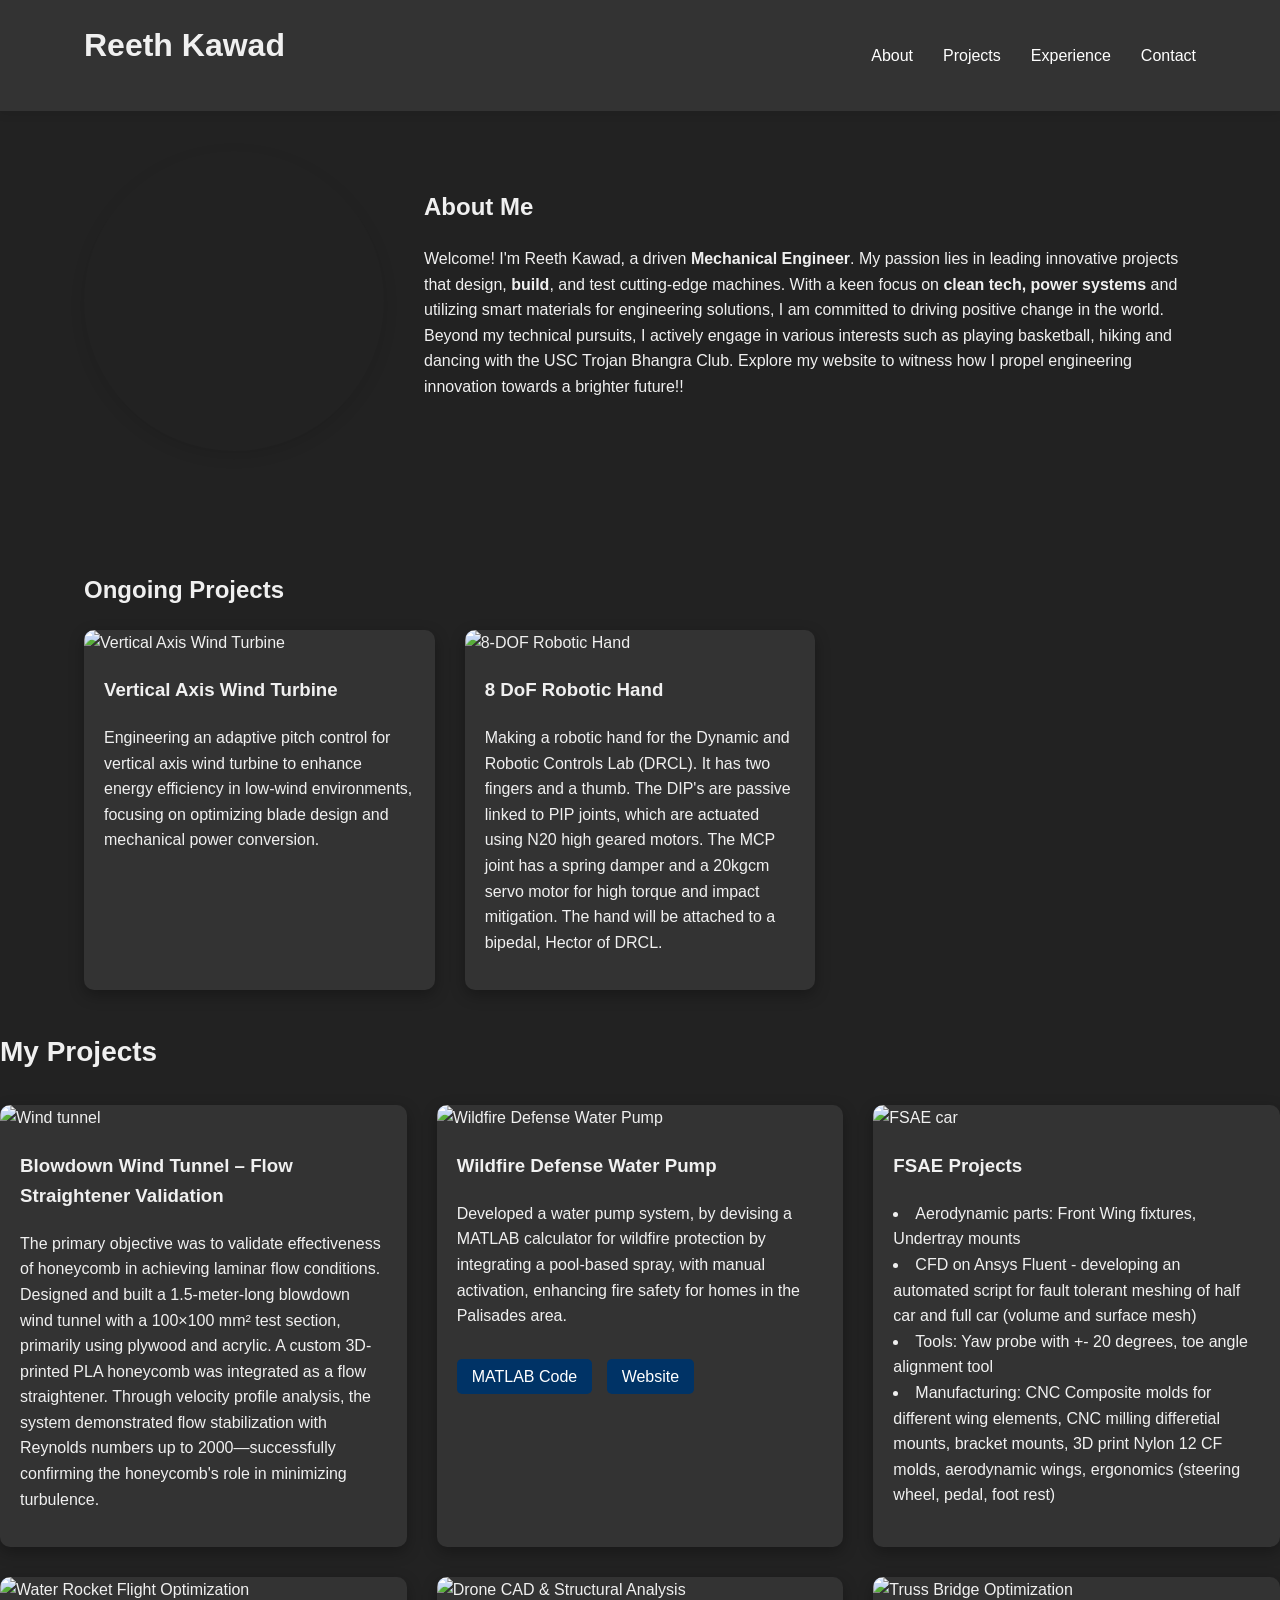
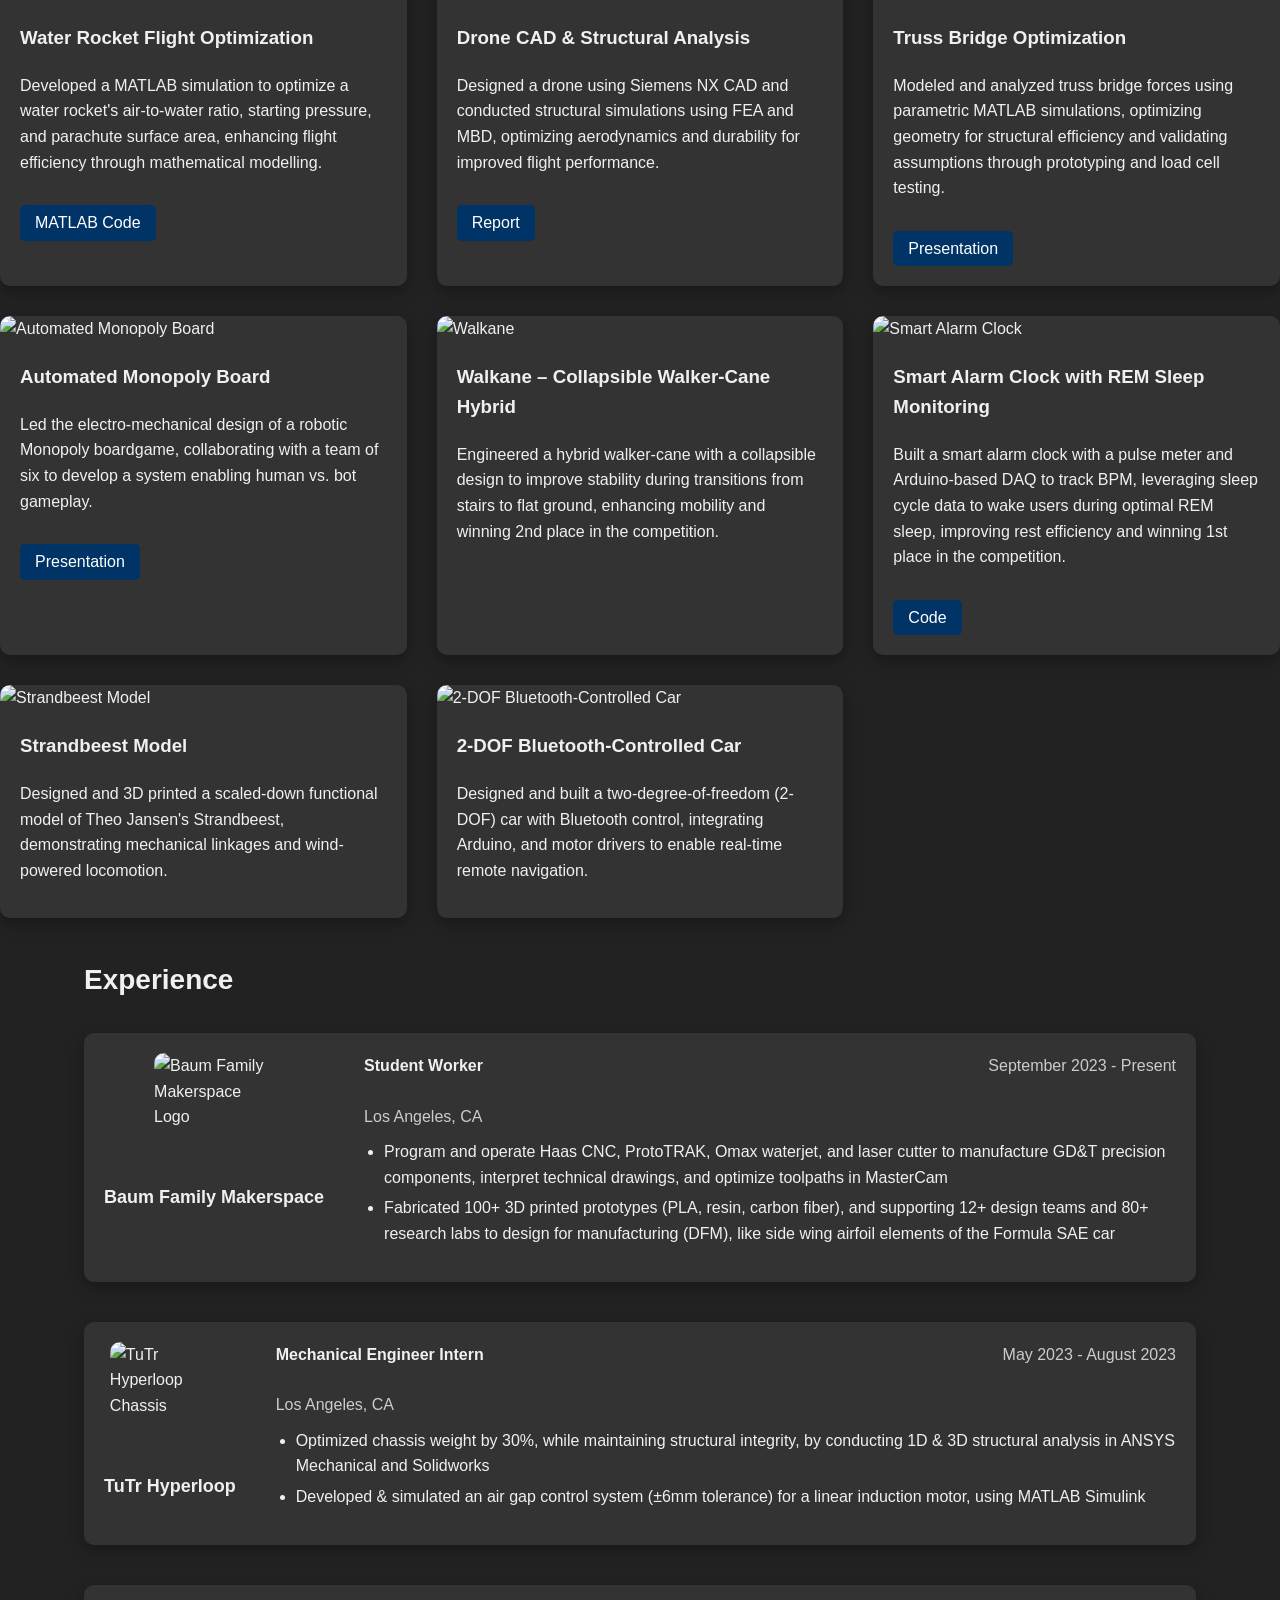
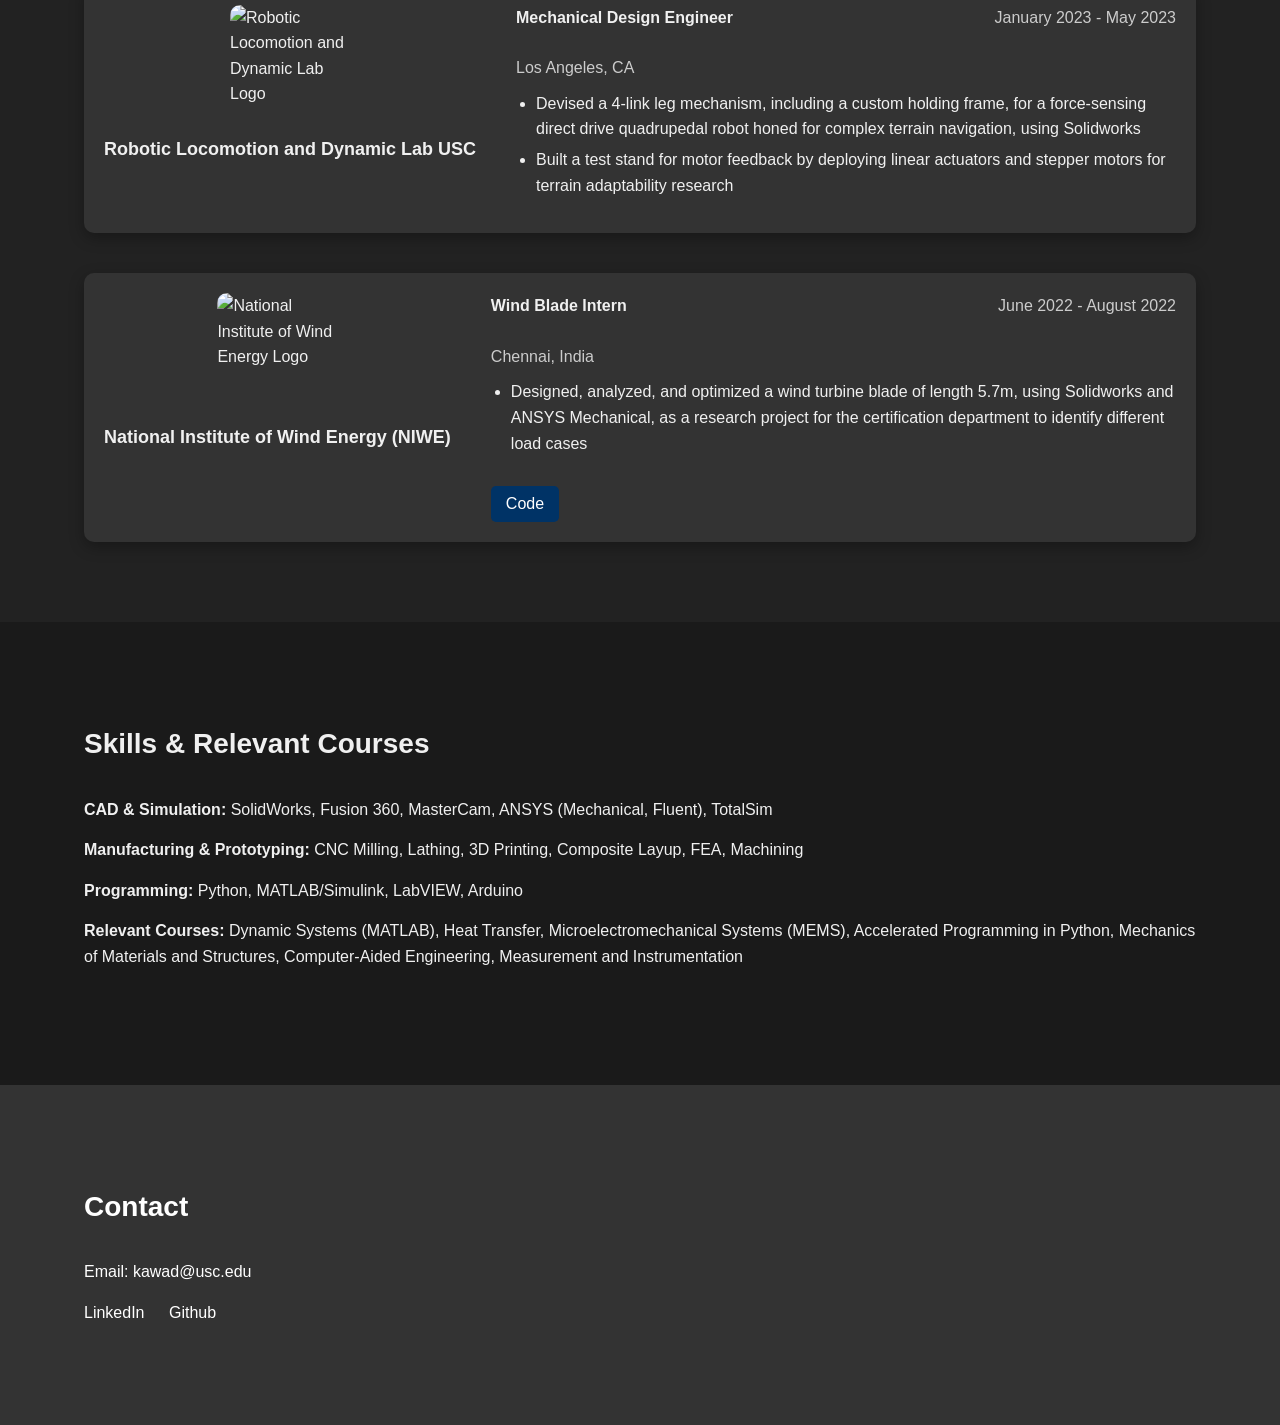
==== index.html @ 2e735e5b "robotic hand and vawt" ====
<!DOCTYPE html>
<html lang="en">
<head>
    <meta charset="UTF-8">
    <title>Reeth Kawad - Portfolio</title>
    <!-- Google tag (gtag.js) -->
    <script async src="https://www.googletagmanager.com/gtag/js?id=G-Y7QNGKQWTZ"></script>
    <script>
      window.dataLayer = window.dataLayer || [];
      function gtag(){dataLayer.push(arguments);}
      gtag('js', new Date());
      gtag('config', 'G-X9RZ4C3N2N');
    </script>
    <meta name="viewport" content="width=device-width, initial-scale=1.0">
    <style>
        /* Base styles */
        * {
            margin: 0;
            padding: 0;
            box-sizing: border-box;
            font-family: 'Segoe UI', Tahoma, Geneva, Verdana, sans-serif;
        }
        
        /* Dark mode styling by default */
        body {
            line-height: 1.6;
            color: #f0f0f0;
            background-color: #222;
        }
        
        .container {
            width: 90%;
            max-width: 1200px;
            margin: 0 auto;
            padding: 40px 20px;
        }
        
        h1, h2, h3 {
            margin-bottom: 20px;
        }
        
        p {
            margin-bottom: 15px;
        }
        
        a {
            color: #003366; /* Changed to navy blue */
            text-decoration: none;
            transition: color 0.3s;
        }
        
        a:hover {
            color: #004d99; /* Darker navy blue for hover */
        }
        
        /* Header styles */
        header {
            background-color: #333;
            box-shadow: 0 2px 10px rgba(0, 0, 0, 0.1);
            position: sticky;
            top: 0;
            z-index: 100;
        }
        
        .header-container {
            display: flex;
            justify-content: space-between;
            align-items: center;
            padding: 20px;
        }
        
        nav ul {
            display: flex;
            list-style-type: none;
        }
        
        nav ul li {
            margin-left: 30px;
        }
        
        nav ul li a {
            font-weight: 500;
            padding: 5px 0;
            position: relative;
            color: #ffffff;
        }
        
        nav ul li a::after {
            content: '';
            position: absolute;
            bottom: 0;
            left: 0;
            width: 0;
            height: 2px;
            background-color: #003366; /* Changed to navy blue */
            transition: width 0.3s;
        }
        
        nav ul li a:hover::after {
            width: 100%;
        }
        
        /* About section */
        .about-section {
            display: flex;
            align-items: center;
            gap: 40px;
        }
        
        .profile-image {
            width: 300px;
            height: 300px;
            object-fit: cover;
            border-radius: 50%;
            box-shadow: 0 5px 15px rgba(0, 0, 0, 0.1);
        }
        
        .about-text {
            flex: 1.5;
        }
        
        /* Projects section */
        .project-grid {
            display: grid;
            grid-template-columns: repeat(auto-fill, minmax(300px, 1fr));
            gap: 30px;
        }
        
        .project-entry {
            background-color: #333;
            border-radius: 10px;
            overflow: hidden;
            box-shadow: 0 5px 15px rgba(0, 0, 0, 0.3);
            transition: transform 0.3s, box-shadow 0.3s;
        }
        
        .project-entry:hover {
            transform: translateY(-5px);
            box-shadow: 0 10px 25px rgba(0, 0, 0, 0.15);
        }
        
        .project-image {
            width: 100%;
            height: 200px;
            object-fit: cover;
        }
        
        .project-details {
            padding: 20px;
        }
        
        .project-link {
            display: inline-block;
            margin-top: 15px;
            margin-right: 10px;
            padding: 5px 15px;
            background-color: #003366; /* Changed to navy blue */
            color: #fff;
            border-radius: 5px;
            transition: background-color 0.3s;
        }
        
        .project-link:hover {
            background-color: #004d99; /* Darker navy blue for hover */
            color: #fff;
        }
        
        /* Experience section */
        .experience-item {
            display: flex;
            margin-bottom: 40px;
            background-color: #333;
            border-radius: 10px;
            padding: 20px;
            box-shadow: 0 5px 15px rgba(0, 0, 0, 0.3);
        }
        
        .experience-logo-title {
            display: flex;
            flex-direction: column;
            align-items: center;
            margin-right: 20px;
        }
        
        .company-logo {
            width: 120px; /* Increased from 80px */
            height: 120px; /* Increased from 80px */
            object-fit: cover;
            border-radius: 10px;
        }
        
        .company-title {
            margin-top: 10px;
            text-align: center;
        }
        
        .company-name {
            font-size: 18px;
            margin-bottom: 5px;
        }
        
        .experience-details {
            flex: 1;
        }
        
        .position-details {
            display: flex;
            justify-content: space-between;
            margin-bottom: 10px;
        }
        
        .position-title {
            font-weight: 600;
        }
        
        .position-dates {
            color: #ccc;
        }
        
        .experience-location {
            color: #ccc;
            margin-bottom: 10px;
        }

        /* Added for bullet points in experience */
        .experience-details ul {
            padding-left: 20px;
            margin-bottom: 15px;
        }
        
        .experience-details li {
            margin-bottom: 5px;
        }
        
        /* Skills section */
        #skills {
            background-color: #1a1a1a;
            padding: 60px 0;
        }
        
        /* Contact section */
        #contact {
            background-color: #333;
            color: #fff;
            padding: 60px 0;
        }
        
        .contact-link {
            display: inline-block;
            margin-right: 20px;
            color: #ffffff; /* Changed to navy blue */
        }
        
        .contact-link:hover {
            color: #004d99; /* Darker navy blue for hover */
        }
        
        /* Typing effect */
        .typing-effect {
            border-right: 3px solid #003366; /* Changed to navy blue */
            white-space: nowrap;
            overflow: hidden;
            animation: typing 3.5s steps(30, end), blink-caret 0.75s step-end infinite;
        }
        
        @keyframes typing {
            from { width: 0 }
            to { width: 100% }
        }
        
        @keyframes blink-caret {
            from, to { border-color: transparent }
            50% { border-color: #003366 } /* Changed to navy blue */
        }
        
        /* Section heading styles */
        .section-heading {
            font-size: 28px;
            margin-bottom: 30px;
        }
        
        .sub-heading {
            font-size: 24px;
            margin-top: 40px;
            margin-bottom: 20px;
        }
        
        /* Responsive styles */
        @media (max-width: 768px) {
            .header-container {
                flex-direction: column;
                text-align: center;
            }
            
            nav ul {
                margin-top: 20px;
            }
            
            .about-section {
                flex-direction: column;
                text-align: center;
            }
            
            .experience-item {
                flex-direction: column;
            }
            
            .experience-logo-title {
                margin-bottom: 20px;
                margin-right: 0;
            }
        }
    </style>
</head>
<body>
    <header>
        <div class="container header-container">
            <h1><span class="typing-effect">Reeth Kawad</span></h1>
            <nav>
                <ul>
                    <li><a href="#about">About</a></li>
                    <li><a href="#projects">Projects</a></li>
                    <li><a href="#experience">Experience</a></li>
                    <li><a href="#contact">Contact</a></li>
                </ul>
            </nav>
        </div>
    </header>

    <section id="about">
        <div class="container about-section">
            <!-- Replace with your actual profile image path -->
            <img src="assets/profile_picture.png" alt="Reeth" class="profile-image">
            <div class="about-text">
                <h2>About Me</h2>
                <p>Welcome! I'm Reeth Kawad, a driven <strong>Mechanical Engineer</strong>. My passion lies in leading innovative projects that design, <strong>build</strong>, and test
                cutting-edge machines. With a keen focus on <strong>clean tech, power systems</strong> and utilizing smart materials for
                engineering solutions, I am committed to driving positive change in the world. Beyond my technical pursuits,
                I actively engage in various interests such as playing basketball, hiking and dancing with 
                the USC Trojan Bhangra Club. Explore my website to witness how I propel engineering innovation 
                towards a brighter future!!</p>
            </div>
        </div>
    </section>

    <section id="projects">
        <div class="container">
                <h2 class="sub-heading">Ongoing Projects</h2>
                <div class="project-grid">
                    <div class="project-entry">
                        <!-- Replace with your actual project image path -->
                        <img src="assets/vawt.jpg" alt="Vertical Axis Wind Turbine" class="project-image">
                        <div class="project-details">
                            <h3>Vertical Axis Wind Turbine</h3>
                            <p>Engineering an adaptive pitch control for vertical axis wind turbine to enhance energy efficiency in low-wind environments, focusing on optimizing blade design and mechanical power conversion.</p>
                        </div>
                    </div>
                    <div class="project-entry">
                        <!-- Replace with your actual project image path -->
                        <img src="assets/dexhand.png" alt="8-DOF Robotic Hand" class="project-image">
                        <div class="project-details">
                            <h3>8 DoF Robotic Hand </h3>
                            <p> Making a robotic hand for the Dynamic and Robotic Controls Lab (DRCL). It has two fingers and a thumb. The DIP's are passive linked to PIP joints, which are actuated using N20 high geared motors. The MCP joint has a spring damper and a 20kgcm servo motor for high torque and impact mitigation. The hand will be attached to a bipedal, Hector of DRCL. </p>
                        </div>
                    </div>
                </div>
            </div>
            <h2 class="section-heading">My Projects</h2>
            <div class="project-grid">
                <div class="project-entry">
                    <!-- Replace with your actual project image path -->
                    <img src="assets/windtunnel.jpg" alt="Wind tunnel" class="project-image"> 
                    <!-- <img src="assets/WaterRocketPhoto.JPG" alt="Water Rocket Flight Optimization" class="project-image">-->
                    <div class="project-details">
                        <h3>Blowdown Wind Tunnel – Flow Straightener Validation</h3>
                        <p>The primary objective was to validate effectiveness of honeycomb in achieving laminar flow conditions. Designed and built a 1.5-meter-long blowdown wind tunnel with a 100×100 mm² test section, primarily using plywood and acrylic. A custom 3D-printed PLA honeycomb was integrated as a flow straightener. Through velocity profile analysis, the system demonstrated flow stabilization with Reynolds numbers up to 2000—successfully confirming the honeycomb's role in minimizing turbulence.</p>
                        <!--<a href="https://github.com/kawadreeth/FireWarden" class="project-link" target="_blank">MATLAB Code</a>-->
                    </div>
                </div>
                <div class="project-entry">
                    <!-- Replace with your actual project image path -->
                    <img src="assets/firewarden.jpg" alt="Wildfire Defense Water Pump" class="project-image"> 
                    <!-- <img src="assets/WaterRocketPhoto.JPG" alt="Water Rocket Flight Optimization" class="project-image">-->
                    <div class="project-details">
                        <h3>Wildfire Defense Water Pump</h3>
                        <p>Developed a water pump system, by devising a MATLAB calculator for wildfire protection by integrating a pool-based spray, with manual activation, enhancing fire safety for homes in the Palisades area.</p>
                        <a href="https://github.com/kawadreeth/FireWarden" class="project-link" target="_blank">MATLAB Code</a>
                        <a href="https://firewarden.ai/" class="project-link" target="_blank">Website</a>
                    </div>
                </div>
                <div class="project-entry">
                    <!-- Replace with your actual project image path -->
                    <img src="assets/fsaecar.jpg" alt="FSAE car" class="project-image">
                    <div class="project-details">
                        <h3>FSAE Projects</h3>
                        <p><li>Aerodynamic parts: Front Wing fixtures, Undertray mounts</li>
                            <li>CFD on Ansys Fluent - developing an automated script for fault tolerant meshing of half car and full car (volume and surface mesh) </li>
                            <li>Tools: Yaw probe with +- 20 degrees, toe angle alignment tool </li>
                            <li>Manufacturing: CNC Composite molds for different wing elements, CNC milling differetial mounts, bracket mounts, 3D print Nylon 12 CF molds, aerodynamic wings, ergonomics (steering wheel, pedal, foot rest) </li>
                        <!--<a href="https://github.com/kawadreeth/Water-rocket" class="project-link" target="_blank">MATLAB Code</a>-->
                    </div>
                </div>
                <div class="project-entry">
                    <!-- Replace with your actual project image path -->
                    <img src="assets/WaterRocketPhoto.JPG" alt="Water Rocket Flight Optimization" class="project-image">
                    <div class="project-details">
                        <h3>Water Rocket Flight Optimization</h3>
                        <p>Developed a MATLAB simulation to optimize a water rocket's air-to-water ratio, starting pressure, and parachute surface area, enhancing flight efficiency through mathematical modelling.</p>
                        <a href="https://github.com/kawadreeth/Water-rocket" class="project-link" target="_blank">MATLAB Code</a>
                    </div>
                </div>
                <div class="project-entry">
                    <!-- Replace with your actual project image path -->
                    <img src="assets/drone.png" alt="Drone CAD & Structural Analysis" class="project-image">
                    <div class="project-details">
                        <h3>Drone CAD & Structural Analysis</h3>
                        <p>Designed a drone using Siemens NX CAD and conducted structural simulations using FEA and MBD, optimizing aerodynamics and durability for improved flight performance.</p>
                        <a href="https://drive.google.com/file/d/1575TLy4KyPg1gU15R2b3k51xjANRKEK5/view?usp=sharing" class="project-link" target="_blank">Report</a>

                    </div>
                </div>
                <div class="project-entry">
                    <!-- Replace with your actual project image path -->
                    <img src="assets/bridge.png" alt="Truss Bridge Optimization" class="project-image">
                    <div class="project-details">
                        <h3>Truss Bridge Optimization</h3>
                        <p>Modeled and analyzed truss bridge forces using parametric MATLAB simulations, optimizing geometry for structural efficiency and validating assumptions through prototyping and load cell testing.</p>
                        <a href="https://docs.google.com/presentation/d/1VA9FRjOtLrg-IBJXrp6H5tkmueV63h8G1FIaLfHCmkg/edit?usp=sharing" class="project-link" target="_blank">Presentation</a>

                    </div>
                </div>
                <div class="project-entry">
                    <!-- Replace with your actual project image path -->
                    <img src="assets/monopoly.JPG" alt="Automated Monopoly Board" class="project-image">
                    <div class="project-details">
                        <h3>Automated Monopoly Board</h3>
                        <p>Led the electro-mechanical design of a robotic Monopoly boardgame, collaborating with a team of six to develop a system enabling human vs. bot gameplay.</p>
                        <a href="https://docs.google.com/presentation/d/1Zo48lH4bJnZnYgCcLSDdN7ztpLo-VSnM-4SqTbtNbzY/edit?usp=sharing" class="project-link" target="_blank">Presentation</a>

                    </div>
                </div>
                <div class="project-entry">
                    <!-- Replace with your actual project image path -->
                    <img src="assets/walkane_real.png" alt="Walkane" class="project-image">
                    <div class="project-details">
                        <h3>Walkane – Collapsible Walker-Cane Hybrid</h3>
                        <p>Engineered a hybrid walker-cane with a collapsible design to improve stability during transitions from stairs to flat ground, enhancing mobility and winning 2nd place in the competition.</p>
                    </div>
                </div>
                <div class="project-entry">
                    <!-- Replace with your actual project image path -->
                    <img src="assets/alarm.png" alt="Smart Alarm Clock" class="project-image">
                    <div class="project-details">
                        <h3>Smart Alarm Clock with REM Sleep Monitoring</h3>
                        <p>Built a smart alarm clock with a pulse meter and Arduino-based DAQ to track BPM, leveraging sleep cycle data to wake users during optimal REM sleep, improving rest efficiency and winning 1st place in the competition.</p>
                        <a href="https://github.com/anuhashah/USCHackIoT2023" class="project-link" target="_blank">Code</a>

                    </div>
                </div>
                <div class="project-entry">
                    <!-- Replace with your actual project image path -->
                    <img src="assets/strandbeest.png" alt="Strandbeest Model" class="project-image">
                    <div class="project-details">
                        <h3>Strandbeest Model</h3>
                        <p>Designed and 3D printed a scaled-down functional model of Theo Jansen's Strandbeest, demonstrating mechanical linkages and wind-powered locomotion.</p>
                    </div>
                </div>
                <div class="project-entry">
                    <!-- Replace with your actual project image path -->
                    <img src="assets/kothcar.jpg" alt="2-DOF Bluetooth-Controlled Car" class="project-image">
                    <div class="project-details">
                        <h3>2-DOF Bluetooth-Controlled Car</h3>
                        <p>Designed and built a two-degree-of-freedom (2-DOF) car with Bluetooth control, integrating Arduino, and motor drivers to enable real-time remote navigation.</p>
                    </div>
                </div>
            </div>
            
            
    </section>

    <section id="experience">
        <div class="container">
            <h2 class="section-heading">Experience</h2>
            
            <div class="experience-item">
                <div class="experience-logo-title">
                    <!-- Replace with your actual company logo path -->
                    <img src="assets/machining.jpg" alt="Baum Family Makerspace Logo" class="company-logo">
                    <div class="company-title">
                        <h3 class="company-name">Baum Family Makerspace</h3>
                    </div>
                </div>
                <div class="experience-details" style="margin-left: 20px;">
                    <div class="position-details">
                        <p class="position-title">Student Worker</p>
                        <p class="position-dates">September 2023 - Present</p>
                    </div>
                    <p class="experience-location">Los Angeles, CA</p>
                    <ul>
                        <li>Program and operate Haas CNC, ProtoTRAK, Omax waterjet, and laser cutter to manufacture GD&T precision components, interpret technical drawings, and optimize toolpaths in MasterCam</li>
                        <li>Fabricated 100+ 3D printed prototypes (PLA, resin, carbon fiber), and supporting 12+ design teams and 80+ research labs to design for manufacturing (DFM), like side wing airfoil elements of the Formula SAE car</li>
                    </ul>
                </div>
            </div>

            <div class="experience-item">
                <div class="experience-logo-title">
                    <!-- Replace with your actual company logo path -->
                    <img src="assets/tutrchassis.jpg" alt="TuTr Hyperloop Chassis" class="company-logo">
                    <div class="company-title">
                        <h3 class="company-name">TuTr Hyperloop</h3>
                    </div>
                </div>
                <div class="experience-details" style="margin-left: 20px;">
                    <div class="position-details">
                        <p class="position-title">Mechanical Engineer Intern</p>
                        <p class="position-dates">May 2023 - August 2023</p>
                    </div>
                    <p class="experience-location">Los Angeles, CA</p>
                    <ul>
                        <li>Optimized chassis weight by 30%, while maintaining structural integrity, by conducting 1D & 3D structural analysis in ANSYS Mechanical and Solidworks</li>
                        <li>Developed & simulated an air gap control system (±6mm tolerance) for a linear induction motor, using MATLAB Simulink</li>
                    </ul>
                </div>
            </div>

            <div class="experience-item">
                <div class="experience-logo-title">
                    <!-- Replace with your actual company logo path -->
                    <img src="assets/robotframe.jpg" alt="Robotic Locomotion and Dynamic Lab Logo" class="company-logo">
                    <div class="company-title">
                        <h3 class="company-name">Robotic Locomotion and Dynamic Lab USC</h3>
                    </div>
                </div>
                <div class="experience-details" style="margin-left: 20px;">
                    <div class="position-details">
                        <p class="position-title">Mechanical Design Engineer</p>
                        <p class="position-dates">January 2023 - May 2023</p>
                    </div>
                    <p class="experience-location">Los Angeles, CA</p>
                    <ul>
                        <li>Devised a 4-link leg mechanism, including a custom holding frame, for a force-sensing direct drive quadrupedal robot honed for complex terrain navigation, using Solidworks</li>
                        <li>Built a test stand for motor feedback by deploying linear actuators and stepper motors for terrain adaptability research</li>
                    </ul>
                </div>
            </div>

            <div class="experience-item">
                <div class="experience-logo-title">
                    <!-- Replace with your actual company logo path -->
                    <img src="assets/wind blade.png" alt="National Institute of Wind Energy Logo" class="company-logo">
                    <div class="company-title">
                        <h3 class="company-name">National Institute of Wind Energy (NIWE)</h3>
                    </div>
                </div>
                <div class="experience-details" style="margin-left: 20px;">
                    <div class="position-details">
                        <p class="position-title">Wind Blade Intern</p>
                        <p class="position-dates">June 2022 - August 2022</p>
                    </div>
                    <p class="experience-location">Chennai, India</p>
                    <ul>
                        <li>Designed, analyzed, and optimized a wind turbine blade of length 5.7m, using Solidworks and ANSYS Mechanical, as a research project for the certification department to identify different load cases</li>
                    </ul>
                    <a href="https://github.com/kawadreeth/Wind-turbine-blade/blob/main/Niwe%20Internship%20Report.pdf" class="project-link" target="_blank">Code</a>

                </div>
            </div>
        </div>
    </section>

    <section id="skills">
        <div class="container">
            <h2 class="section-heading">Skills & Relevant Courses</h2>
            <p><strong>CAD & Simulation:</strong> SolidWorks, Fusion 360, MasterCam, ANSYS (Mechanical, Fluent), TotalSim</p>
            <p><strong>Manufacturing & Prototyping:</strong> CNC Milling, Lathing, 3D Printing, Composite Layup, FEA, Machining</p>
            <p><strong>Programming:</strong> Python, MATLAB/Simulink, LabVIEW, Arduino
            <p><strong>Relevant Courses:</strong> Dynamic Systems (MATLAB), Heat Transfer, Microelectromechanical Systems (MEMS), Accelerated Programming in Python, Mechanics of Materials and Structures, Computer-Aided Engineering, Measurement and Instrumentation</p>
        </div>
    </section>

    <section id="contact">
        <div class="container">
            <h2 class="section-heading">Contact</h2>
            <p>Email: <a href="mailto:kawad@usc.edu" class="contact-link" target="_blank">kawad@usc.edu</a></p>
            <a href="https://www.linkedin.com/in/reethkawad/" class="contact-link" target="_blank">LinkedIn</a>
            <a href="https://github.com/kawadreeth" class="contact-link" target="_blank">Github</a>
        </div>
    </section>

    <script>
        // Typing effect animation
        document.addEventListener('DOMContentLoaded', function() {
            const typingElement = document.querySelector('.typing-effect');
            const text = typingElement.textContent;
            typingElement.textContent = '';
            
            function typeWriter(text, i, fnCallback) {
                if (i < text.length) {
                    typingElement.textContent = text.substring(0, i + 1);
                    
                    setTimeout(function() {
                        typeWriter(text, i + 1, fnCallback);
                    }, 100);
                } else if (typeof fnCallback == 'function') {
                    setTimeout(fnCallback, 700);
                }
            }
            
            typeWriter(text, 0, function() {
                typingElement.style.borderRight = 'none';
            });
        });
        
        // Smooth scrolling
        document.querySelectorAll('a[href^="#"]').forEach(anchor => {
            anchor.addEventListener('click', function(e) {
                e.preventDefault();
                
                document.querySelector(this.getAttribute('href')).scrollIntoView({
                    behavior: 'smooth'
                });
            });
        });
    </script>
</body>
</html>
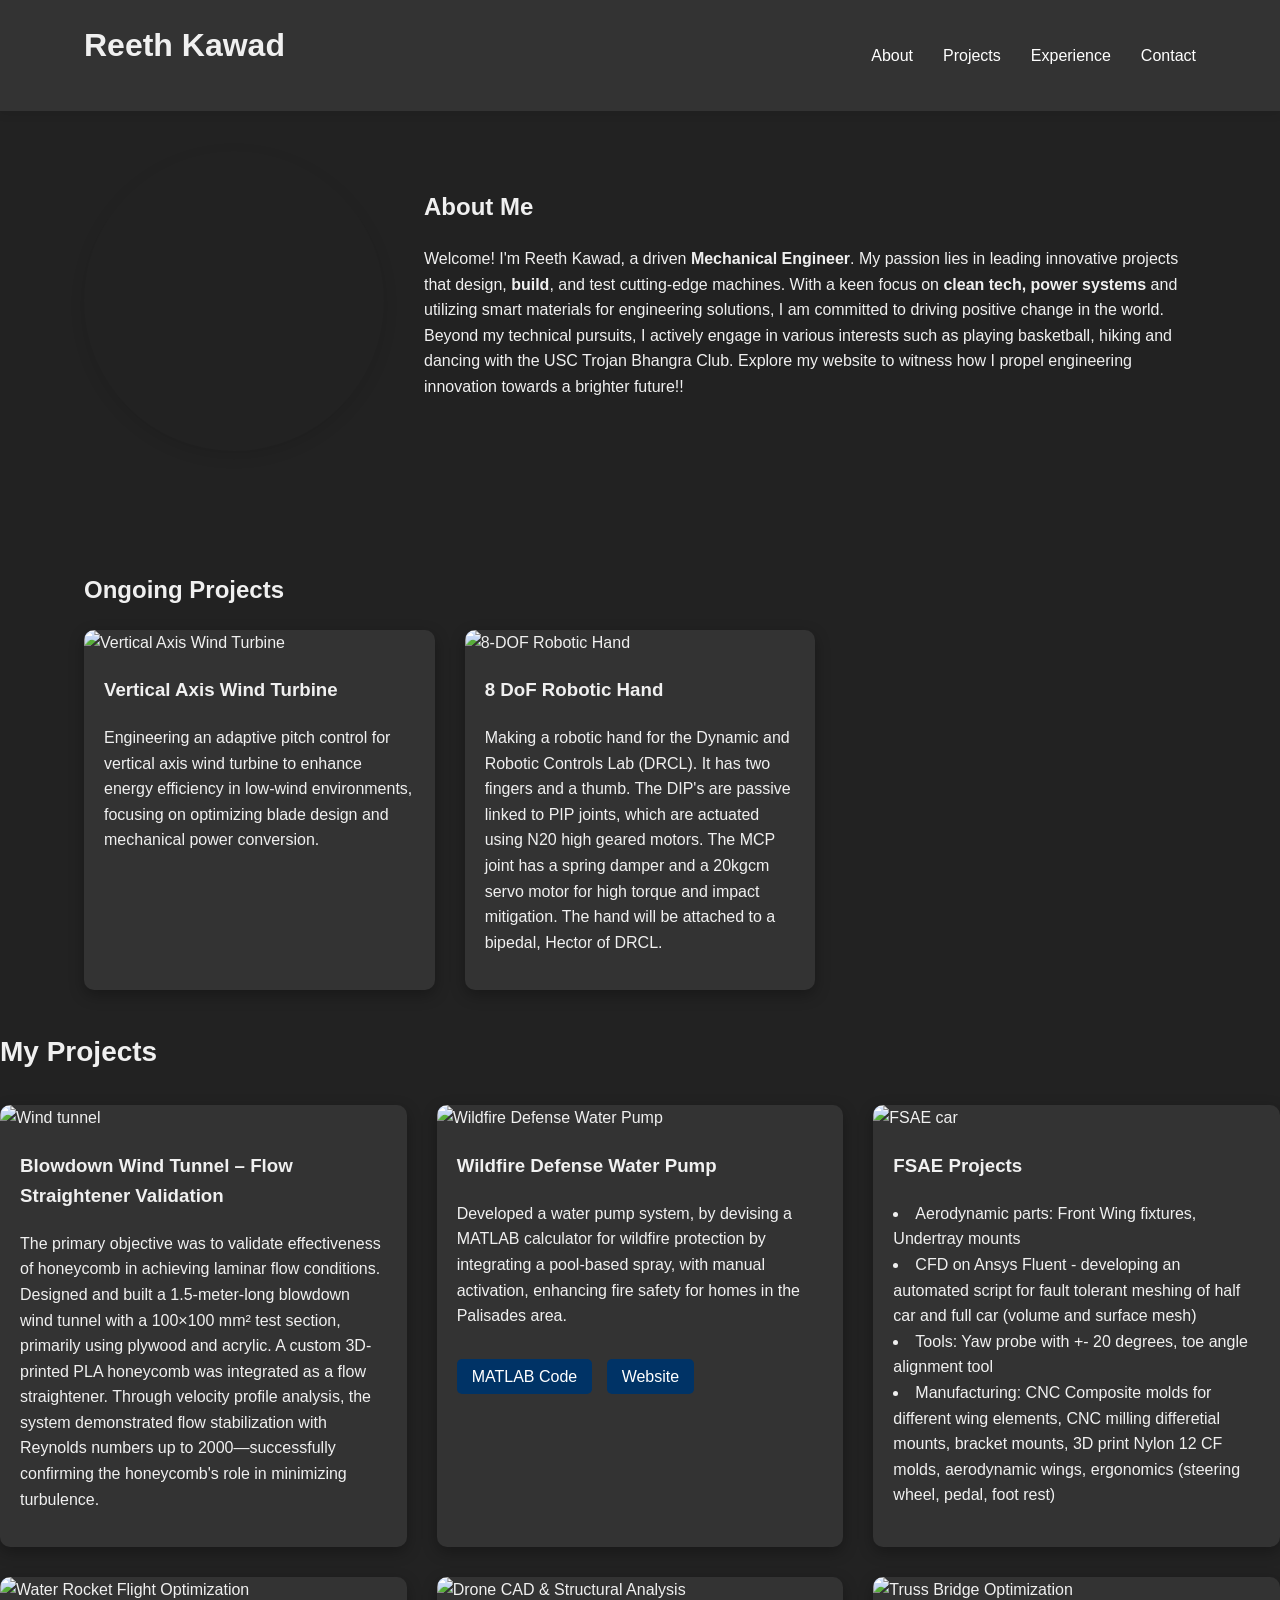
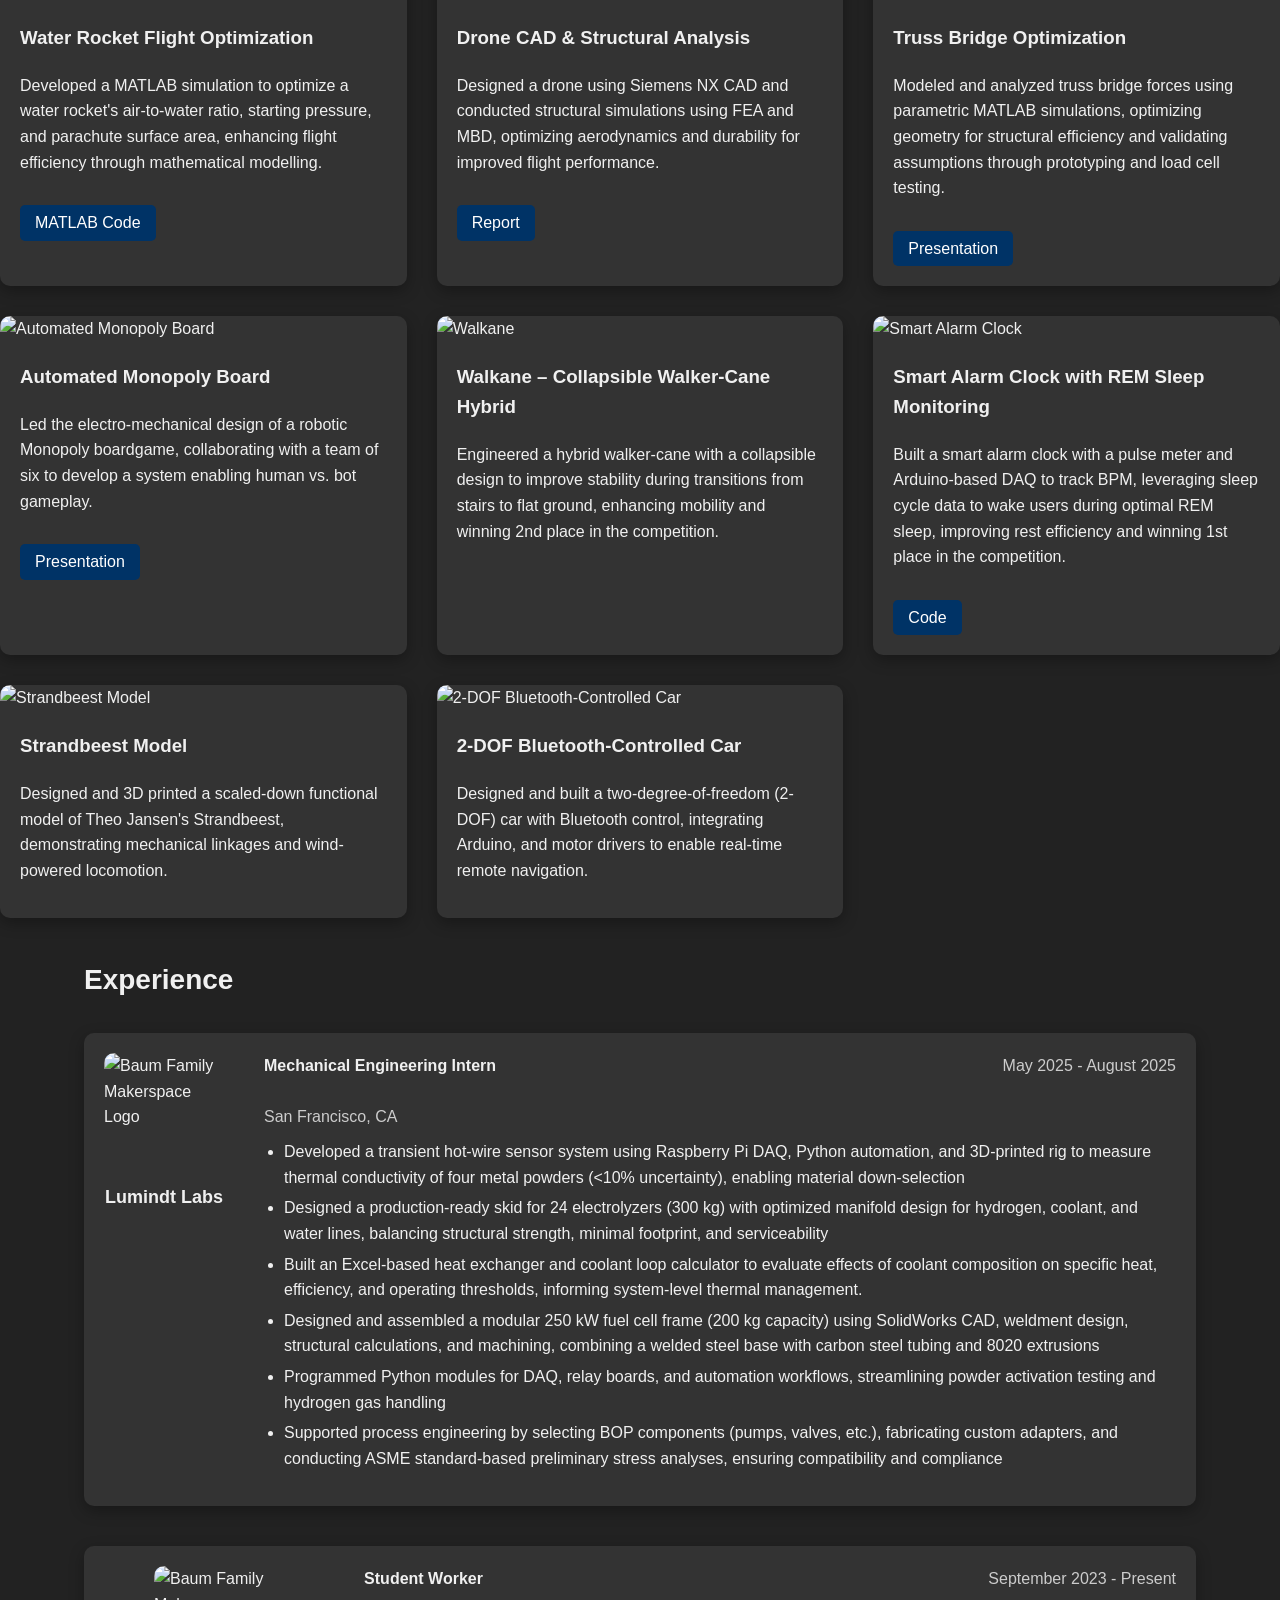
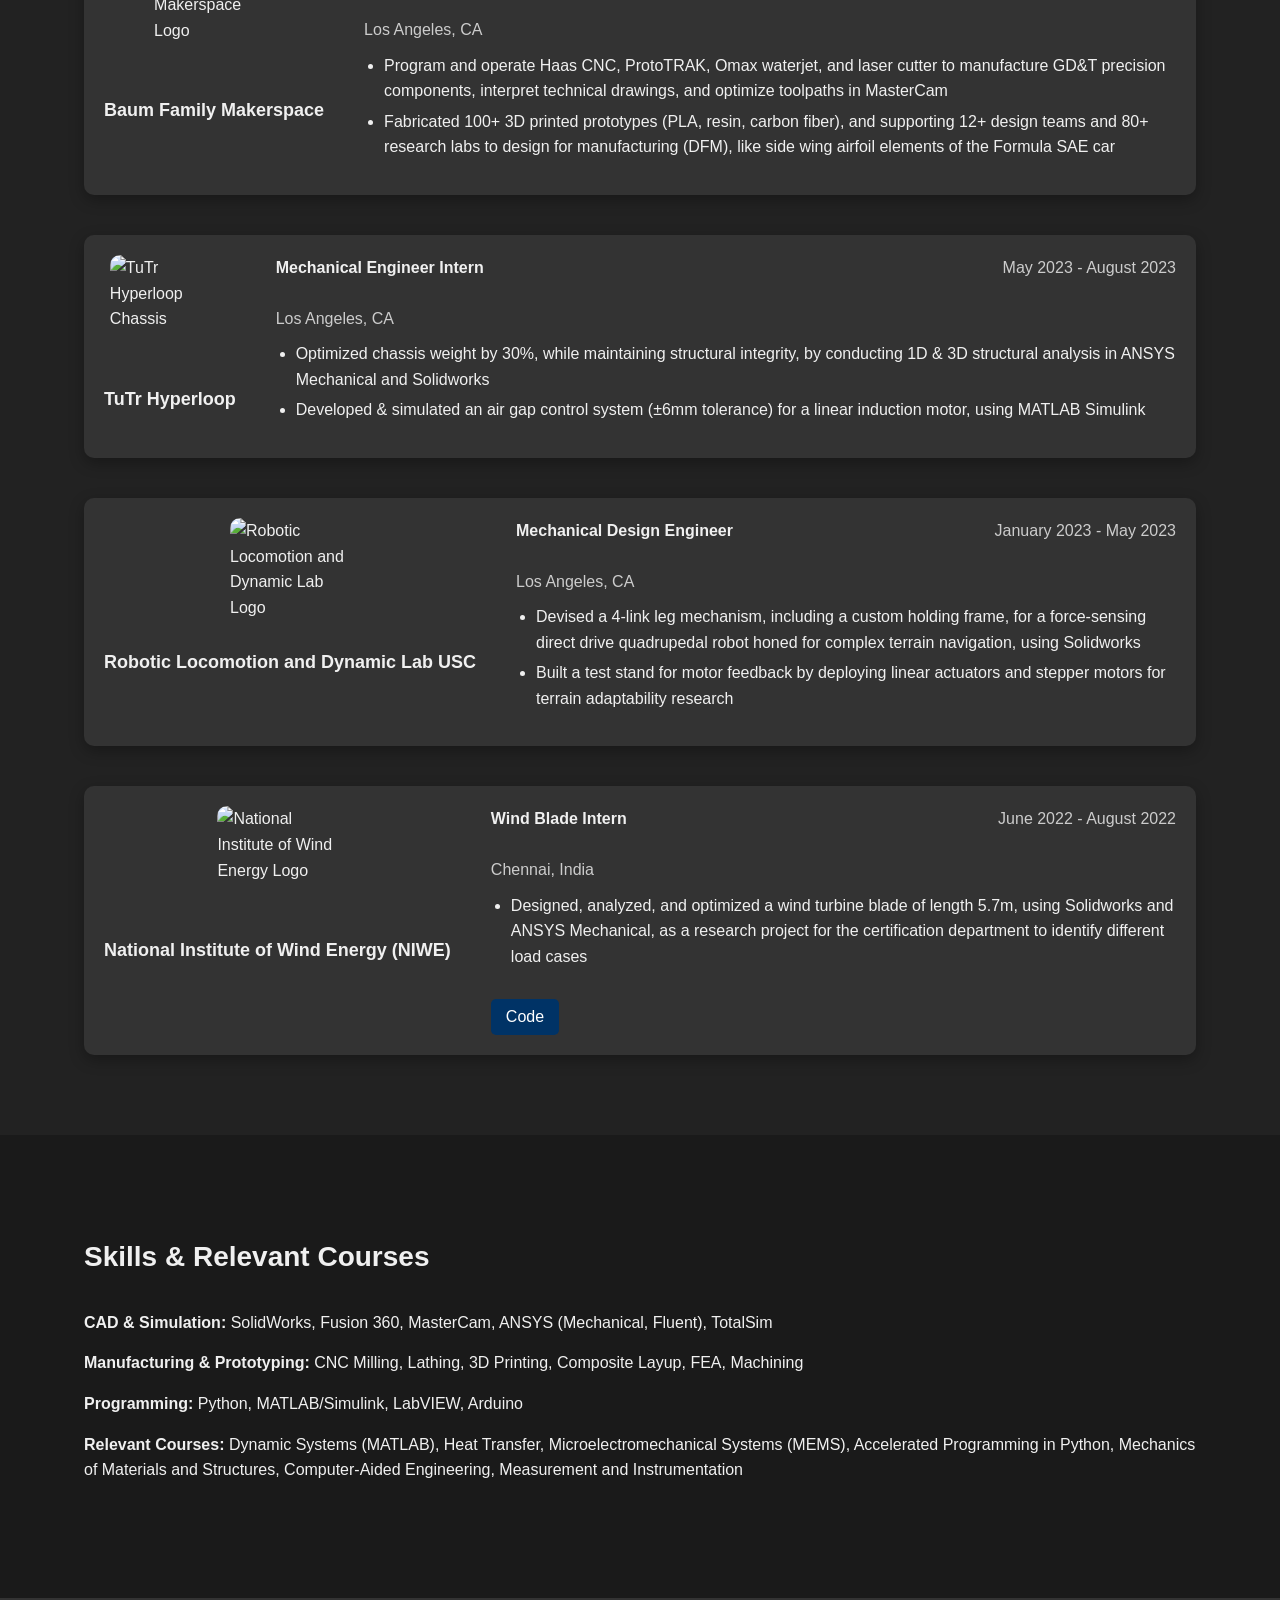
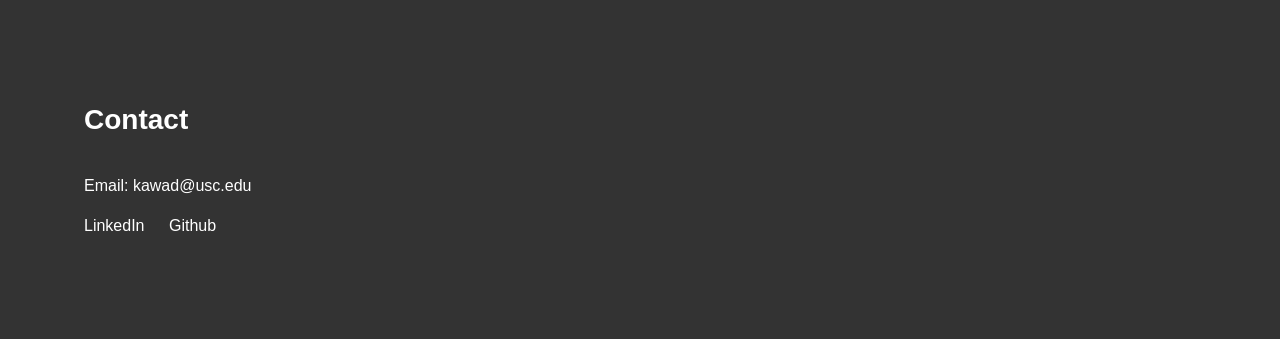
==== commit 5ffdbb3f: "dexhand image" ====
--- a/index.html
+++ b/index.html
@@ -481,7 +481,30 @@
     <section id="experience">
         <div class="container">
             <h2 class="section-heading">Experience</h2>
-            
+            <div class="experience-item">
+                <div class="experience-logo-title">
+                    <!-- Replace with your actual company logo path -->
+                    <img src="assets/lumindt.jpg" alt="Baum Family Makerspace Logo" class="company-logo">
+                    <div class="company-title">
+                        <h3 class="company-name">Lumindt Labs</h3>
+                    </div>
+                </div>
+                <div class="experience-details" style="margin-left: 20px;">
+                    <div class="position-details">
+                        <p class="position-title">Mechanical Engineering Intern</p>
+                        <p class="position-dates">May 2025 - August 2025</p>
+                    </div>
+                    <p class="experience-location">San Francisco, CA</p>
+                    <ul>
+                        <li>Developed a transient hot-wire sensor system using Raspberry Pi DAQ, Python automation, and 3D-printed rig to measure thermal conductivity of four metal powders (<10% uncertainty), enabling material down-selection</li>
+                        <li>Designed a production-ready skid for 24 electrolyzers (300 kg) with optimized manifold design for hydrogen, coolant, and water lines, balancing structural strength, minimal footprint, and serviceability </li>
+                        <li>Built an Excel-based heat exchanger and coolant loop calculator to evaluate effects of coolant composition on specific heat, efficiency, and operating thresholds, informing system-level thermal management.</li>
+                        <li>Designed and assembled a modular 250 kW fuel cell frame (200 kg capacity) using SolidWorks CAD, weldment design, structural calculations, and machining, combining a welded steel base with carbon steel tubing and 8020 extrusions</li>
+                        <li>Programmed Python modules for DAQ, relay boards, and automation workflows, streamlining powder activation testing and hydrogen gas handling</li>
+                        <li>Supported process engineering by selecting BOP components (pumps, valves, etc.), fabricating custom adapters, and conducting ASME standard-based preliminary stress analyses, ensuring compatibility and compliance</li>
+                    </ul>
+                </div>
+            </div>
             <div class="experience-item">
                 <div class="experience-logo-title">
                     <!-- Replace with your actual company logo path -->
@@ -626,3 +649,4 @@
 </body>
 </html>
 
+
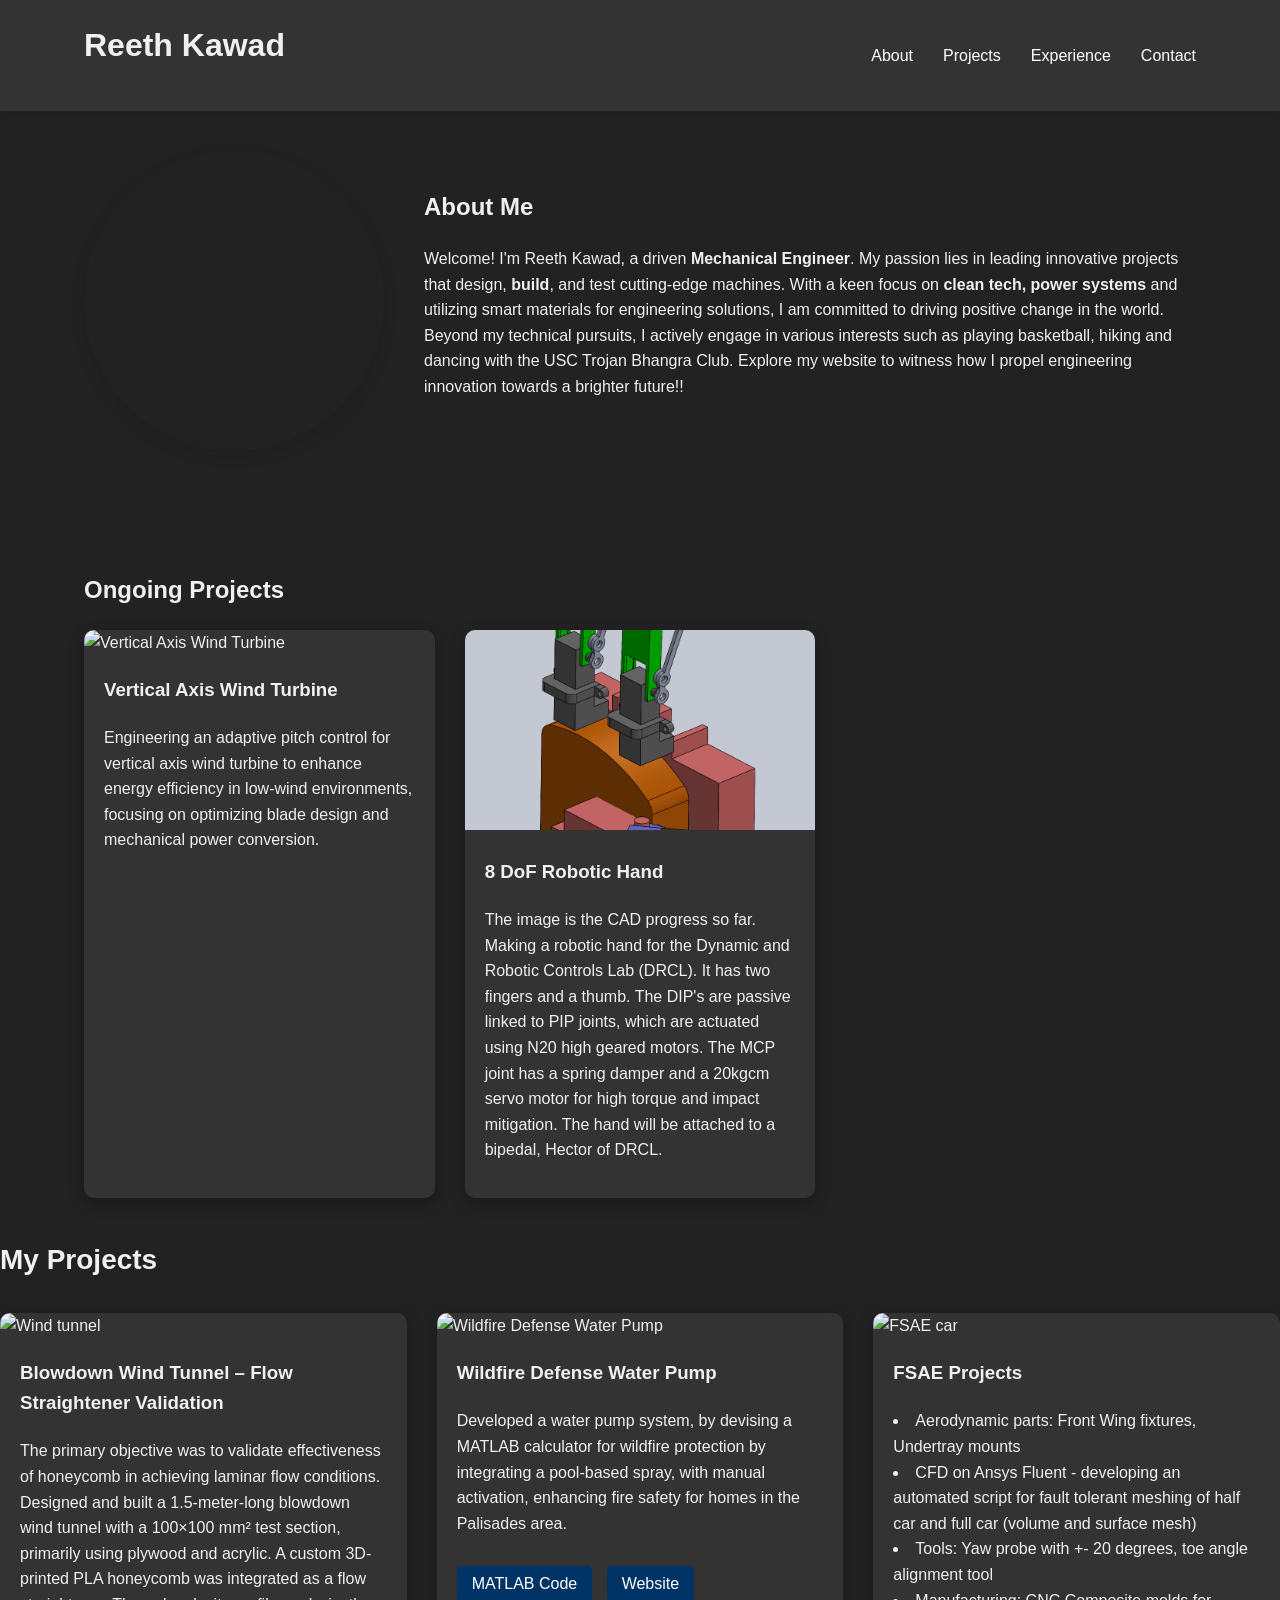
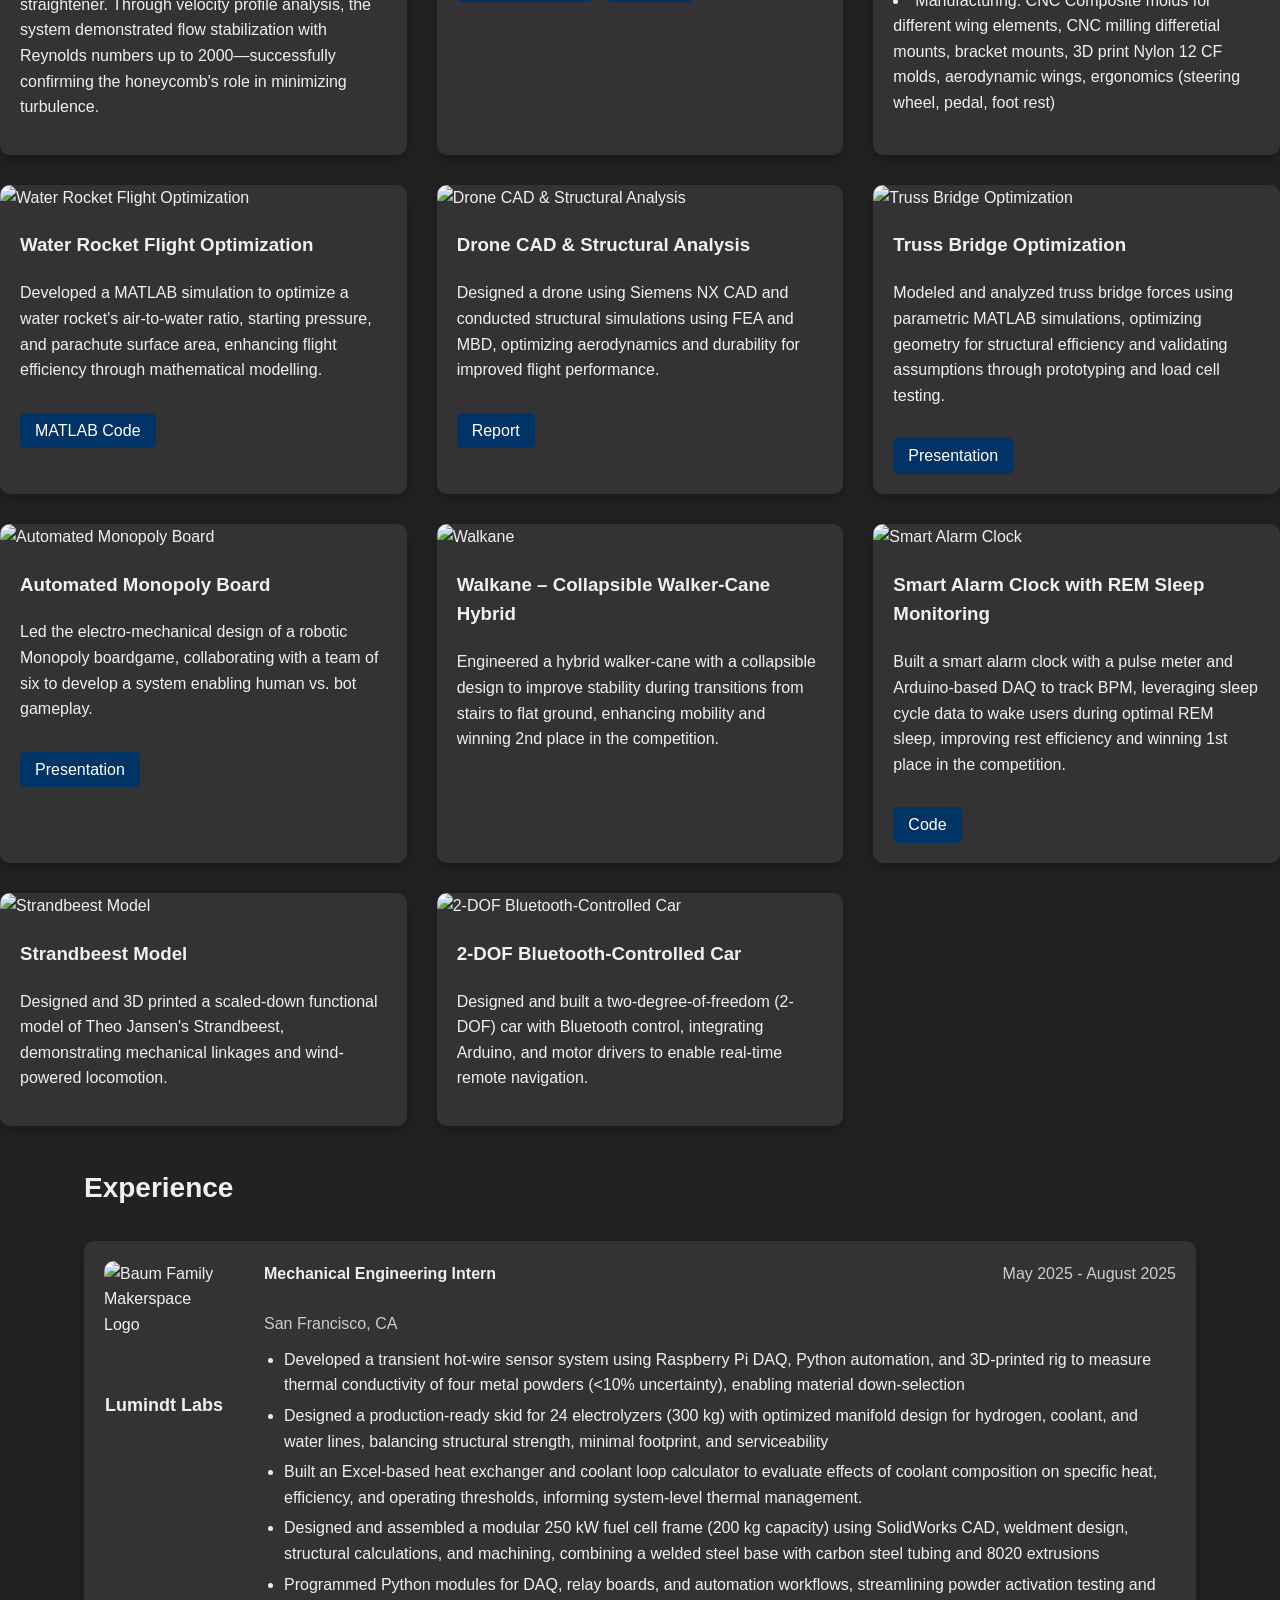
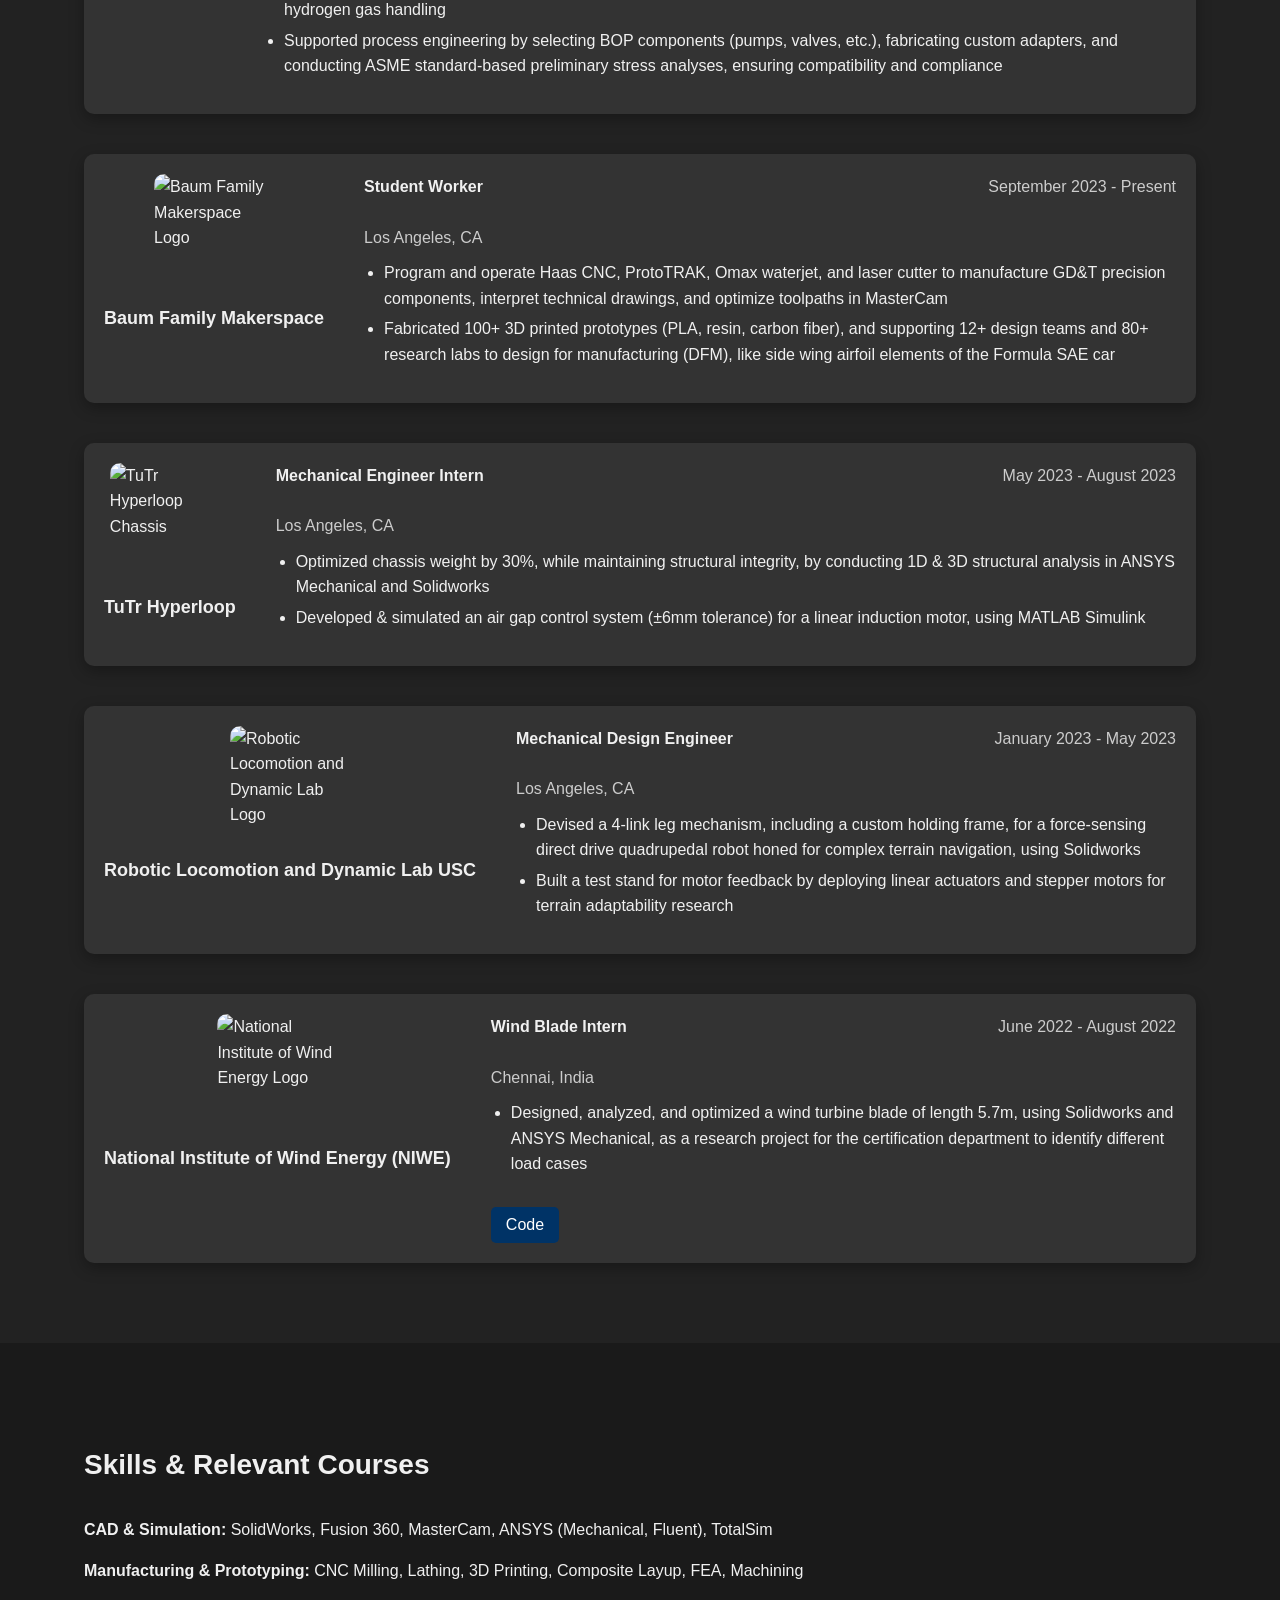
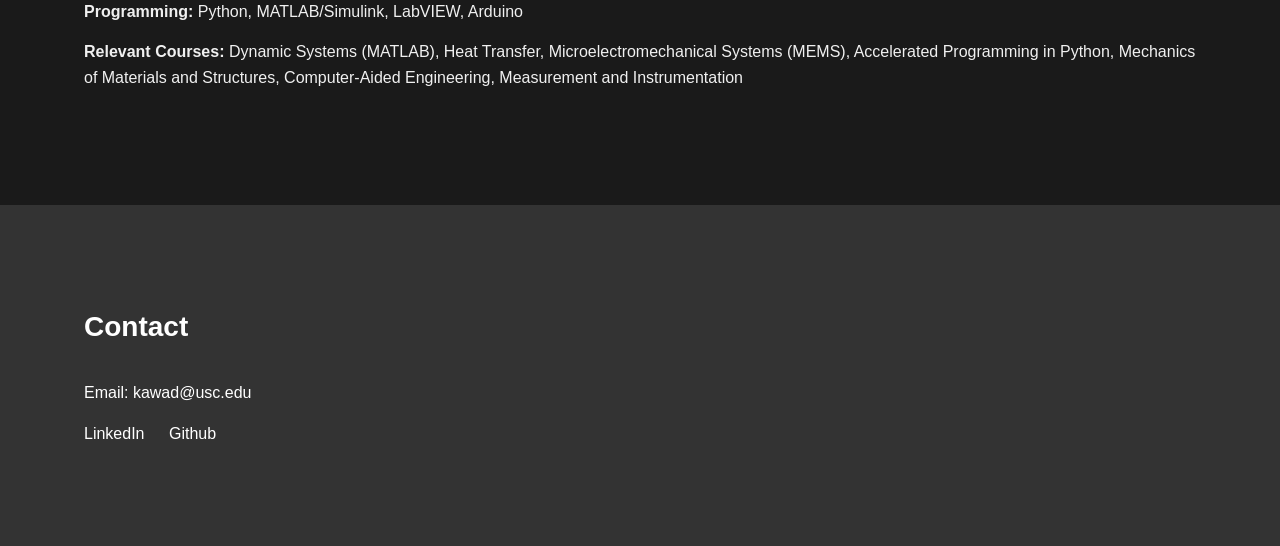
==== commit 2bcb6a95: "dexhand update" ====
--- a/index.html
+++ b/index.html
@@ -360,7 +360,7 @@
                         <img src="assets/dexhand.png" alt="8-DOF Robotic Hand" class="project-image">
                         <div class="project-details">
                             <h3>8 DoF Robotic Hand </h3>
-                            <p> Making a robotic hand for the Dynamic and Robotic Controls Lab (DRCL). It has two fingers and a thumb. The DIP's are passive linked to PIP joints, which are actuated using N20 high geared motors. The MCP joint has a spring damper and a 20kgcm servo motor for high torque and impact mitigation. The hand will be attached to a bipedal, Hector of DRCL. </p>
+                            <p> The image is the CAD progress so far. Making a robotic hand for the Dynamic and Robotic Controls Lab (DRCL). It has two fingers and a thumb. The DIP's are passive linked to PIP joints, which are actuated using N20 high geared motors. The MCP joint has a spring damper and a 20kgcm servo motor for high torque and impact mitigation. The hand will be attached to a bipedal, Hector of DRCL. </p>
                         </div>
                     </div>
                 </div>
@@ -650,3 +650,4 @@
 </html>
 
 
+
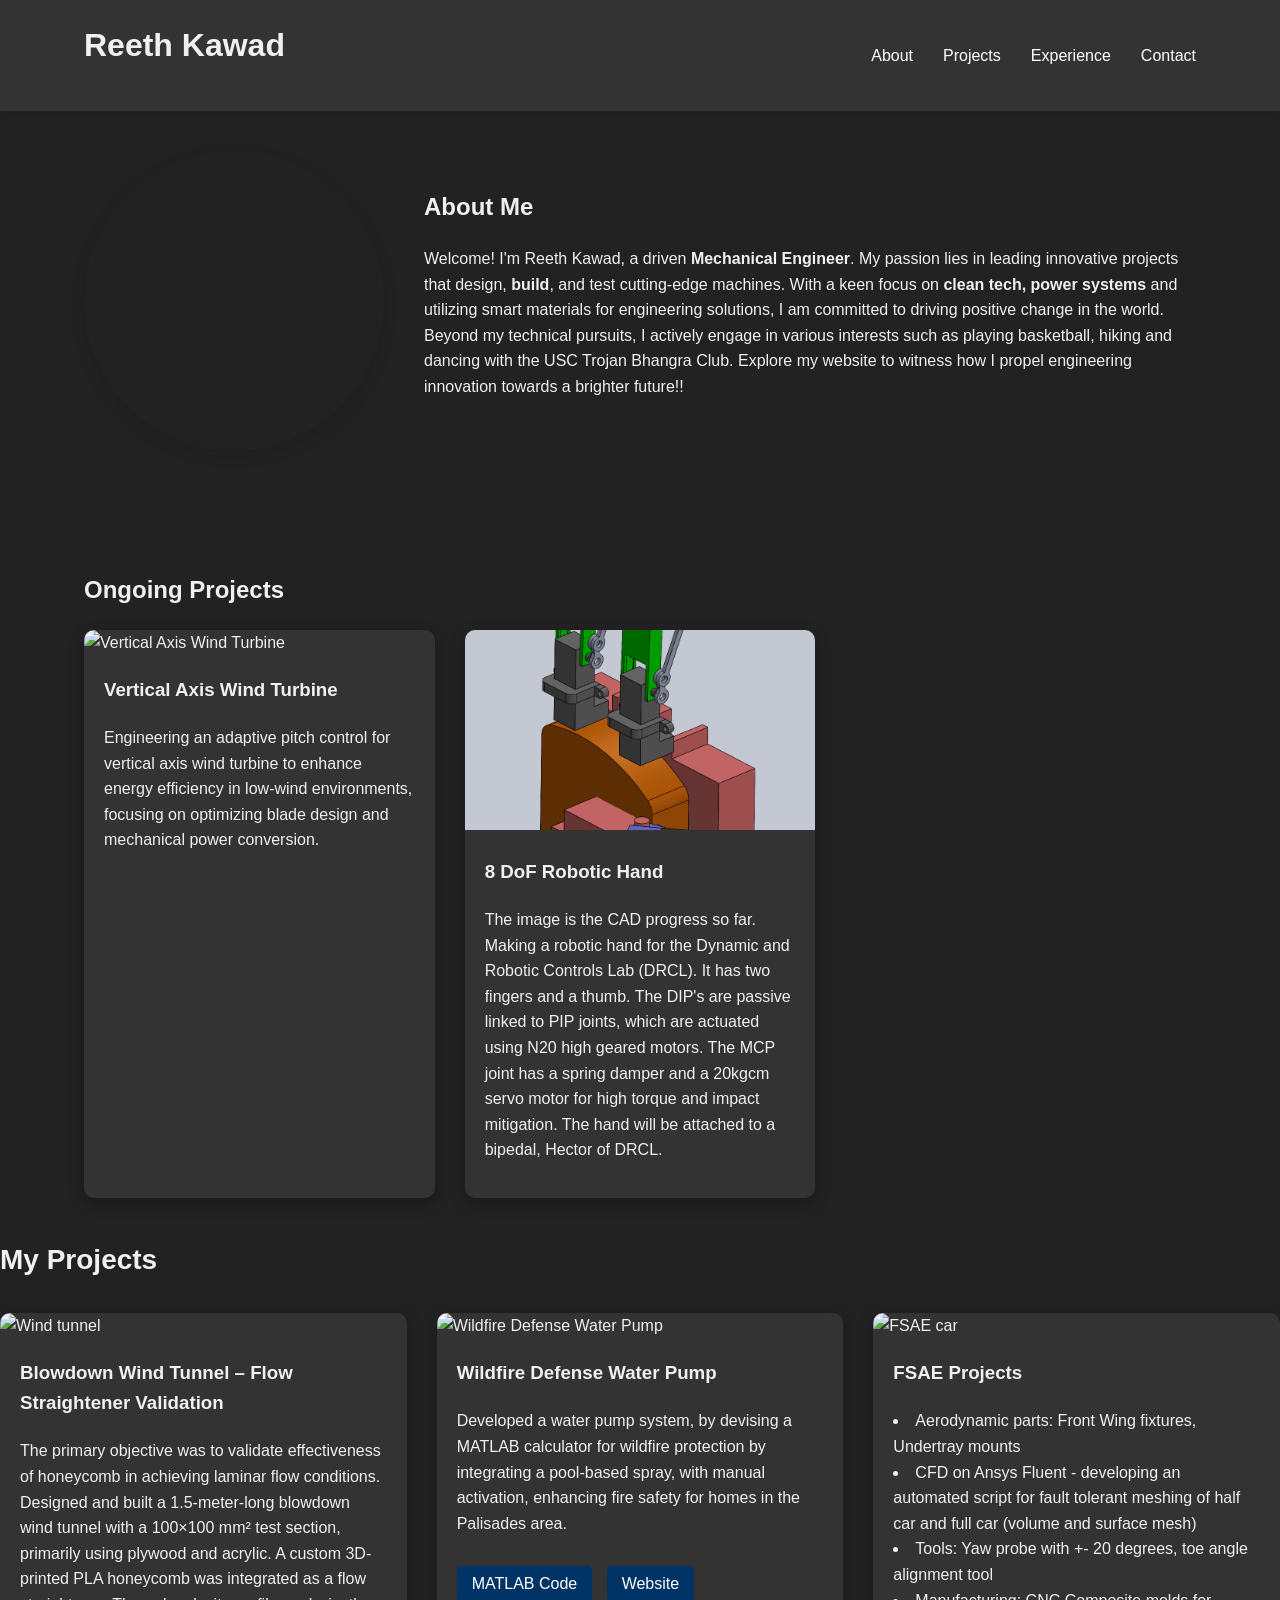
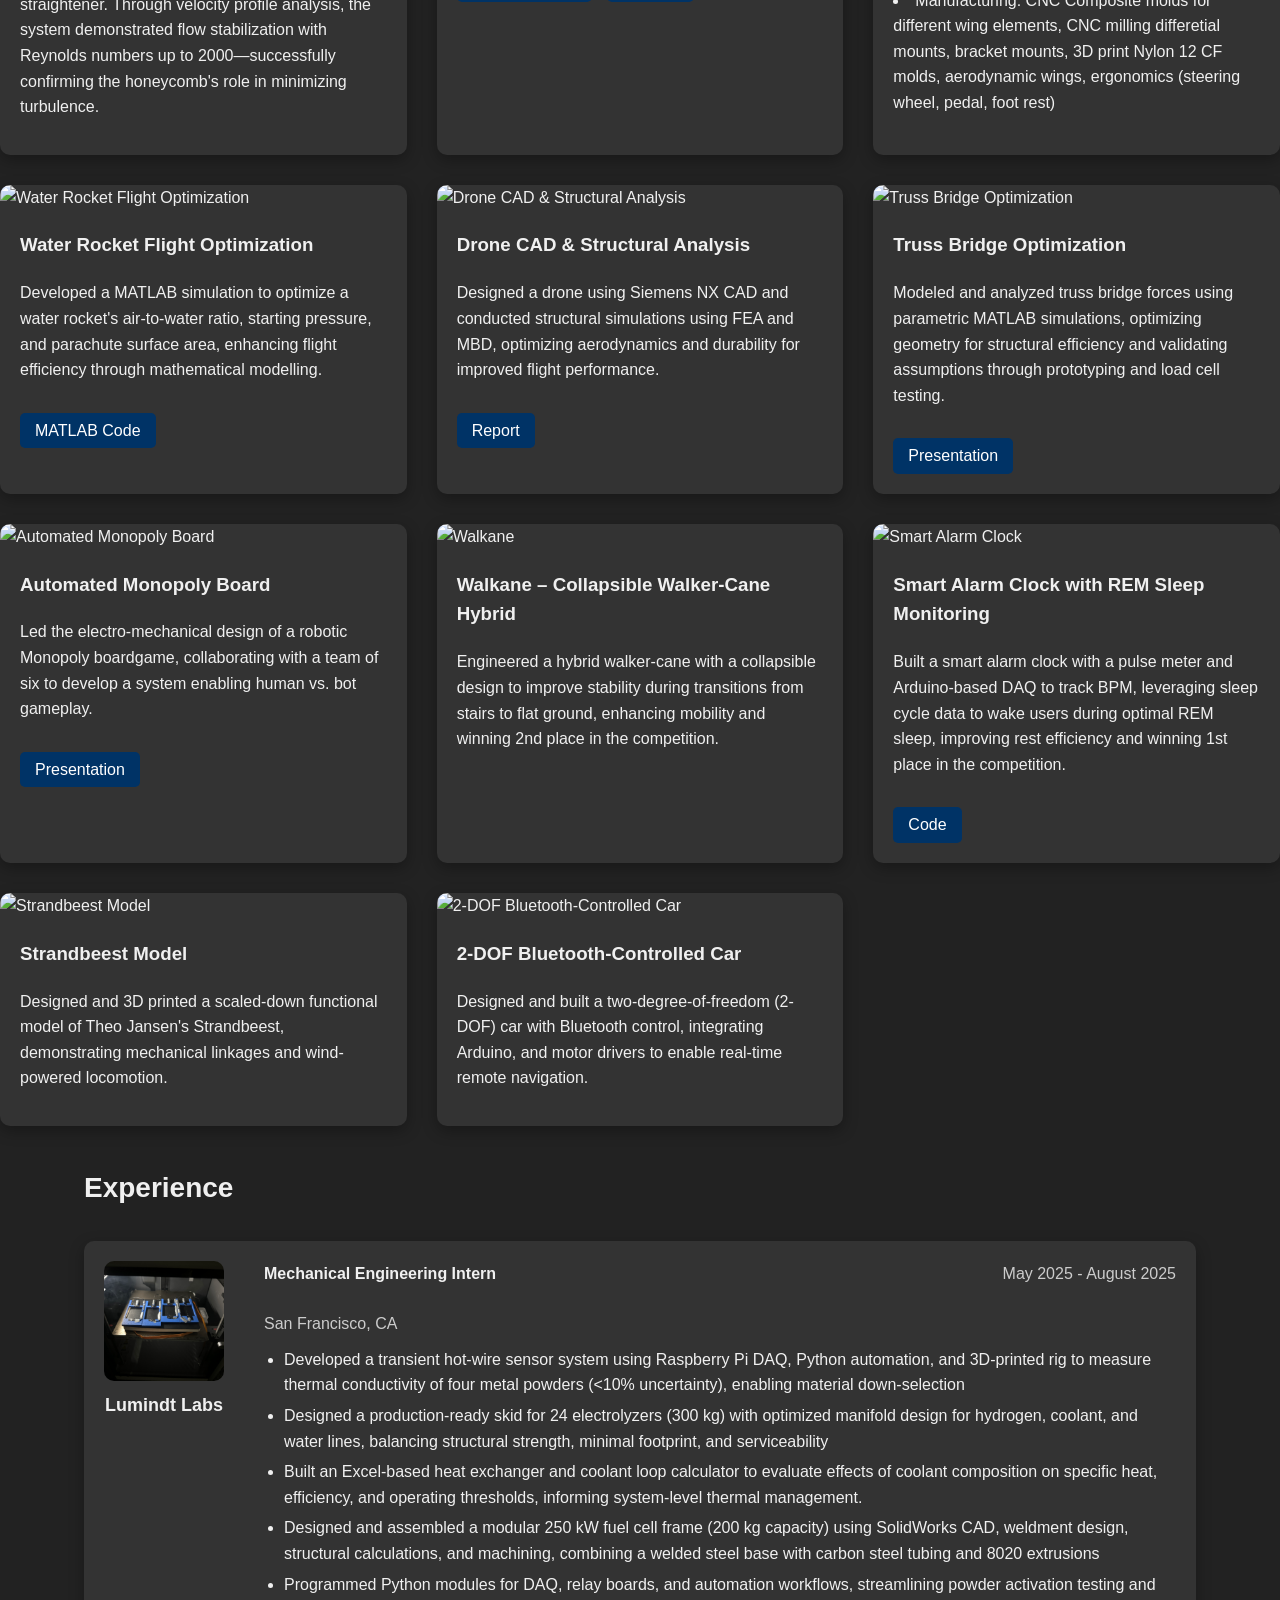
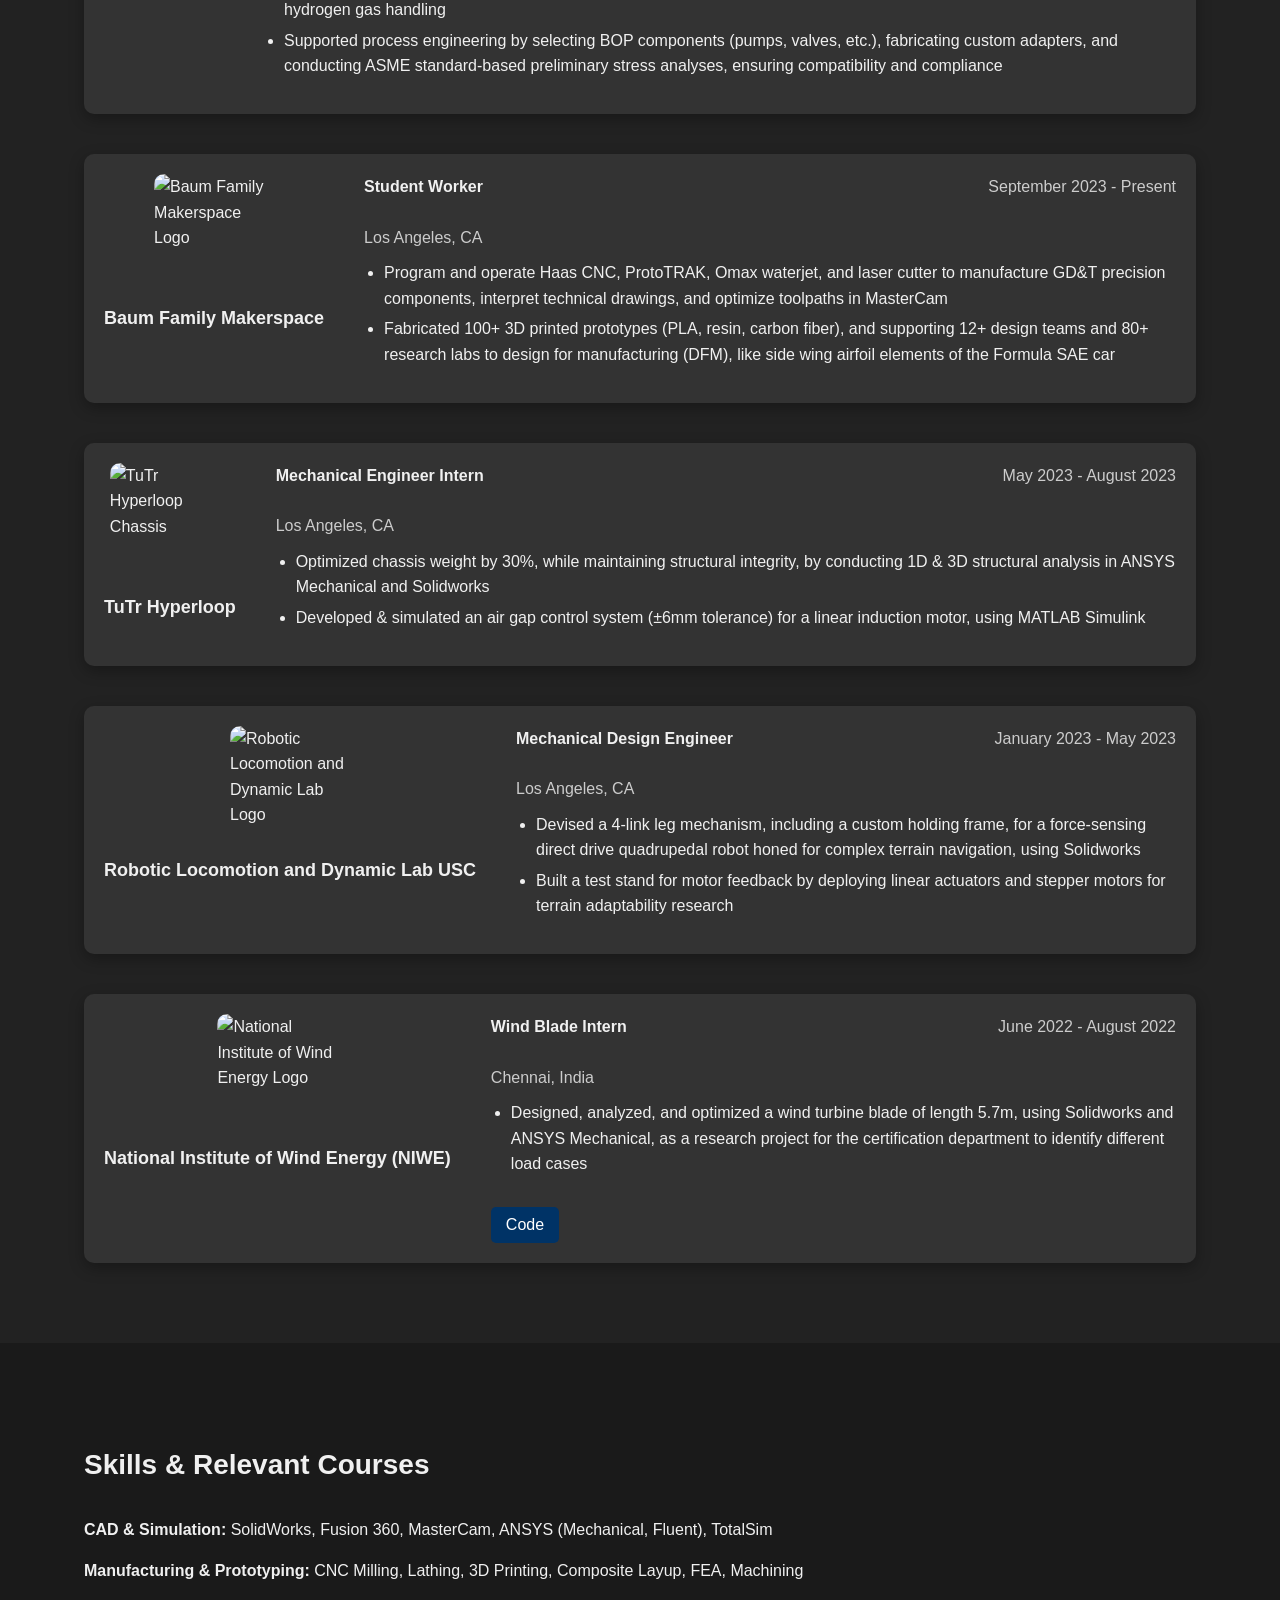
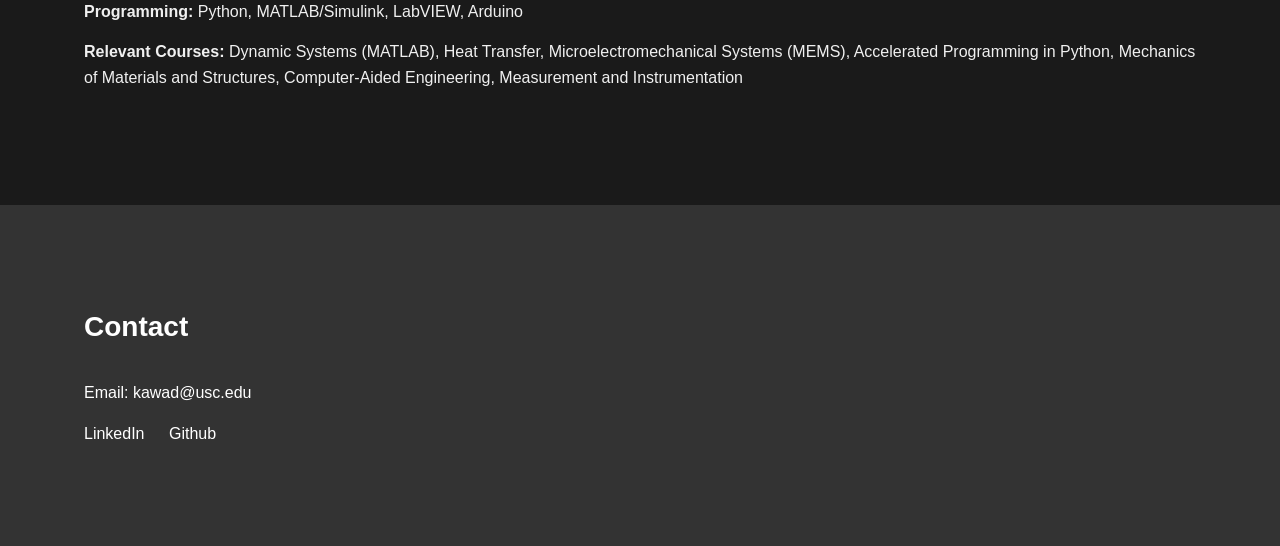
==== commit 47395151: "lumindt jpg" ====
--- a/index.html
+++ b/index.html
@@ -484,7 +484,7 @@
             <div class="experience-item">
                 <div class="experience-logo-title">
                     <!-- Replace with your actual company logo path -->
-                    <img src="assets/lumindt.jpg" alt="Baum Family Makerspace Logo" class="company-logo">
+                    <img src="assets/lumindt.JPG" alt="Baum Family Makerspace Logo" class="company-logo">
                     <div class="company-title">
                         <h3 class="company-name">Lumindt Labs</h3>
                     </div>
@@ -651,3 +651,4 @@
 
 
 
+
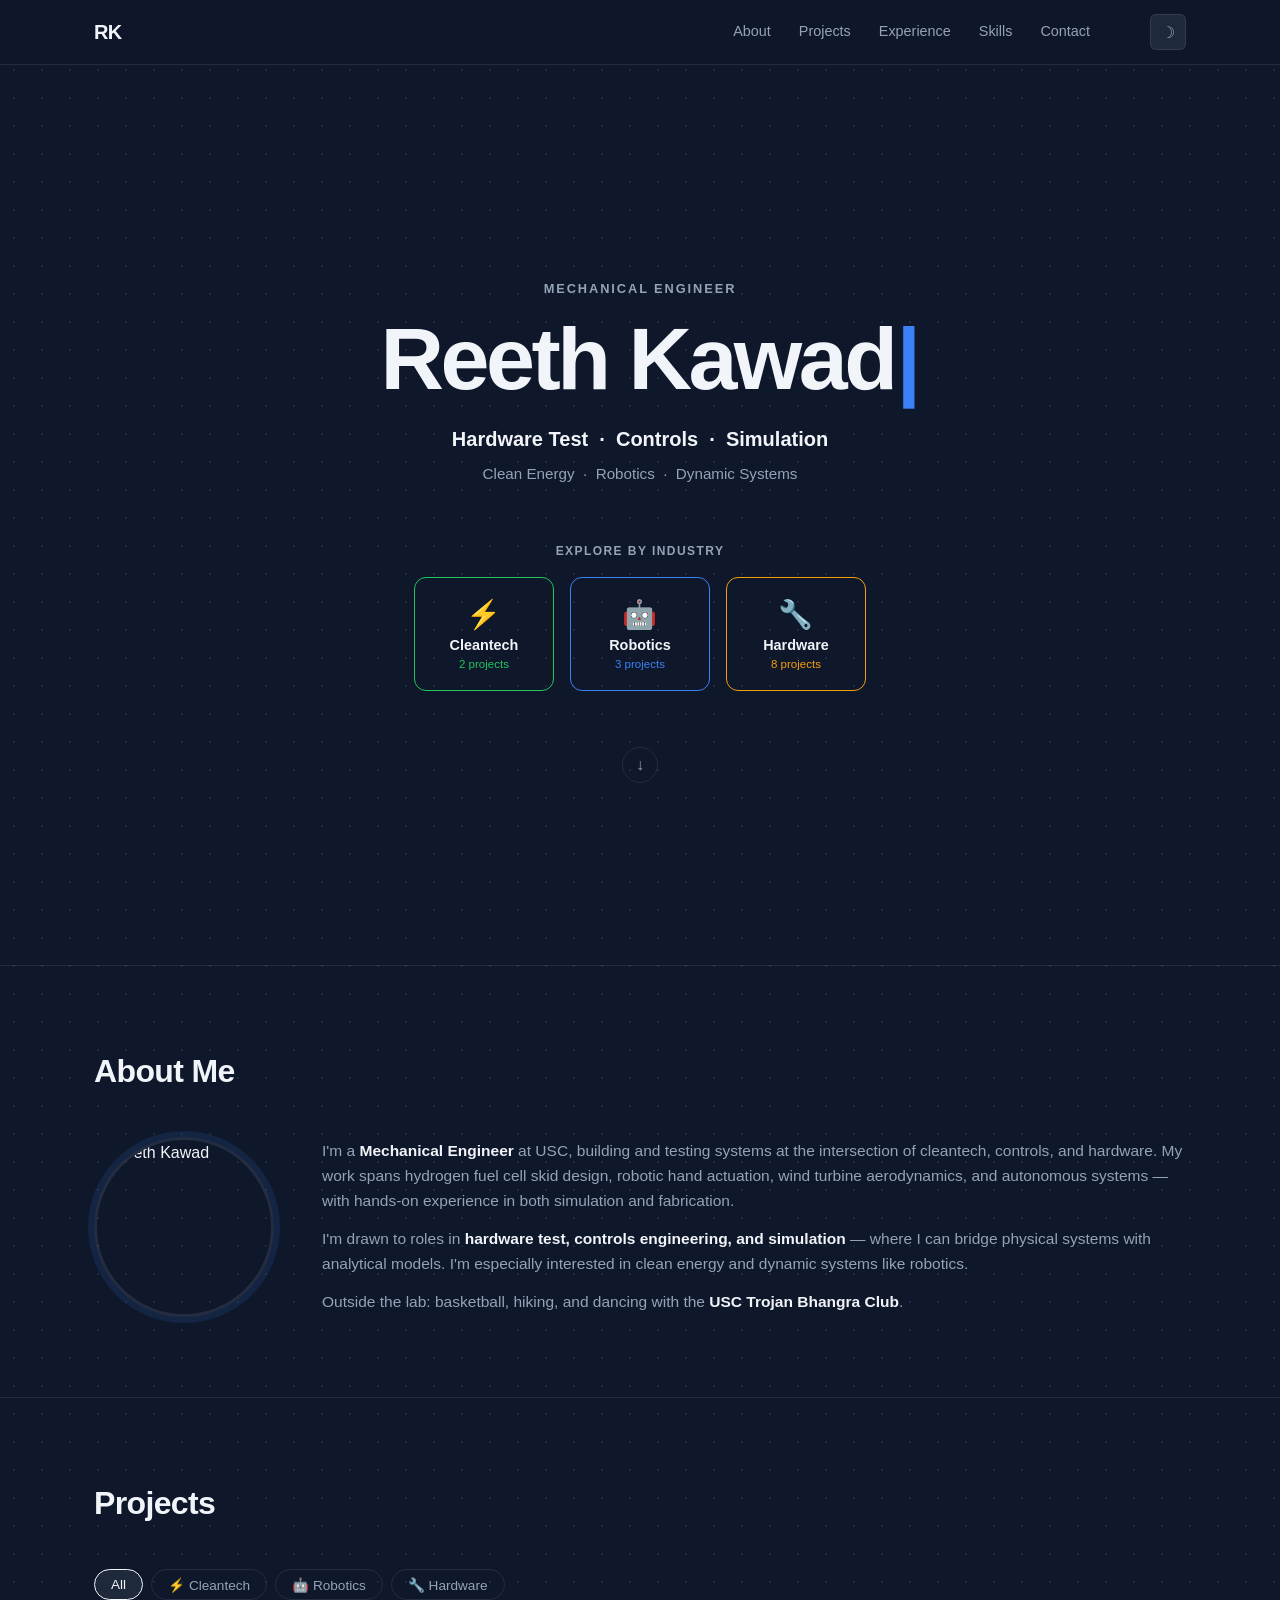
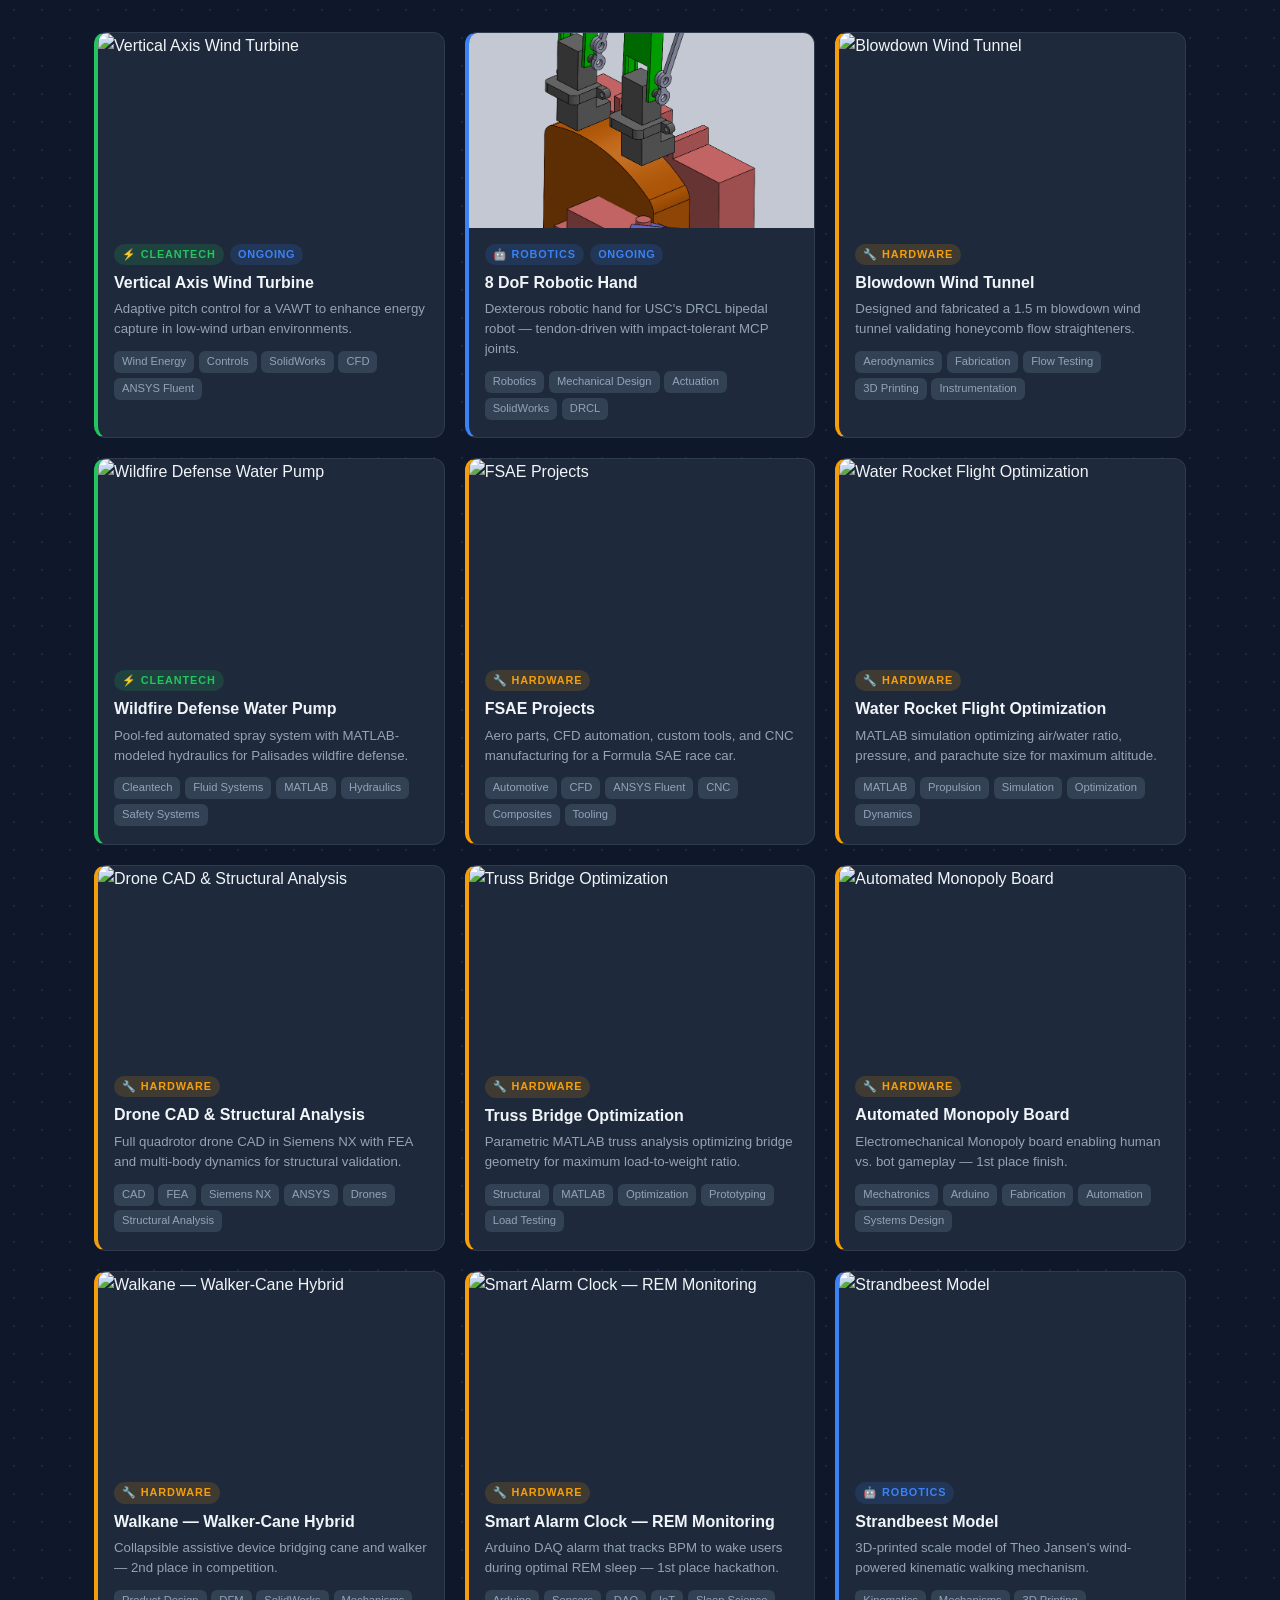
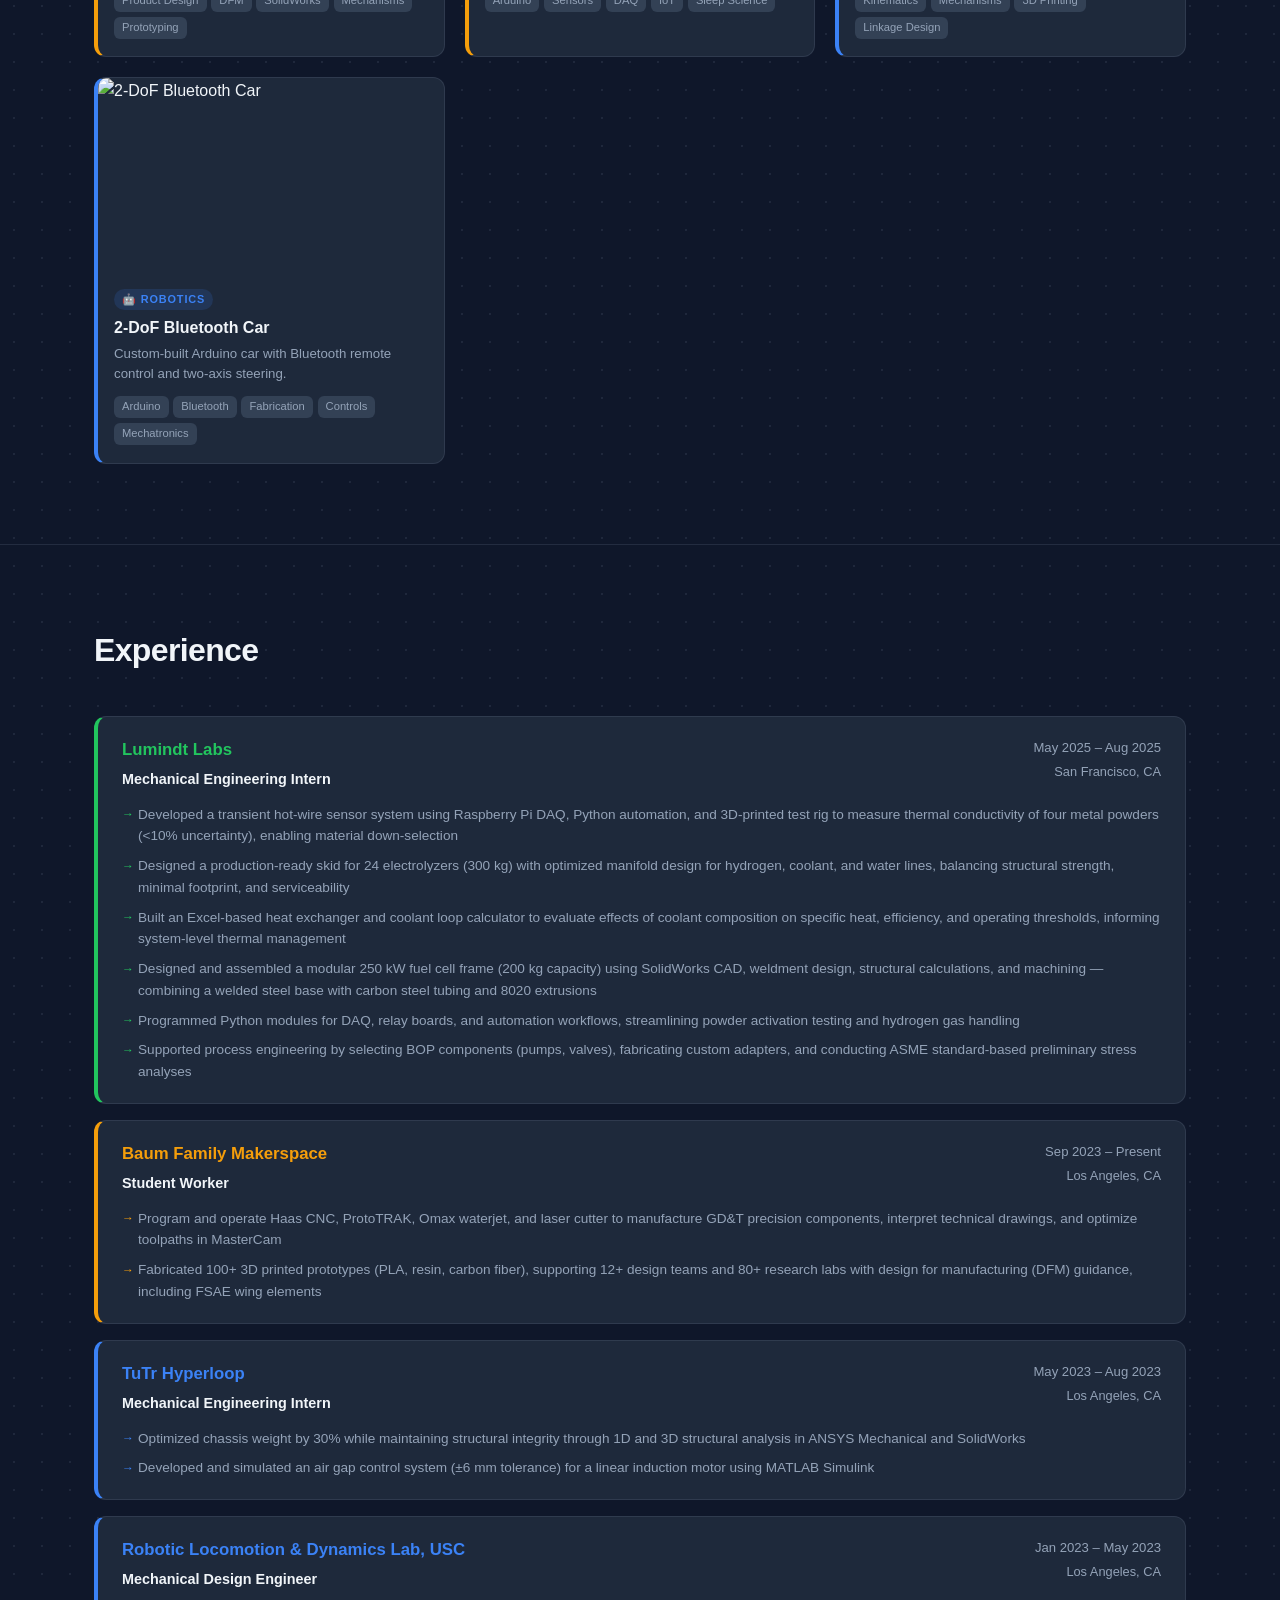
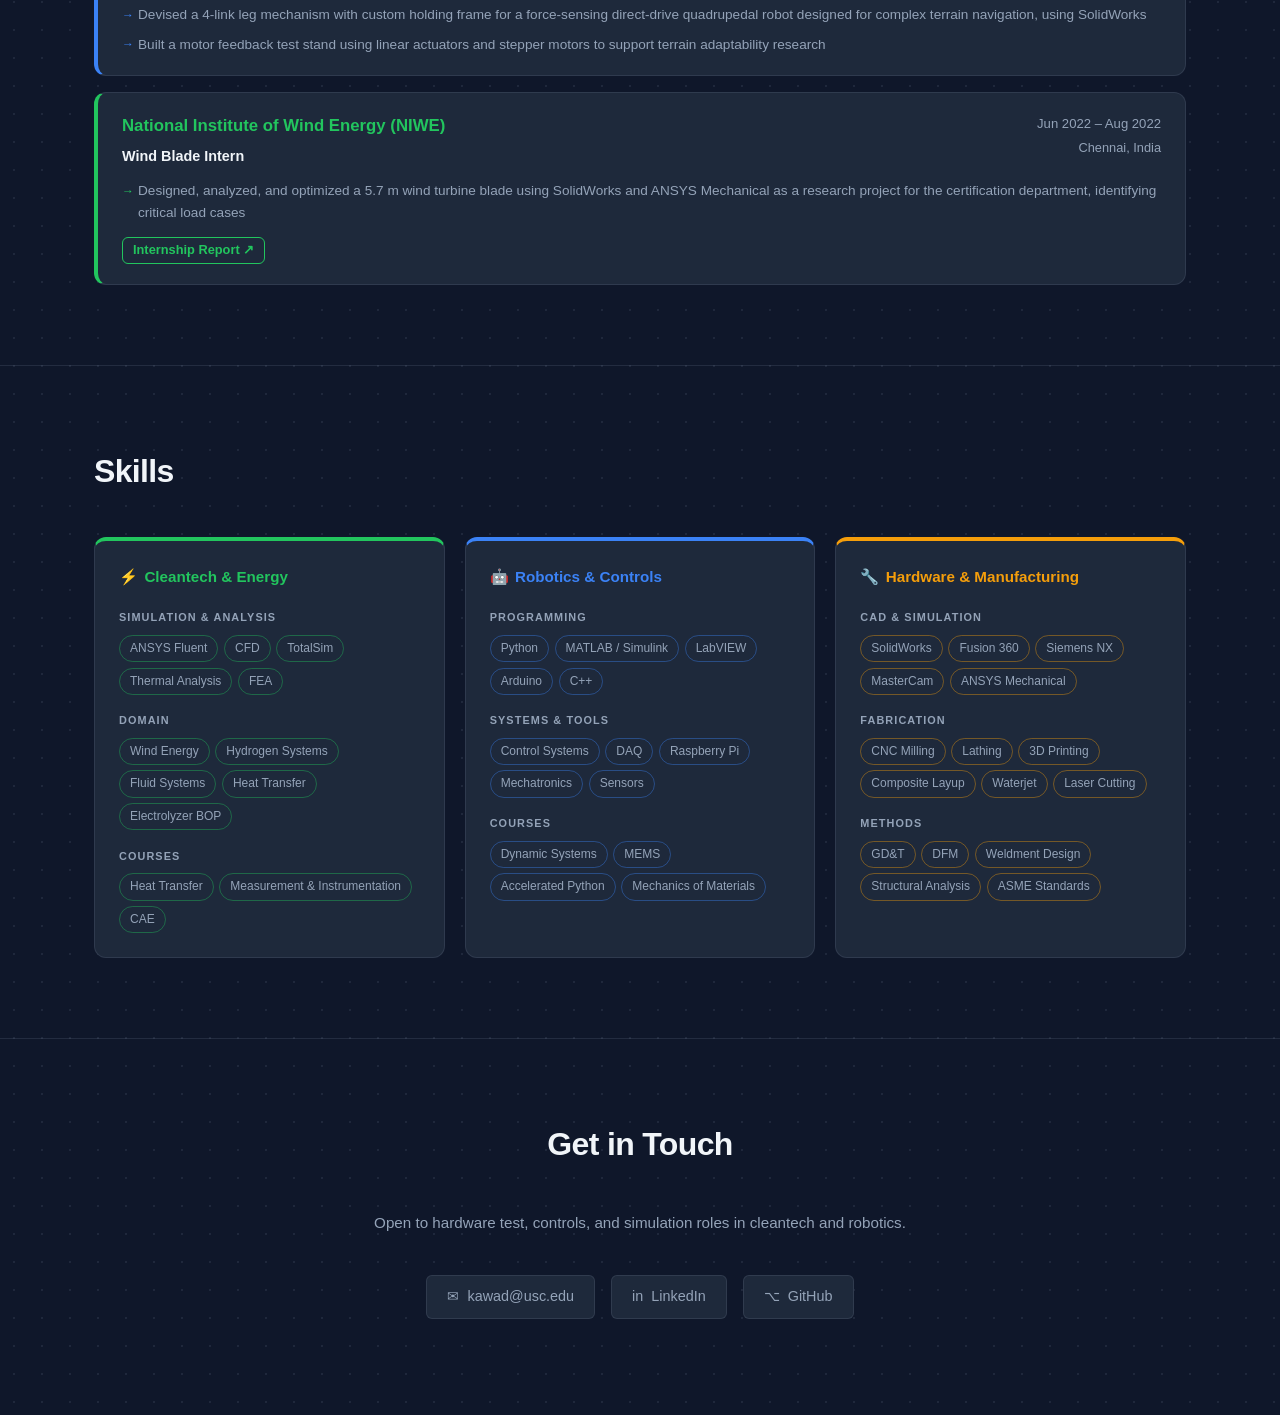
==== commit 4f453d7f: "feat: complete portfolio redesign — modular architecture, gamified zones Replaces monolithic HTML wi" ====
--- a/index.html
+++ b/index.html
@@ -1,654 +1,178 @@
-<!DOCTYPE html>
-<html lang="en">
-<head>
-    <meta charset="UTF-8">
-    <title>Reeth Kawad - Portfolio</title>
-    <!-- Google tag (gtag.js) -->
-    <script async src="https://www.googletagmanager.com/gtag/js?id=G-Y7QNGKQWTZ"></script>
-    <script>
-      window.dataLayer = window.dataLayer || [];
-      function gtag(){dataLayer.push(arguments);}
-      gtag('js', new Date());
-      gtag('config', 'G-X9RZ4C3N2N');
-    </script>
-    <meta name="viewport" content="width=device-width, initial-scale=1.0">
-    <style>
-        /* Base styles */
-        * {
-            margin: 0;
-            padding: 0;
-            box-sizing: border-box;
-            font-family: 'Segoe UI', Tahoma, Geneva, Verdana, sans-serif;
-        }
-        
-        /* Dark mode styling by default */
-        body {
-            line-height: 1.6;
-            color: #f0f0f0;
-            background-color: #222;
-        }
-        
-        .container {
-            width: 90%;
-            max-width: 1200px;
-            margin: 0 auto;
-            padding: 40px 20px;
-        }
-        
-        h1, h2, h3 {
-            margin-bottom: 20px;
-        }
-        
-        p {
-            margin-bottom: 15px;
-        }
-        
-        a {
-            color: #003366; /* Changed to navy blue */
-            text-decoration: none;
-            transition: color 0.3s;
-        }
-        
-        a:hover {
-            color: #004d99; /* Darker navy blue for hover */
-        }
-        
-        /* Header styles */
-        header {
-            background-color: #333;
-            box-shadow: 0 2px 10px rgba(0, 0, 0, 0.1);
-            position: sticky;
-            top: 0;
-            z-index: 100;
-        }
-        
-        .header-container {
-            display: flex;
-            justify-content: space-between;
-            align-items: center;
-            padding: 20px;
-        }
-        
-        nav ul {
-            display: flex;
-            list-style-type: none;
-        }
-        
-        nav ul li {
-            margin-left: 30px;
-        }
-        
-        nav ul li a {
-            font-weight: 500;
-            padding: 5px 0;
-            position: relative;
-            color: #ffffff;
-        }
-        
-        nav ul li a::after {
-            content: '';
-            position: absolute;
-            bottom: 0;
-            left: 0;
-            width: 0;
-            height: 2px;
-            background-color: #003366; /* Changed to navy blue */
-            transition: width 0.3s;
-        }
-        
-        nav ul li a:hover::after {
-            width: 100%;
-        }
-        
-        /* About section */
-        .about-section {
-            display: flex;
-            align-items: center;
-            gap: 40px;
-        }
-        
-        .profile-image {
-            width: 300px;
-            height: 300px;
-            object-fit: cover;
-            border-radius: 50%;
-            box-shadow: 0 5px 15px rgba(0, 0, 0, 0.1);
-        }
-        
-        .about-text {
-            flex: 1.5;
-        }
-        
-        /* Projects section */
-        .project-grid {
-            display: grid;
-            grid-template-columns: repeat(auto-fill, minmax(300px, 1fr));
-            gap: 30px;
-        }
-        
-        .project-entry {
-            background-color: #333;
-            border-radius: 10px;
-            overflow: hidden;
-            box-shadow: 0 5px 15px rgba(0, 0, 0, 0.3);
-            transition: transform 0.3s, box-shadow 0.3s;
-        }
-        
-        .project-entry:hover {
-            transform: translateY(-5px);
-            box-shadow: 0 10px 25px rgba(0, 0, 0, 0.15);
-        }
-        
-        .project-image {
-            width: 100%;
-            height: 200px;
-            object-fit: cover;
-        }
-        
-        .project-details {
-            padding: 20px;
-        }
-        
-        .project-link {
-            display: inline-block;
-            margin-top: 15px;
-            margin-right: 10px;
-            padding: 5px 15px;
-            background-color: #003366; /* Changed to navy blue */
-            color: #fff;
-            border-radius: 5px;
-            transition: background-color 0.3s;
-        }
-        
-        .project-link:hover {
-            background-color: #004d99; /* Darker navy blue for hover */
-            color: #fff;
-        }
-        
-        /* Experience section */
-        .experience-item {
-            display: flex;
-            margin-bottom: 40px;
-            background-color: #333;
-            border-radius: 10px;
-            padding: 20px;
-            box-shadow: 0 5px 15px rgba(0, 0, 0, 0.3);
-        }
-        
-        .experience-logo-title {
-            display: flex;
-            flex-direction: column;
-            align-items: center;
-            margin-right: 20px;
-        }
-        
-        .company-logo {
-            width: 120px; /* Increased from 80px */
-            height: 120px; /* Increased from 80px */
-            object-fit: cover;
-            border-radius: 10px;
-        }
-        
-        .company-title {
-            margin-top: 10px;
-            text-align: center;
-        }
-        
-        .company-name {
-            font-size: 18px;
-            margin-bottom: 5px;
-        }
-        
-        .experience-details {
-            flex: 1;
-        }
-        
-        .position-details {
-            display: flex;
-            justify-content: space-between;
-            margin-bottom: 10px;
-        }
-        
-        .position-title {
-            font-weight: 600;
-        }
-        
-        .position-dates {
-            color: #ccc;
-        }
-        
-        .experience-location {
-            color: #ccc;
-            margin-bottom: 10px;
-        }
-
-        /* Added for bullet points in experience */
-        .experience-details ul {
-            padding-left: 20px;
-            margin-bottom: 15px;
-        }
-        
-        .experience-details li {
-            margin-bottom: 5px;
-        }
-        
-        /* Skills section */
-        #skills {
-            background-color: #1a1a1a;
-            padding: 60px 0;
-        }
-        
-        /* Contact section */
-        #contact {
-            background-color: #333;
-            color: #fff;
-            padding: 60px 0;
-        }
-        
-        .contact-link {
-            display: inline-block;
-            margin-right: 20px;
-            color: #ffffff; /* Changed to navy blue */
-        }
-        
-        .contact-link:hover {
-            color: #004d99; /* Darker navy blue for hover */
-        }
-        
-        /* Typing effect */
-        .typing-effect {
-            border-right: 3px solid #003366; /* Changed to navy blue */
-            white-space: nowrap;
-            overflow: hidden;
-            animation: typing 3.5s steps(30, end), blink-caret 0.75s step-end infinite;
-        }
-        
-        @keyframes typing {
-            from { width: 0 }
-            to { width: 100% }
-        }
-        
-        @keyframes blink-caret {
-            from, to { border-color: transparent }
-            50% { border-color: #003366 } /* Changed to navy blue */
-        }
-        
-        /* Section heading styles */
-        .section-heading {
-            font-size: 28px;
-            margin-bottom: 30px;
-        }
-        
-        .sub-heading {
-            font-size: 24px;
-            margin-top: 40px;
-            margin-bottom: 20px;
-        }
-        
-        /* Responsive styles */
-        @media (max-width: 768px) {
-            .header-container {
-                flex-direction: column;
-                text-align: center;
-            }
-            
-            nav ul {
-                margin-top: 20px;
-            }
-            
-            .about-section {
-                flex-direction: column;
-                text-align: center;
-            }
-            
-            .experience-item {
-                flex-direction: column;
-            }
-            
-            .experience-logo-title {
-                margin-bottom: 20px;
-                margin-right: 0;
-            }
-        }
-    </style>
-</head>
-<body>
-    <header>
-        <div class="container header-container">
-            <h1><span class="typing-effect">Reeth Kawad</span></h1>
-            <nav>
-                <ul>
-                    <li><a href="#about">About</a></li>
-                    <li><a href="#projects">Projects</a></li>
-                    <li><a href="#experience">Experience</a></li>
-                    <li><a href="#contact">Contact</a></li>
-                </ul>
-            </nav>
-        </div>
-    </header>
-
-    <section id="about">
-        <div class="container about-section">
-            <!-- Replace with your actual profile image path -->
-            <img src="assets/profile_picture.png" alt="Reeth" class="profile-image">
-            <div class="about-text">
-                <h2>About Me</h2>
-                <p>Welcome! I'm Reeth Kawad, a driven <strong>Mechanical Engineer</strong>. My passion lies in leading innovative projects that design, <strong>build</strong>, and test
-                cutting-edge machines. With a keen focus on <strong>clean tech, power systems</strong> and utilizing smart materials for
-                engineering solutions, I am committed to driving positive change in the world. Beyond my technical pursuits,
-                I actively engage in various interests such as playing basketball, hiking and dancing with 
-                the USC Trojan Bhangra Club. Explore my website to witness how I propel engineering innovation 
-                towards a brighter future!!</p>
-            </div>
-        </div>
-    </section>
-
-    <section id="projects">
-        <div class="container">
-                <h2 class="sub-heading">Ongoing Projects</h2>
-                <div class="project-grid">
-                    <div class="project-entry">
-                        <!-- Replace with your actual project image path -->
-                        <img src="assets/vawt.jpg" alt="Vertical Axis Wind Turbine" class="project-image">
-                        <div class="project-details">
-                            <h3>Vertical Axis Wind Turbine</h3>
-                            <p>Engineering an adaptive pitch control for vertical axis wind turbine to enhance energy efficiency in low-wind environments, focusing on optimizing blade design and mechanical power conversion.</p>
-                        </div>
-                    </div>
-                    <div class="project-entry">
-                        <!-- Replace with your actual project image path -->
-                        <img src="assets/dexhand.png" alt="8-DOF Robotic Hand" class="project-image">
-                        <div class="project-details">
-                            <h3>8 DoF Robotic Hand </h3>
-                            <p> The image is the CAD progress so far. Making a robotic hand for the Dynamic and Robotic Controls Lab (DRCL). It has two fingers and a thumb. The DIP's are passive linked to PIP joints, which are actuated using N20 high geared motors. The MCP joint has a spring damper and a 20kgcm servo motor for high torque and impact mitigation. The hand will be attached to a bipedal, Hector of DRCL. </p>
-                        </div>
-                    </div>
-                </div>
-            </div>
-            <h2 class="section-heading">My Projects</h2>
-            <div class="project-grid">
-                <div class="project-entry">
-                    <!-- Replace with your actual project image path -->
-                    <img src="assets/windtunnel.jpg" alt="Wind tunnel" class="project-image"> 
-                    <!-- <img src="assets/WaterRocketPhoto.JPG" alt="Water Rocket Flight Optimization" class="project-image">-->
-                    <div class="project-details">
-                        <h3>Blowdown Wind Tunnel – Flow Straightener Validation</h3>
-                        <p>The primary objective was to validate effectiveness of honeycomb in achieving laminar flow conditions. Designed and built a 1.5-meter-long blowdown wind tunnel with a 100×100 mm² test section, primarily using plywood and acrylic. A custom 3D-printed PLA honeycomb was integrated as a flow straightener. Through velocity profile analysis, the system demonstrated flow stabilization with Reynolds numbers up to 2000—successfully confirming the honeycomb's role in minimizing turbulence.</p>
-                        <!--<a href="https://github.com/kawadreeth/FireWarden" class="project-link" target="_blank">MATLAB Code</a>-->
-                    </div>
-                </div>
-                <div class="project-entry">
-                    <!-- Replace with your actual project image path -->
-                    <img src="assets/firewarden.jpg" alt="Wildfire Defense Water Pump" class="project-image"> 
-                    <!-- <img src="assets/WaterRocketPhoto.JPG" alt="Water Rocket Flight Optimization" class="project-image">-->
-                    <div class="project-details">
-                        <h3>Wildfire Defense Water Pump</h3>
-                        <p>Developed a water pump system, by devising a MATLAB calculator for wildfire protection by integrating a pool-based spray, with manual activation, enhancing fire safety for homes in the Palisades area.</p>
-                        <a href="https://github.com/kawadreeth/FireWarden" class="project-link" target="_blank">MATLAB Code</a>
-                        <a href="https://firewarden.ai/" class="project-link" target="_blank">Website</a>
-                    </div>
-                </div>
-                <div class="project-entry">
-                    <!-- Replace with your actual project image path -->
-                    <img src="assets/fsaecar.jpg" alt="FSAE car" class="project-image">
-                    <div class="project-details">
-                        <h3>FSAE Projects</h3>
-                        <p><li>Aerodynamic parts: Front Wing fixtures, Undertray mounts</li>
-                            <li>CFD on Ansys Fluent - developing an automated script for fault tolerant meshing of half car and full car (volume and surface mesh) </li>
-                            <li>Tools: Yaw probe with +- 20 degrees, toe angle alignment tool </li>
-                            <li>Manufacturing: CNC Composite molds for different wing elements, CNC milling differetial mounts, bracket mounts, 3D print Nylon 12 CF molds, aerodynamic wings, ergonomics (steering wheel, pedal, foot rest) </li>
-                        <!--<a href="https://github.com/kawadreeth/Water-rocket" class="project-link" target="_blank">MATLAB Code</a>-->
-                    </div>
-                </div>
-                <div class="project-entry">
-                    <!-- Replace with your actual project image path -->
-                    <img src="assets/WaterRocketPhoto.JPG" alt="Water Rocket Flight Optimization" class="project-image">
-                    <div class="project-details">
-                        <h3>Water Rocket Flight Optimization</h3>
-                        <p>Developed a MATLAB simulation to optimize a water rocket's air-to-water ratio, starting pressure, and parachute surface area, enhancing flight efficiency through mathematical modelling.</p>
-                        <a href="https://github.com/kawadreeth/Water-rocket" class="project-link" target="_blank">MATLAB Code</a>
-                    </div>
-                </div>
-                <div class="project-entry">
-                    <!-- Replace with your actual project image path -->
-                    <img src="assets/drone.png" alt="Drone CAD & Structural Analysis" class="project-image">
-                    <div class="project-details">
-                        <h3>Drone CAD & Structural Analysis</h3>
-                        <p>Designed a drone using Siemens NX CAD and conducted structural simulations using FEA and MBD, optimizing aerodynamics and durability for improved flight performance.</p>
-                        <a href="https://drive.google.com/file/d/1575TLy4KyPg1gU15R2b3k51xjANRKEK5/view?usp=sharing" class="project-link" target="_blank">Report</a>
-
-                    </div>
-                </div>
-                <div class="project-entry">
-                    <!-- Replace with your actual project image path -->
-                    <img src="assets/bridge.png" alt="Truss Bridge Optimization" class="project-image">
-                    <div class="project-details">
-                        <h3>Truss Bridge Optimization</h3>
-                        <p>Modeled and analyzed truss bridge forces using parametric MATLAB simulations, optimizing geometry for structural efficiency and validating assumptions through prototyping and load cell testing.</p>
-                        <a href="https://docs.google.com/presentation/d/1VA9FRjOtLrg-IBJXrp6H5tkmueV63h8G1FIaLfHCmkg/edit?usp=sharing" class="project-link" target="_blank">Presentation</a>
-
-                    </div>
-                </div>
-                <div class="project-entry">
-                    <!-- Replace with your actual project image path -->
-                    <img src="assets/monopoly.JPG" alt="Automated Monopoly Board" class="project-image">
-                    <div class="project-details">
-                        <h3>Automated Monopoly Board</h3>
-                        <p>Led the electro-mechanical design of a robotic Monopoly boardgame, collaborating with a team of six to develop a system enabling human vs. bot gameplay.</p>
-                        <a href="https://docs.google.com/presentation/d/1Zo48lH4bJnZnYgCcLSDdN7ztpLo-VSnM-4SqTbtNbzY/edit?usp=sharing" class="project-link" target="_blank">Presentation</a>
-
-                    </div>
-                </div>
-                <div class="project-entry">
-                    <!-- Replace with your actual project image path -->
-                    <img src="assets/walkane_real.png" alt="Walkane" class="project-image">
-                    <div class="project-details">
-                        <h3>Walkane – Collapsible Walker-Cane Hybrid</h3>
-                        <p>Engineered a hybrid walker-cane with a collapsible design to improve stability during transitions from stairs to flat ground, enhancing mobility and winning 2nd place in the competition.</p>
-                    </div>
-                </div>
-                <div class="project-entry">
-                    <!-- Replace with your actual project image path -->
-                    <img src="assets/alarm.png" alt="Smart Alarm Clock" class="project-image">
-                    <div class="project-details">
-                        <h3>Smart Alarm Clock with REM Sleep Monitoring</h3>
-                        <p>Built a smart alarm clock with a pulse meter and Arduino-based DAQ to track BPM, leveraging sleep cycle data to wake users during optimal REM sleep, improving rest efficiency and winning 1st place in the competition.</p>
-                        <a href="https://github.com/anuhashah/USCHackIoT2023" class="project-link" target="_blank">Code</a>
-
-                    </div>
-                </div>
-                <div class="project-entry">
-                    <!-- Replace with your actual project image path -->
-                    <img src="assets/strandbeest.png" alt="Strandbeest Model" class="project-image">
-                    <div class="project-details">
-                        <h3>Strandbeest Model</h3>
-                        <p>Designed and 3D printed a scaled-down functional model of Theo Jansen's Strandbeest, demonstrating mechanical linkages and wind-powered locomotion.</p>
-                    </div>
-                </div>
-                <div class="project-entry">
-                    <!-- Replace with your actual project image path -->
-                    <img src="assets/kothcar.jpg" alt="2-DOF Bluetooth-Controlled Car" class="project-image">
-                    <div class="project-details">
-                        <h3>2-DOF Bluetooth-Controlled Car</h3>
-                        <p>Designed and built a two-degree-of-freedom (2-DOF) car with Bluetooth control, integrating Arduino, and motor drivers to enable real-time remote navigation.</p>
-                    </div>
-                </div>
-            </div>
-            
-            
-    </section>
-
-    <section id="experience">
-        <div class="container">
-            <h2 class="section-heading">Experience</h2>
-            <div class="experience-item">
-                <div class="experience-logo-title">
-                    <!-- Replace with your actual company logo path -->
-                    <img src="assets/lumindt.JPG" alt="Baum Family Makerspace Logo" class="company-logo">
-                    <div class="company-title">
-                        <h3 class="company-name">Lumindt Labs</h3>
-                    </div>
-                </div>
-                <div class="experience-details" style="margin-left: 20px;">
-                    <div class="position-details">
-                        <p class="position-title">Mechanical Engineering Intern</p>
-                        <p class="position-dates">May 2025 - August 2025</p>
-                    </div>
-                    <p class="experience-location">San Francisco, CA</p>
-                    <ul>
-                        <li>Developed a transient hot-wire sensor system using Raspberry Pi DAQ, Python automation, and 3D-printed rig to measure thermal conductivity of four metal powders (<10% uncertainty), enabling material down-selection</li>
-                        <li>Designed a production-ready skid for 24 electrolyzers (300 kg) with optimized manifold design for hydrogen, coolant, and water lines, balancing structural strength, minimal footprint, and serviceability </li>
-                        <li>Built an Excel-based heat exchanger and coolant loop calculator to evaluate effects of coolant composition on specific heat, efficiency, and operating thresholds, informing system-level thermal management.</li>
-                        <li>Designed and assembled a modular 250 kW fuel cell frame (200 kg capacity) using SolidWorks CAD, weldment design, structural calculations, and machining, combining a welded steel base with carbon steel tubing and 8020 extrusions</li>
-                        <li>Programmed Python modules for DAQ, relay boards, and automation workflows, streamlining powder activation testing and hydrogen gas handling</li>
-                        <li>Supported process engineering by selecting BOP components (pumps, valves, etc.), fabricating custom adapters, and conducting ASME standard-based preliminary stress analyses, ensuring compatibility and compliance</li>
-                    </ul>
-                </div>
-            </div>
-            <div class="experience-item">
-                <div class="experience-logo-title">
-                    <!-- Replace with your actual company logo path -->
-                    <img src="assets/machining.jpg" alt="Baum Family Makerspace Logo" class="company-logo">
-                    <div class="company-title">
-                        <h3 class="company-name">Baum Family Makerspace</h3>
-                    </div>
-                </div>
-                <div class="experience-details" style="margin-left: 20px;">
-                    <div class="position-details">
-                        <p class="position-title">Student Worker</p>
-                        <p class="position-dates">September 2023 - Present</p>
-                    </div>
-                    <p class="experience-location">Los Angeles, CA</p>
-                    <ul>
-                        <li>Program and operate Haas CNC, ProtoTRAK, Omax waterjet, and laser cutter to manufacture GD&T precision components, interpret technical drawings, and optimize toolpaths in MasterCam</li>
-                        <li>Fabricated 100+ 3D printed prototypes (PLA, resin, carbon fiber), and supporting 12+ design teams and 80+ research labs to design for manufacturing (DFM), like side wing airfoil elements of the Formula SAE car</li>
-                    </ul>
-                </div>
-            </div>
-
-            <div class="experience-item">
-                <div class="experience-logo-title">
-                    <!-- Replace with your actual company logo path -->
-                    <img src="assets/tutrchassis.jpg" alt="TuTr Hyperloop Chassis" class="company-logo">
-                    <div class="company-title">
-                        <h3 class="company-name">TuTr Hyperloop</h3>
-                    </div>
-                </div>
-                <div class="experience-details" style="margin-left: 20px;">
-                    <div class="position-details">
-                        <p class="position-title">Mechanical Engineer Intern</p>
-                        <p class="position-dates">May 2023 - August 2023</p>
-                    </div>
-                    <p class="experience-location">Los Angeles, CA</p>
-                    <ul>
-                        <li>Optimized chassis weight by 30%, while maintaining structural integrity, by conducting 1D & 3D structural analysis in ANSYS Mechanical and Solidworks</li>
-                        <li>Developed & simulated an air gap control system (±6mm tolerance) for a linear induction motor, using MATLAB Simulink</li>
-                    </ul>
-                </div>
-            </div>
-
-            <div class="experience-item">
-                <div class="experience-logo-title">
-                    <!-- Replace with your actual company logo path -->
-                    <img src="assets/robotframe.jpg" alt="Robotic Locomotion and Dynamic Lab Logo" class="company-logo">
-                    <div class="company-title">
-                        <h3 class="company-name">Robotic Locomotion and Dynamic Lab USC</h3>
-                    </div>
-                </div>
-                <div class="experience-details" style="margin-left: 20px;">
-                    <div class="position-details">
-                        <p class="position-title">Mechanical Design Engineer</p>
-                        <p class="position-dates">January 2023 - May 2023</p>
-                    </div>
-                    <p class="experience-location">Los Angeles, CA</p>
-                    <ul>
-                        <li>Devised a 4-link leg mechanism, including a custom holding frame, for a force-sensing direct drive quadrupedal robot honed for complex terrain navigation, using Solidworks</li>
-                        <li>Built a test stand for motor feedback by deploying linear actuators and stepper motors for terrain adaptability research</li>
-                    </ul>
-                </div>
-            </div>
-
-            <div class="experience-item">
-                <div class="experience-logo-title">
-                    <!-- Replace with your actual company logo path -->
-                    <img src="assets/wind blade.png" alt="National Institute of Wind Energy Logo" class="company-logo">
-                    <div class="company-title">
-                        <h3 class="company-name">National Institute of Wind Energy (NIWE)</h3>
-                    </div>
-                </div>
-                <div class="experience-details" style="margin-left: 20px;">
-                    <div class="position-details">
-                        <p class="position-title">Wind Blade Intern</p>
-                        <p class="position-dates">June 2022 - August 2022</p>
-                    </div>
-                    <p class="experience-location">Chennai, India</p>
-                    <ul>
-                        <li>Designed, analyzed, and optimized a wind turbine blade of length 5.7m, using Solidworks and ANSYS Mechanical, as a research project for the certification department to identify different load cases</li>
-                    </ul>
-                    <a href="https://github.com/kawadreeth/Wind-turbine-blade/blob/main/Niwe%20Internship%20Report.pdf" class="project-link" target="_blank">Code</a>
-
-                </div>
-            </div>
-        </div>
-    </section>
-
-    <section id="skills">
-        <div class="container">
-            <h2 class="section-heading">Skills & Relevant Courses</h2>
-            <p><strong>CAD & Simulation:</strong> SolidWorks, Fusion 360, MasterCam, ANSYS (Mechanical, Fluent), TotalSim</p>
-            <p><strong>Manufacturing & Prototyping:</strong> CNC Milling, Lathing, 3D Printing, Composite Layup, FEA, Machining</p>
-            <p><strong>Programming:</strong> Python, MATLAB/Simulink, LabVIEW, Arduino
-            <p><strong>Relevant Courses:</strong> Dynamic Systems (MATLAB), Heat Transfer, Microelectromechanical Systems (MEMS), Accelerated Programming in Python, Mechanics of Materials and Structures, Computer-Aided Engineering, Measurement and Instrumentation</p>
-        </div>
-    </section>
-
-    <section id="contact">
-        <div class="container">
-            <h2 class="section-heading">Contact</h2>
-            <p>Email: <a href="mailto:kawad@usc.edu" class="contact-link" target="_blank">kawad@usc.edu</a></p>
-            <a href="https://www.linkedin.com/in/reethkawad/" class="contact-link" target="_blank">LinkedIn</a>
-            <a href="https://github.com/kawadreeth" class="contact-link" target="_blank">Github</a>
-        </div>
-    </section>
-
-    <script>
-        // Typing effect animation
-        document.addEventListener('DOMContentLoaded', function() {
-            const typingElement = document.querySelector('.typing-effect');
-            const text = typingElement.textContent;
-            typingElement.textContent = '';
-            
-            function typeWriter(text, i, fnCallback) {
-                if (i < text.length) {
-                    typingElement.textContent = text.substring(0, i + 1);
-                    
-                    setTimeout(function() {
-                        typeWriter(text, i + 1, fnCallback);
-                    }, 100);
-                } else if (typeof fnCallback == 'function') {
-                    setTimeout(fnCallback, 700);
-                }
-            }
-            
-            typeWriter(text, 0, function() {
-                typingElement.style.borderRight = 'none';
-            });
-        });
-        
-        // Smooth scrolling
-        document.querySelectorAll('a[href^="#"]').forEach(anchor => {
-            anchor.addEventListener('click', function(e) {
-                e.preventDefault();
-                
-                document.querySelector(this.getAttribute('href')).scrollIntoView({
-                    behavior: 'smooth'
-                });
-            });
-        });
-    </script>
-</body>
-</html>
-
-
-
-
+<!DOCTYPE html>
+<html lang="en" data-theme="dark">
+<head>
+  <meta charset="UTF-8" />
+  <meta name="viewport" content="width=device-width, initial-scale=1.0" />
+  <title>Reeth Kawad — Mechanical Engineer</title>
+  <meta name="description" content="Portfolio of Reeth Kawad — Mechanical Engineer specializing in hardware test, controls, and simulation. Cleantech, robotics, and dynamic systems." />
+  <!-- Google Analytics -->
+  <script async src="https://www.googletagmanager.com/gtag/js?id=G-X9RZ4C3N2N"></script>
+  <script>
+    window.dataLayer = window.dataLayer || [];
+    function gtag(){dataLayer.push(arguments);}
+    gtag('js', new Date());
+    gtag('config', 'G-X9RZ4C3N2N');
+  </script>
+  <link rel="stylesheet" href="style.css" />
+</head>
+<body>
+
+  <!-- ═══════════════════════════════════════════
+       HEADER
+  ═══════════════════════════════════════════ -->
+  <header id="site-header">
+    <div class="header-inner">
+      <a class="logo" href="#">RK</a>
+
+      <nav id="main-nav" aria-label="Primary navigation">
+        <a href="#about">About</a>
+        <a href="#projects">Projects</a>
+        <a href="#experience">Experience</a>
+        <a href="#skills">Skills</a>
+        <a href="#contact">Contact</a>
+      </nav>
+
+      <div class="header-actions">
+        <button id="theme-toggle" aria-label="Toggle light/dark mode" title="Toggle theme">
+          <span class="icon-sun" aria-hidden="true">☀</span>
+          <span class="icon-moon" aria-hidden="true">☽</span>
+        </button>
+        <button id="nav-hamburger" aria-label="Open navigation menu" aria-expanded="false">
+          <span></span><span></span><span></span>
+        </button>
+      </div>
+    </div>
+  </header>
+
+  <!-- ═══════════════════════════════════════════
+       HERO
+  ═══════════════════════════════════════════ -->
+  <section id="hero" aria-label="Introduction">
+    <div class="hero-inner">
+      <p class="hero-label">Mechanical Engineer</p>
+      <h1 class="hero-name">
+        <span id="typing-target"></span><span class="cursor" aria-hidden="true">|</span>
+      </h1>
+      <p class="hero-tagline">Hardware Test &nbsp;·&nbsp; Controls &nbsp;·&nbsp; Simulation</p>
+      <p class="hero-sub">Clean Energy &nbsp;·&nbsp; Robotics &nbsp;·&nbsp; Dynamic Systems</p>
+
+      <p class="hero-filter-label">Explore by industry</p>
+      <div class="zone-portals" role="group" aria-label="Filter projects by industry zone">
+        <button class="zone-portal zone-cleantech" data-zone="cleantech" aria-pressed="false">
+          <span class="zone-icon" aria-hidden="true">⚡</span>
+          <span class="zone-name">Cleantech</span>
+          <span class="zone-count" id="count-cleantech">— projects</span>
+        </button>
+        <button class="zone-portal zone-robotics" data-zone="robotics" aria-pressed="false">
+          <span class="zone-icon" aria-hidden="true">🤖</span>
+          <span class="zone-name">Robotics</span>
+          <span class="zone-count" id="count-robotics">— projects</span>
+        </button>
+        <button class="zone-portal zone-hardware" data-zone="hardware" aria-pressed="false">
+          <span class="zone-icon" aria-hidden="true">🔧</span>
+          <span class="zone-name">Hardware</span>
+          <span class="zone-count" id="count-hardware">— projects</span>
+        </button>
+      </div>
+
+      <a href="#projects" class="scroll-cue" aria-label="Scroll to projects">
+        <span>↓</span>
+      </a>
+    </div>
+  </section>
+
+  <!-- ═══════════════════════════════════════════
+       ABOUT
+  ═══════════════════════════════════════════ -->
+  <section id="about" aria-label="About me">
+    <div class="section-inner">
+      <h2 class="section-title">About Me</h2>
+      <div class="about-layout">
+        <img src="assets/profile_picture.png" alt="Reeth Kawad" class="about-photo" />
+        <div class="about-text">
+          <p>I'm a <strong>Mechanical Engineer</strong> at USC, building and testing systems at the intersection of cleantech, controls, and hardware. My work spans hydrogen fuel cell skid design, robotic hand actuation, wind turbine aerodynamics, and autonomous systems — with hands-on experience in both simulation and fabrication.</p>
+          <p>I'm drawn to roles in <strong>hardware test, controls engineering, and simulation</strong> — where I can bridge physical systems with analytical models. I'm especially interested in clean energy and dynamic systems like robotics.</p>
+          <p>Outside the lab: basketball, hiking, and dancing with the <strong>USC Trojan Bhangra Club</strong>.</p>
+        </div>
+      </div>
+    </div>
+  </section>
+
+  <!-- ═══════════════════════════════════════════
+       PROJECTS
+  ═══════════════════════════════════════════ -->
+  <section id="projects" aria-label="Projects">
+    <div class="section-inner">
+      <h2 class="section-title">Projects</h2>
+
+      <div class="filter-tabs" role="tablist" aria-label="Filter by zone">
+        <button class="filter-tab active" data-filter="all" role="tab" aria-selected="true">All</button>
+        <button class="filter-tab zone-cleantech" data-filter="cleantech" role="tab" aria-selected="false">⚡ Cleantech</button>
+        <button class="filter-tab zone-robotics"  data-filter="robotics"  role="tab" aria-selected="false">🤖 Robotics</button>
+        <button class="filter-tab zone-hardware"  data-filter="hardware"  role="tab" aria-selected="false">🔧 Hardware</button>
+      </div>
+
+      <div id="projects-grid" class="projects-grid" role="list"></div>
+    </div>
+  </section>
+
+  <!-- ═══════════════════════════════════════════
+       EXPERIENCE
+  ═══════════════════════════════════════════ -->
+  <section id="experience" aria-label="Work experience">
+    <div class="section-inner">
+      <h2 class="section-title">Experience</h2>
+      <div id="experience-list" class="experience-list"></div>
+    </div>
+  </section>
+
+  <!-- ═══════════════════════════════════════════
+       SKILLS
+  ═══════════════════════════════════════════ -->
+  <section id="skills" aria-label="Skills">
+    <div class="section-inner">
+      <h2 class="section-title">Skills</h2>
+      <div id="skills-tree" class="skills-tree"></div>
+    </div>
+  </section>
+
+  <!-- ═══════════════════════════════════════════
+       CONTACT
+  ═══════════════════════════════════════════ -->
+  <section id="contact" aria-label="Contact">
+    <div class="section-inner contact-inner">
+      <h2 class="section-title">Get in Touch</h2>
+      <p class="contact-sub">Open to hardware test, controls, and simulation roles in cleantech and robotics.</p>
+      <div class="contact-links">
+        <a href="mailto:kawad@usc.edu" class="contact-item">
+          <span class="contact-icon" aria-hidden="true">✉</span>
+          kawad@usc.edu
+        </a>
+        <a href="https://www.linkedin.com/in/reethkawad/" target="_blank" rel="noopener" class="contact-item">
+          <span class="contact-icon" aria-hidden="true">in</span>
+          LinkedIn
+        </a>
+        <a href="https://github.com/kawadreeth" target="_blank" rel="noopener" class="contact-item">
+          <span class="contact-icon" aria-hidden="true">⌥</span>
+          GitHub
+        </a>
+      </div>
+    </div>
+  </section>
+
+  <!-- ═══════════════════════════════════════════
+       DRAWER OVERLAY + SLIDE-OUT DRAWER
+  ═══════════════════════════════════════════ -->
+  <div id="drawer-overlay" class="drawer-overlay" aria-hidden="true"></div>
+
+  <aside id="project-drawer" class="project-drawer" aria-hidden="true" role="dialog" aria-modal="true" aria-label="Project details">
+    <div class="drawer-inner">
+      <button id="drawer-close" class="drawer-close" aria-label="Close project details">✕</button>
+      <div id="drawer-content"></div>
+    </div>
+  </aside>
+
+  <script src="data/projects.js"></script>
+  <script src="script.js"></script>
+</body>
+</html>
--- a/style.css
+++ b/style.css
@@ -0,0 +1,1064 @@
+/* ═══════════════════════════════════════════════════════════════
+   PORTFOLIO — kawadreeth.github.io
+   style.css
+═══════════════════════════════════════════════════════════════ */
+
+/* ── Reset ─────────────────────────────────────────────────── */
+*, *::before, *::after {
+  box-sizing: border-box;
+  margin: 0;
+  padding: 0;
+}
+
+/* ── Design Tokens ─────────────────────────────────────────── */
+:root {
+  /* Zone colors — constant across themes */
+  --zone-cleantech:       #22c55e;
+  --zone-cleantech-deep:  #16a34a;
+  --zone-cleantech-glow:  rgba(34, 197, 94, 0.25);
+  --zone-robotics:        #3b82f6;
+  --zone-robotics-deep:   #2563eb;
+  --zone-robotics-glow:   rgba(59, 130, 246, 0.25);
+  --zone-hardware:        #f59e0b;
+  --zone-hardware-deep:   #d97706;
+  --zone-hardware-glow:   rgba(245, 158, 11, 0.25);
+
+  /* Layout */
+  --max-width:    1140px;
+  --radius-sm:    6px;
+  --radius-md:    12px;
+  --radius-lg:    20px;
+  --drawer-width: 440px;
+
+  /* Transitions */
+  --t-fast:   150ms ease;
+  --t-mid:    250ms ease;
+  --t-drawer: 320ms cubic-bezier(0.32, 0, 0.15, 1);
+}
+
+/* Zone utility classes — set --zone / --zone-deep / --zone-glow */
+.zone-cleantech { --zone: var(--zone-cleantech); --zone-deep: var(--zone-cleantech-deep); --zone-glow: var(--zone-cleantech-glow); }
+.zone-robotics  { --zone: var(--zone-robotics);  --zone-deep: var(--zone-robotics-deep);  --zone-glow: var(--zone-robotics-glow); }
+.zone-hardware  { --zone: var(--zone-hardware);  --zone-deep: var(--zone-hardware-deep);  --zone-glow: var(--zone-hardware-glow); }
+
+/* ── Theme: Dark (default) ─────────────────────────────────── */
+[data-theme="dark"] {
+  --bg:          #0f172a;
+  --bg-surface:  #1e293b;
+  --bg-elevated: #334155;
+  --text:        #f1f5f9;
+  --text-muted:  #94a3b8;
+  --border:      rgba(148, 163, 184, 0.15);
+  --dot-color:   rgba(148, 163, 184, 0.12);
+}
+
+/* ── Theme: Light ──────────────────────────────────────────── */
+[data-theme="light"] {
+  --bg:          #f1f5f9;
+  --bg-surface:  #ffffff;
+  --bg-elevated: #e2e8f0;
+  --text:        #0f172a;
+  --text-muted:  #64748b;
+  --border:      rgba(15, 23, 42, 0.1);
+  --dot-color:   rgba(15, 23, 42, 0.07);
+}
+
+/* ── Base ───────────────────────────────────────────────────── */
+html {
+  scroll-behavior: smooth;
+  font-size: 16px;
+}
+
+body {
+  font-family: -apple-system, BlinkMacSystemFont, 'Segoe UI', Roboto, 'Helvetica Neue', Arial, sans-serif;
+  background-color: var(--bg);
+  background-image: radial-gradient(var(--dot-color) 1.5px, transparent 1.5px);
+  background-size: 28px 28px;
+  color: var(--text);
+  line-height: 1.6;
+  transition: background-color 0.3s, color 0.3s;
+  -webkit-font-smoothing: antialiased;
+}
+
+a {
+  color: inherit;
+  text-decoration: none;
+}
+
+img {
+  display: block;
+  max-width: 100%;
+}
+
+button {
+  font-family: inherit;
+  cursor: pointer;
+}
+
+section {
+  padding: 5rem 0;
+}
+
+.section-inner {
+  max-width: var(--max-width);
+  margin: 0 auto;
+  padding: 0 1.5rem;
+}
+
+.section-title {
+  font-size: clamp(1.5rem, 3vw, 2rem);
+  font-weight: 700;
+  margin-bottom: 2.5rem;
+  letter-spacing: -0.02em;
+}
+
+/* ── Header ─────────────────────────────────────────────────── */
+#site-header {
+  position: sticky;
+  top: 0;
+  z-index: 100;
+  background: color-mix(in srgb, var(--bg) 80%, transparent);
+  backdrop-filter: blur(16px);
+  -webkit-backdrop-filter: blur(16px);
+  border-bottom: 1px solid var(--border);
+  transition: background 0.3s;
+}
+
+.header-inner {
+  max-width: var(--max-width);
+  margin: 0 auto;
+  padding: 0 1.5rem;
+  height: 64px;
+  display: flex;
+  align-items: center;
+  gap: 2rem;
+}
+
+.logo {
+  font-size: 1.25rem;
+  font-weight: 800;
+  letter-spacing: -0.04em;
+  color: var(--text);
+  flex-shrink: 0;
+}
+
+#main-nav {
+  display: flex;
+  align-items: center;
+  gap: 0.25rem;
+  margin-left: auto;
+}
+
+#main-nav a {
+  padding: 0.4rem 0.75rem;
+  border-radius: var(--radius-sm);
+  font-size: 0.9rem;
+  font-weight: 500;
+  color: var(--text-muted);
+  transition: color var(--t-fast), background var(--t-fast);
+}
+
+#main-nav a:hover {
+  color: var(--text);
+  background: var(--bg-elevated);
+}
+
+.header-actions {
+  display: flex;
+  align-items: center;
+  gap: 0.5rem;
+  margin-left: 1rem;
+}
+
+#theme-toggle {
+  width: 36px;
+  height: 36px;
+  border-radius: var(--radius-sm);
+  border: 1px solid var(--border);
+  background: var(--bg-surface);
+  color: var(--text-muted);
+  font-size: 1rem;
+  display: flex;
+  align-items: center;
+  justify-content: center;
+  transition: color var(--t-fast), background var(--t-fast);
+}
+
+#theme-toggle:hover {
+  color: var(--text);
+  background: var(--bg-elevated);
+}
+
+#nav-hamburger {
+  display: none;
+  flex-direction: column;
+  justify-content: center;
+  gap: 5px;
+  width: 36px;
+  height: 36px;
+  border-radius: var(--radius-sm);
+  border: 1px solid var(--border);
+  background: var(--bg-surface);
+  padding: 8px;
+}
+
+#nav-hamburger span {
+  display: block;
+  height: 2px;
+  background: var(--text-muted);
+  border-radius: 2px;
+  transition: background var(--t-fast);
+}
+
+#nav-hamburger:hover span {
+  background: var(--text);
+}
+
+/* ── Hero ───────────────────────────────────────────────────── */
+#hero {
+  min-height: 100svh;
+  display: flex;
+  align-items: center;
+  justify-content: center;
+  text-align: center;
+  padding: 6rem 1.5rem 4rem;
+}
+
+.hero-inner {
+  display: flex;
+  flex-direction: column;
+  align-items: center;
+  max-width: 680px;
+}
+
+.hero-label {
+  font-size: 0.8rem;
+  font-weight: 600;
+  text-transform: uppercase;
+  letter-spacing: 0.15em;
+  color: var(--text-muted);
+  margin-bottom: 1rem;
+}
+
+.hero-name {
+  font-size: clamp(3rem, 8vw, 5.5rem);
+  font-weight: 800;
+  letter-spacing: -0.04em;
+  line-height: 1;
+  margin-bottom: 1.25rem;
+}
+
+.cursor {
+  display: inline-block;
+  width: 3px;
+  color: var(--zone-robotics);
+  animation: blink 1s step-end infinite;
+  margin-left: 2px;
+}
+
+@keyframes blink {
+  0%, 100% { opacity: 1; }
+  50%       { opacity: 0; }
+}
+
+.hero-tagline {
+  font-size: clamp(1rem, 2.5vw, 1.25rem);
+  font-weight: 600;
+  color: var(--text);
+  margin-bottom: 0.4rem;
+}
+
+.hero-sub {
+  font-size: 0.95rem;
+  color: var(--text-muted);
+  margin-bottom: 3.5rem;
+}
+
+.hero-filter-label {
+  font-size: 0.75rem;
+  font-weight: 600;
+  text-transform: uppercase;
+  letter-spacing: 0.12em;
+  color: var(--text-muted);
+  margin-bottom: 1rem;
+}
+
+/* Zone Portals */
+.zone-portals {
+  display: flex;
+  gap: 1rem;
+  flex-wrap: wrap;
+  justify-content: center;
+  margin-bottom: 3.5rem;
+}
+
+.zone-portal {
+  display: flex;
+  flex-direction: column;
+  align-items: center;
+  gap: 0.35rem;
+  padding: 1.25rem 1.75rem;
+  border-radius: var(--radius-md);
+  border: 1.5px solid var(--zone);
+  background: transparent;
+  color: var(--text);
+  transition: transform var(--t-mid), box-shadow var(--t-mid), background var(--t-mid);
+  min-width: 140px;
+}
+
+.zone-portal:hover,
+.zone-portal.active {
+  transform: translateY(-4px);
+  box-shadow: 0 8px 32px var(--zone-glow);
+  background: color-mix(in srgb, var(--zone) 8%, transparent);
+}
+
+.zone-icon {
+  font-size: 1.75rem;
+}
+
+.zone-name {
+  font-weight: 700;
+  font-size: 0.9rem;
+}
+
+.zone-count {
+  font-size: 0.72rem;
+  color: var(--zone);
+  font-weight: 500;
+}
+
+/* Scroll cue */
+.scroll-cue {
+  display: flex;
+  align-items: center;
+  justify-content: center;
+  width: 36px;
+  height: 36px;
+  border-radius: 50%;
+  border: 1.5px solid var(--border);
+  color: var(--text-muted);
+  font-size: 1rem;
+  animation: bounce 2s ease-in-out infinite;
+  transition: color var(--t-fast), border-color var(--t-fast);
+}
+
+.scroll-cue:hover {
+  color: var(--text);
+  border-color: var(--text-muted);
+}
+
+@keyframes bounce {
+  0%, 100% { transform: translateY(0); }
+  50%       { transform: translateY(6px); }
+}
+
+/* ── About ──────────────────────────────────────────────────── */
+#about {
+  border-top: 1px solid var(--border);
+}
+
+.about-layout {
+  display: flex;
+  align-items: center;
+  gap: 3rem;
+}
+
+.about-photo {
+  width: 180px;
+  height: 180px;
+  border-radius: 50%;
+  object-fit: cover;
+  flex-shrink: 0;
+  border: 3px solid var(--border);
+  box-shadow: 0 0 0 6px color-mix(in srgb, var(--zone-robotics) 12%, transparent);
+}
+
+.about-text p {
+  color: var(--text-muted);
+  margin-bottom: 0.85rem;
+  font-size: 0.97rem;
+}
+
+.about-text p:last-child {
+  margin-bottom: 0;
+}
+
+.about-text strong {
+  color: var(--text);
+  font-weight: 600;
+}
+
+/* ── Projects ───────────────────────────────────────────────── */
+#projects {
+  border-top: 1px solid var(--border);
+}
+
+/* Filter tabs */
+.filter-tabs {
+  display: flex;
+  gap: 0.5rem;
+  flex-wrap: wrap;
+  margin-bottom: 2rem;
+}
+
+.filter-tab {
+  padding: 0.4rem 1rem;
+  border-radius: 999px;
+  border: 1.5px solid var(--border);
+  background: transparent;
+  color: var(--text-muted);
+  font-size: 0.85rem;
+  font-weight: 500;
+  transition: color var(--t-fast), border-color var(--t-fast), background var(--t-fast);
+}
+
+.filter-tab:hover {
+  color: var(--text);
+  border-color: var(--text-muted);
+  background: var(--bg-surface);
+}
+
+.filter-tab.active {
+  color: var(--text);
+  border-color: var(--text);
+  background: var(--bg-surface);
+}
+
+/* Zone-colored active filter tabs */
+.filter-tab.zone-cleantech.active {
+  color: var(--zone-cleantech);
+  border-color: var(--zone-cleantech);
+}
+.filter-tab.zone-robotics.active {
+  color: var(--zone-robotics);
+  border-color: var(--zone-robotics);
+}
+.filter-tab.zone-hardware.active {
+  color: var(--zone-hardware);
+  border-color: var(--zone-hardware);
+}
+
+/* Project grid */
+.projects-grid {
+  display: grid;
+  grid-template-columns: repeat(auto-fill, minmax(290px, 1fr));
+  gap: 1.25rem;
+}
+
+/* Project card */
+.project-card {
+  background: var(--bg-surface);
+  border-radius: var(--radius-md);
+  border: 1px solid var(--border);
+  border-left: 4px solid var(--zone);
+  overflow: hidden;
+  cursor: pointer;
+  transition: transform var(--t-mid), box-shadow var(--t-mid);
+}
+
+.project-card:hover {
+  transform: translateY(-4px);
+  box-shadow: 0 12px 32px var(--zone-glow);
+}
+
+.card-image {
+  width: 100%;
+  aspect-ratio: 16 / 9;
+  object-fit: cover;
+  transition: opacity var(--t-fast);
+}
+
+.card-body {
+  padding: 1rem 1rem 1.1rem;
+}
+
+.card-meta {
+  display: flex;
+  align-items: center;
+  gap: 0.4rem;
+  margin-bottom: 0.5rem;
+  flex-wrap: wrap;
+}
+
+.zone-badge {
+  display: inline-block;
+  font-size: 0.68rem;
+  font-weight: 700;
+  text-transform: uppercase;
+  letter-spacing: 0.08em;
+  padding: 2px 8px;
+  border-radius: 999px;
+  background: color-mix(in srgb, var(--zone) 15%, transparent);
+  color: var(--zone);
+}
+
+.status-badge {
+  display: inline-block;
+  font-size: 0.68rem;
+  font-weight: 600;
+  text-transform: uppercase;
+  letter-spacing: 0.06em;
+  padding: 2px 8px;
+  border-radius: 999px;
+}
+
+.status-badge.ongoing {
+  background: color-mix(in srgb, var(--zone-robotics) 15%, transparent);
+  color: var(--zone-robotics);
+}
+
+.card-title {
+  font-size: 1rem;
+  font-weight: 700;
+  margin-bottom: 0.35rem;
+  color: var(--text);
+  line-height: 1.3;
+}
+
+.card-summary {
+  font-size: 0.83rem;
+  color: var(--text-muted);
+  line-height: 1.5;
+  margin-bottom: 0.75rem;
+  display: -webkit-box;
+  -webkit-line-clamp: 3;
+  -webkit-box-orient: vertical;
+  overflow: hidden;
+}
+
+.card-tags {
+  display: flex;
+  flex-wrap: wrap;
+  gap: 0.3rem;
+}
+
+.tag {
+  font-size: 0.7rem;
+  font-weight: 500;
+  padding: 2px 8px;
+  border-radius: var(--radius-sm);
+  background: var(--bg-elevated);
+  color: var(--text-muted);
+}
+
+/* Hidden/filtered state */
+.project-card.hidden {
+  display: none;
+}
+
+/* ── Drawer overlay ─────────────────────────────────────────── */
+.drawer-overlay {
+  position: fixed;
+  inset: 0;
+  background: rgba(0, 0, 0, 0.55);
+  z-index: 200;
+  opacity: 0;
+  pointer-events: none;
+  transition: opacity 300ms ease;
+}
+
+.drawer-overlay.open {
+  opacity: 1;
+  pointer-events: all;
+}
+
+/* ── Slide-out Drawer ───────────────────────────────────────── */
+.project-drawer {
+  position: fixed;
+  top: 0;
+  right: 0;
+  width: var(--drawer-width);
+  height: 100dvh;
+  background: var(--bg-surface);
+  border-left: 1px solid var(--border);
+  z-index: 201;
+  overflow-y: auto;
+  transform: translateX(100%);
+  transition: transform var(--t-drawer);
+  overscroll-behavior: contain;
+}
+
+.project-drawer.open {
+  transform: translateX(0);
+}
+
+.drawer-inner {
+  padding: 0;
+  position: relative;
+}
+
+/* Zone accent strip at top of drawer */
+.drawer-zone-bar {
+  height: 5px;
+  background: var(--zone);
+  position: sticky;
+  top: 0;
+  z-index: 1;
+}
+
+.drawer-close {
+  position: absolute;
+  top: 1rem;
+  right: 1rem;
+  z-index: 2;
+  width: 32px;
+  height: 32px;
+  border-radius: 50%;
+  border: 1px solid var(--border);
+  background: var(--bg-surface);
+  color: var(--text-muted);
+  font-size: 0.9rem;
+  display: flex;
+  align-items: center;
+  justify-content: center;
+  transition: color var(--t-fast), background var(--t-fast);
+}
+
+.drawer-close:hover {
+  color: var(--text);
+  background: var(--bg-elevated);
+}
+
+.drawer-content-wrap {
+  padding: 1.5rem;
+}
+
+.drawer-header {
+  padding-top: 1rem;
+  margin-bottom: 1.25rem;
+}
+
+.drawer-meta {
+  display: flex;
+  align-items: center;
+  gap: 0.5rem;
+  margin-bottom: 0.75rem;
+}
+
+.drawer-title {
+  font-size: 1.4rem;
+  font-weight: 800;
+  letter-spacing: -0.02em;
+  color: var(--text);
+  line-height: 1.2;
+  margin-bottom: 0;
+}
+
+.drawer-image {
+  width: 100%;
+  aspect-ratio: 16 / 9;
+  object-fit: cover;
+  border-radius: var(--radius-sm);
+  margin: 1.25rem 0;
+  border: 1px solid var(--border);
+}
+
+.drawer-description {
+  font-size: 0.9rem;
+  color: var(--text-muted);
+  line-height: 1.7;
+  margin-bottom: 1.25rem;
+  white-space: pre-line;
+}
+
+.drawer-tags {
+  display: flex;
+  flex-wrap: wrap;
+  gap: 0.35rem;
+  margin-bottom: 1.25rem;
+}
+
+.drawer-links {
+  display: flex;
+  flex-wrap: wrap;
+  gap: 0.5rem;
+}
+
+.drawer-link {
+  display: inline-flex;
+  align-items: center;
+  gap: 0.3rem;
+  padding: 0.45rem 1rem;
+  border-radius: var(--radius-sm);
+  background: var(--zone);
+  color: #fff;
+  font-size: 0.85rem;
+  font-weight: 600;
+  transition: background var(--t-fast), transform var(--t-fast);
+}
+
+.drawer-link:hover {
+  background: var(--zone-deep);
+  transform: translateY(-1px);
+}
+
+/* ── Experience ─────────────────────────────────────────────── */
+#experience {
+  border-top: 1px solid var(--border);
+}
+
+.experience-list {
+  display: flex;
+  flex-direction: column;
+  gap: 1rem;
+}
+
+.exp-card {
+  background: var(--bg-surface);
+  border-radius: var(--radius-md);
+  border: 1px solid var(--border);
+  border-left: 4px solid var(--zone);
+  padding: 1.25rem 1.5rem;
+  transition: box-shadow var(--t-mid);
+}
+
+.exp-card:hover {
+  box-shadow: 0 4px 20px var(--zone-glow);
+}
+
+.exp-header {
+  display: flex;
+  justify-content: space-between;
+  align-items: flex-start;
+  gap: 1rem;
+  margin-bottom: 0.75rem;
+  flex-wrap: wrap;
+}
+
+.exp-left {}
+
+.exp-company {
+  font-size: 1.05rem;
+  font-weight: 700;
+  color: var(--zone);
+  display: block;
+  margin-bottom: 0.15rem;
+}
+
+.exp-role {
+  font-size: 0.9rem;
+  font-weight: 600;
+  color: var(--text);
+}
+
+.exp-right {
+  text-align: right;
+  flex-shrink: 0;
+}
+
+.exp-dates {
+  font-size: 0.82rem;
+  color: var(--text-muted);
+  display: block;
+}
+
+.exp-location {
+  font-size: 0.8rem;
+  color: var(--text-muted);
+}
+
+.exp-bullets {
+  list-style: none;
+  padding: 0;
+  display: flex;
+  flex-direction: column;
+  gap: 0.5rem;
+}
+
+.exp-bullets li {
+  font-size: 0.85rem;
+  color: var(--text-muted);
+  line-height: 1.6;
+  padding-left: 1rem;
+  position: relative;
+}
+
+.exp-bullets li::before {
+  content: '→';
+  position: absolute;
+  left: 0;
+  color: var(--zone);
+  font-size: 0.75rem;
+  top: 0.15em;
+}
+
+.exp-links {
+  display: flex;
+  gap: 0.5rem;
+  flex-wrap: wrap;
+  margin-top: 0.85rem;
+}
+
+.exp-link {
+  font-size: 0.8rem;
+  font-weight: 600;
+  color: var(--zone);
+  border: 1px solid var(--zone);
+  padding: 2px 10px;
+  border-radius: var(--radius-sm);
+  transition: background var(--t-fast), color var(--t-fast);
+}
+
+.exp-link:hover {
+  background: var(--zone);
+  color: #fff;
+}
+
+/* ── Skills Tree ────────────────────────────────────────────── */
+#skills {
+  border-top: 1px solid var(--border);
+}
+
+.skills-tree {
+  display: grid;
+  grid-template-columns: repeat(3, 1fr);
+  gap: 1.25rem;
+}
+
+.skill-column {
+  background: var(--bg-surface);
+  border-radius: var(--radius-md);
+  border: 1px solid var(--border);
+  border-top: 4px solid var(--zone);
+  padding: 1.5rem;
+}
+
+.skill-column-header {
+  margin-bottom: 1.25rem;
+}
+
+.skill-column-title {
+  font-weight: 700;
+  font-size: 0.95rem;
+  color: var(--zone);
+  display: flex;
+  align-items: center;
+  gap: 0.4rem;
+}
+
+.skill-category {
+  margin-bottom: 1.1rem;
+}
+
+.skill-category:last-child {
+  margin-bottom: 0;
+}
+
+.skill-category-label {
+  font-size: 0.68rem;
+  font-weight: 700;
+  text-transform: uppercase;
+  letter-spacing: 0.1em;
+  color: var(--text-muted);
+  margin-bottom: 0.5rem;
+}
+
+.skill-nodes {
+  display: flex;
+  flex-wrap: wrap;
+  gap: 0.35rem;
+}
+
+.skill-node {
+  padding: 3px 10px;
+  border-radius: 999px;
+  font-size: 0.75rem;
+  font-weight: 500;
+  border: 1.5px solid color-mix(in srgb, var(--zone) 40%, transparent);
+  color: var(--text-muted);
+  transition: color var(--t-fast), border-color var(--t-fast), background var(--t-fast);
+}
+
+.skill-node:hover {
+  color: var(--zone);
+  border-color: var(--zone);
+  background: color-mix(in srgb, var(--zone) 8%, transparent);
+}
+
+/* ── Contact ────────────────────────────────────────────────── */
+#contact {
+  border-top: 1px solid var(--border);
+  padding-bottom: 6rem;
+}
+
+.contact-inner {
+  text-align: center;
+}
+
+.contact-sub {
+  color: var(--text-muted);
+  margin-bottom: 2.5rem;
+  font-size: 0.95rem;
+}
+
+.contact-links {
+  display: flex;
+  justify-content: center;
+  flex-wrap: wrap;
+  gap: 1rem;
+}
+
+.contact-item {
+  display: inline-flex;
+  align-items: center;
+  gap: 0.5rem;
+  padding: 0.6rem 1.25rem;
+  border-radius: var(--radius-sm);
+  border: 1.5px solid var(--border);
+  background: var(--bg-surface);
+  font-size: 0.9rem;
+  font-weight: 500;
+  color: var(--text-muted);
+  transition: color var(--t-fast), border-color var(--t-fast), background var(--t-fast), transform var(--t-fast);
+}
+
+.contact-item:hover {
+  color: var(--text);
+  border-color: var(--text-muted);
+  background: var(--bg-elevated);
+  transform: translateY(-2px);
+}
+
+.contact-icon {
+  font-size: 0.9rem;
+}
+
+/* ═══════════════════════════════════════════════════════════════
+   RESPONSIVE
+═══════════════════════════════════════════════════════════════ */
+
+/* ── Tablet (641px – 1024px) ─────────────────────────────── */
+@media (max-width: 1024px) {
+  :root {
+    --drawer-width: 400px;
+  }
+
+  .skills-tree {
+    grid-template-columns: repeat(2, 1fr);
+  }
+
+  .skill-column:last-child {
+    grid-column: 1 / -1;
+  }
+}
+
+/* ── Mobile (<= 640px) ───────────────────────────────────── */
+@media (max-width: 640px) {
+  section {
+    padding: 3.5rem 0;
+  }
+
+  /* Header: show hamburger, hide nav */
+  #main-nav {
+    display: none;
+    position: absolute;
+    top: 64px;
+    left: 0;
+    right: 0;
+    background: var(--bg-surface);
+    border-bottom: 1px solid var(--border);
+    padding: 0.75rem 1rem;
+    flex-direction: column;
+    align-items: flex-start;
+    gap: 0.25rem;
+    z-index: 99;
+  }
+
+  #main-nav.open {
+    display: flex;
+  }
+
+  #main-nav a {
+    width: 100%;
+    padding: 0.6rem 0.75rem;
+  }
+
+  #nav-hamburger {
+    display: flex;
+  }
+
+  /* Hero */
+  .zone-portals {
+    flex-direction: column;
+    align-items: stretch;
+    width: 100%;
+    max-width: 280px;
+  }
+
+  .zone-portal {
+    flex-direction: row;
+    justify-content: flex-start;
+    padding: 0.85rem 1.25rem;
+    min-width: unset;
+  }
+
+  .zone-icon {
+    font-size: 1.25rem;
+  }
+
+  .zone-count {
+    margin-left: auto;
+  }
+
+  /* About */
+  .about-layout {
+    flex-direction: column;
+    text-align: center;
+    gap: 1.5rem;
+  }
+
+  /* Skills */
+  .skills-tree {
+    grid-template-columns: 1fr;
+  }
+
+  .skill-column:last-child {
+    grid-column: auto;
+  }
+
+  /* Drawer → bottom sheet on mobile */
+  .project-drawer {
+    top: auto;
+    bottom: 0;
+    left: 0;
+    right: 0;
+    width: 100%;
+    height: 90dvh;
+    border-left: none;
+    border-top: 1px solid var(--border);
+    border-radius: 20px 20px 0 0;
+    transform: translateY(100%);
+  }
+
+  .project-drawer.open {
+    transform: translateY(0);
+  }
+
+  /* Drag handle decoration */
+  .drawer-inner::after {
+    content: '';
+    display: block;
+    width: 40px;
+    height: 4px;
+    border-radius: 2px;
+    background: var(--border);
+    margin: 0.75rem auto 0;
+  }
+}
+
+/* ── Very small screens (<= 380px) ──────────────────────── */
+@media (max-width: 380px) {
+  .hero-name {
+    font-size: 2.4rem;
+  }
+
+  .filter-tabs {
+    gap: 0.35rem;
+  }
+
+  .filter-tab {
+    font-size: 0.78rem;
+    padding: 0.35rem 0.75rem;
+  }
+}
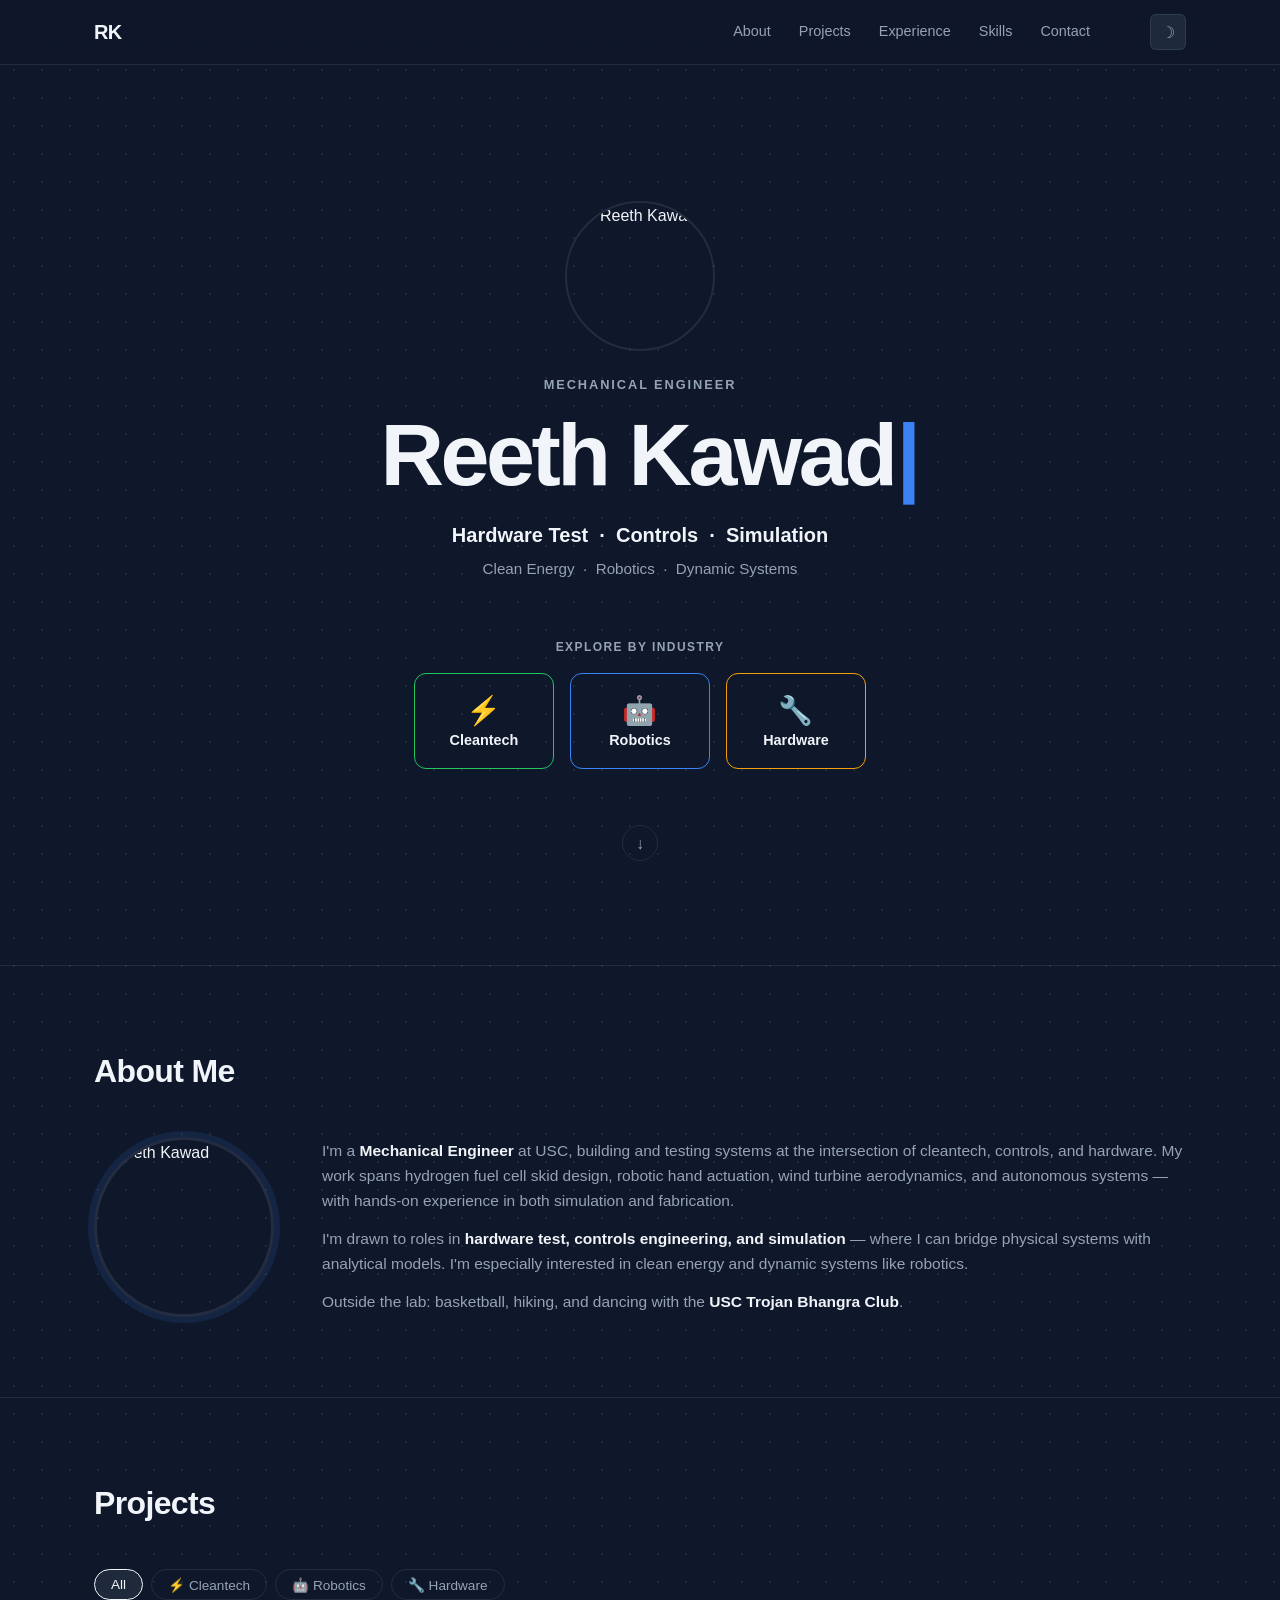
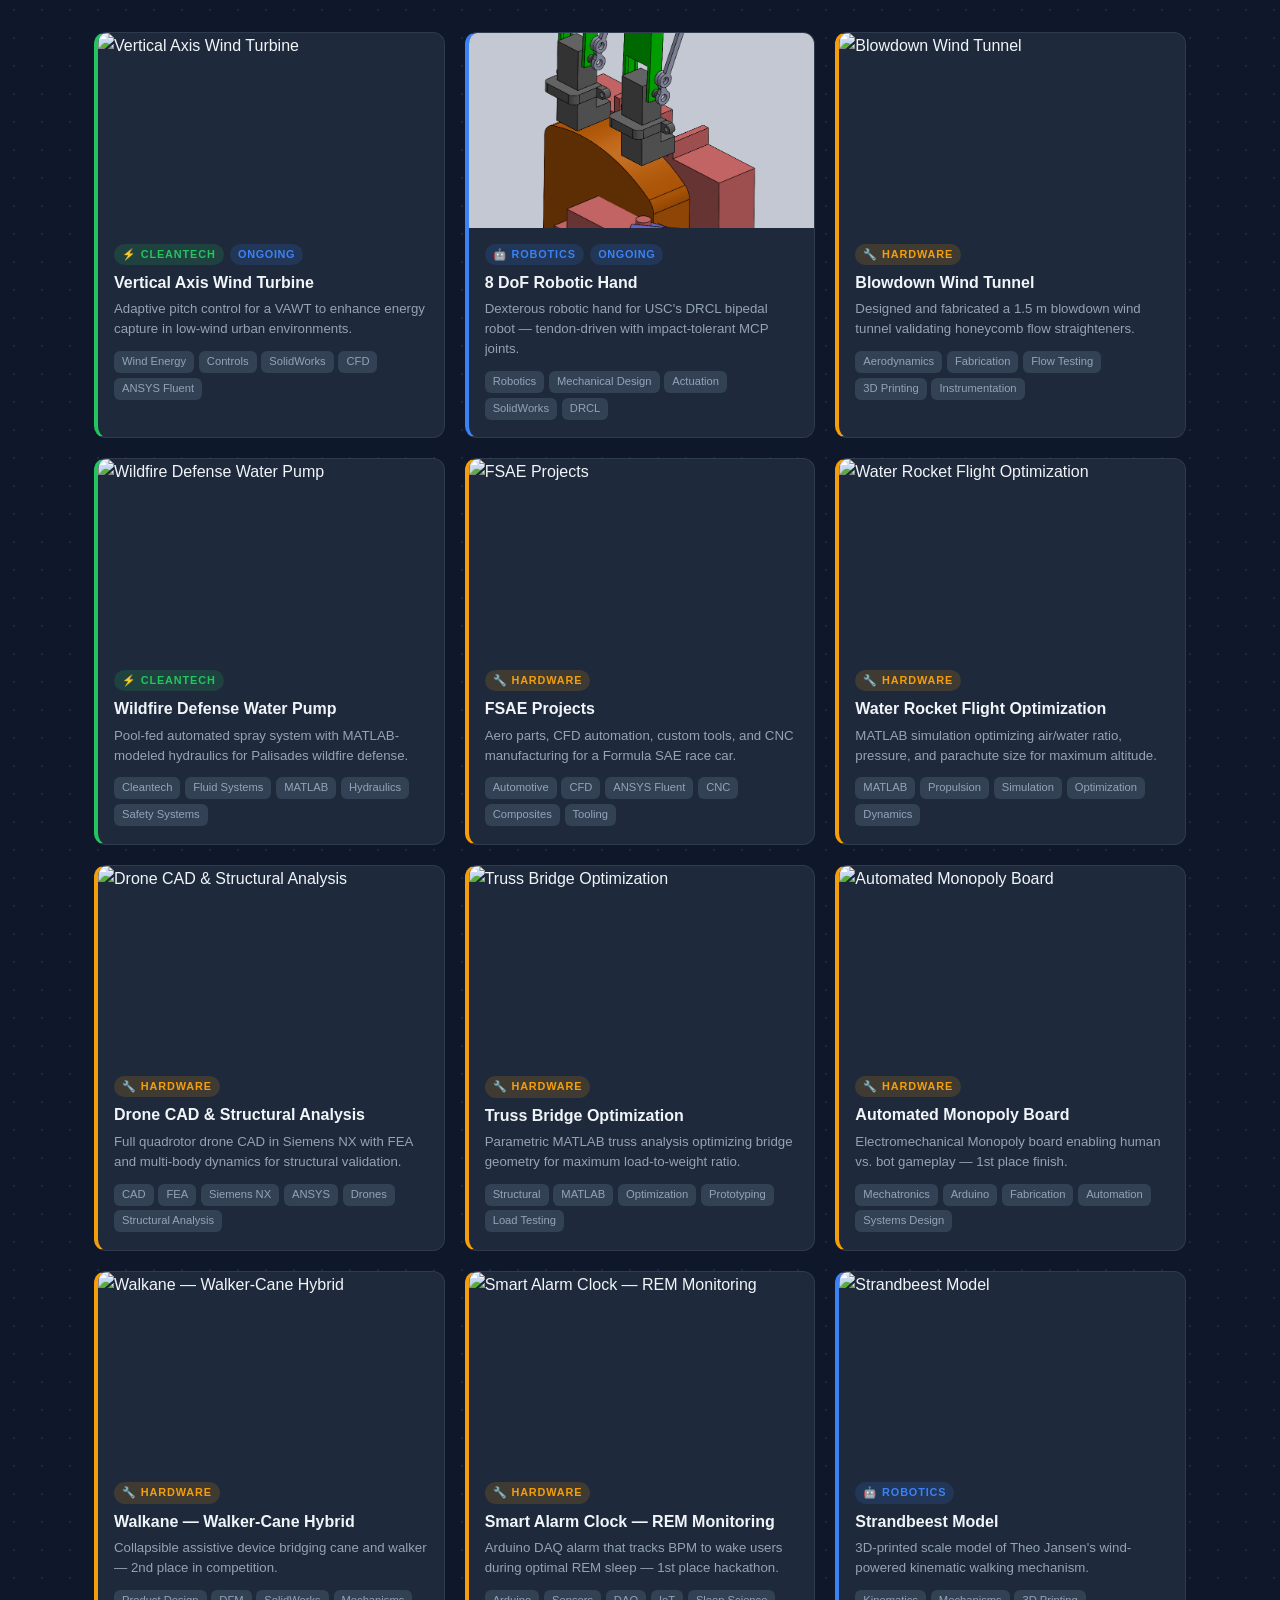
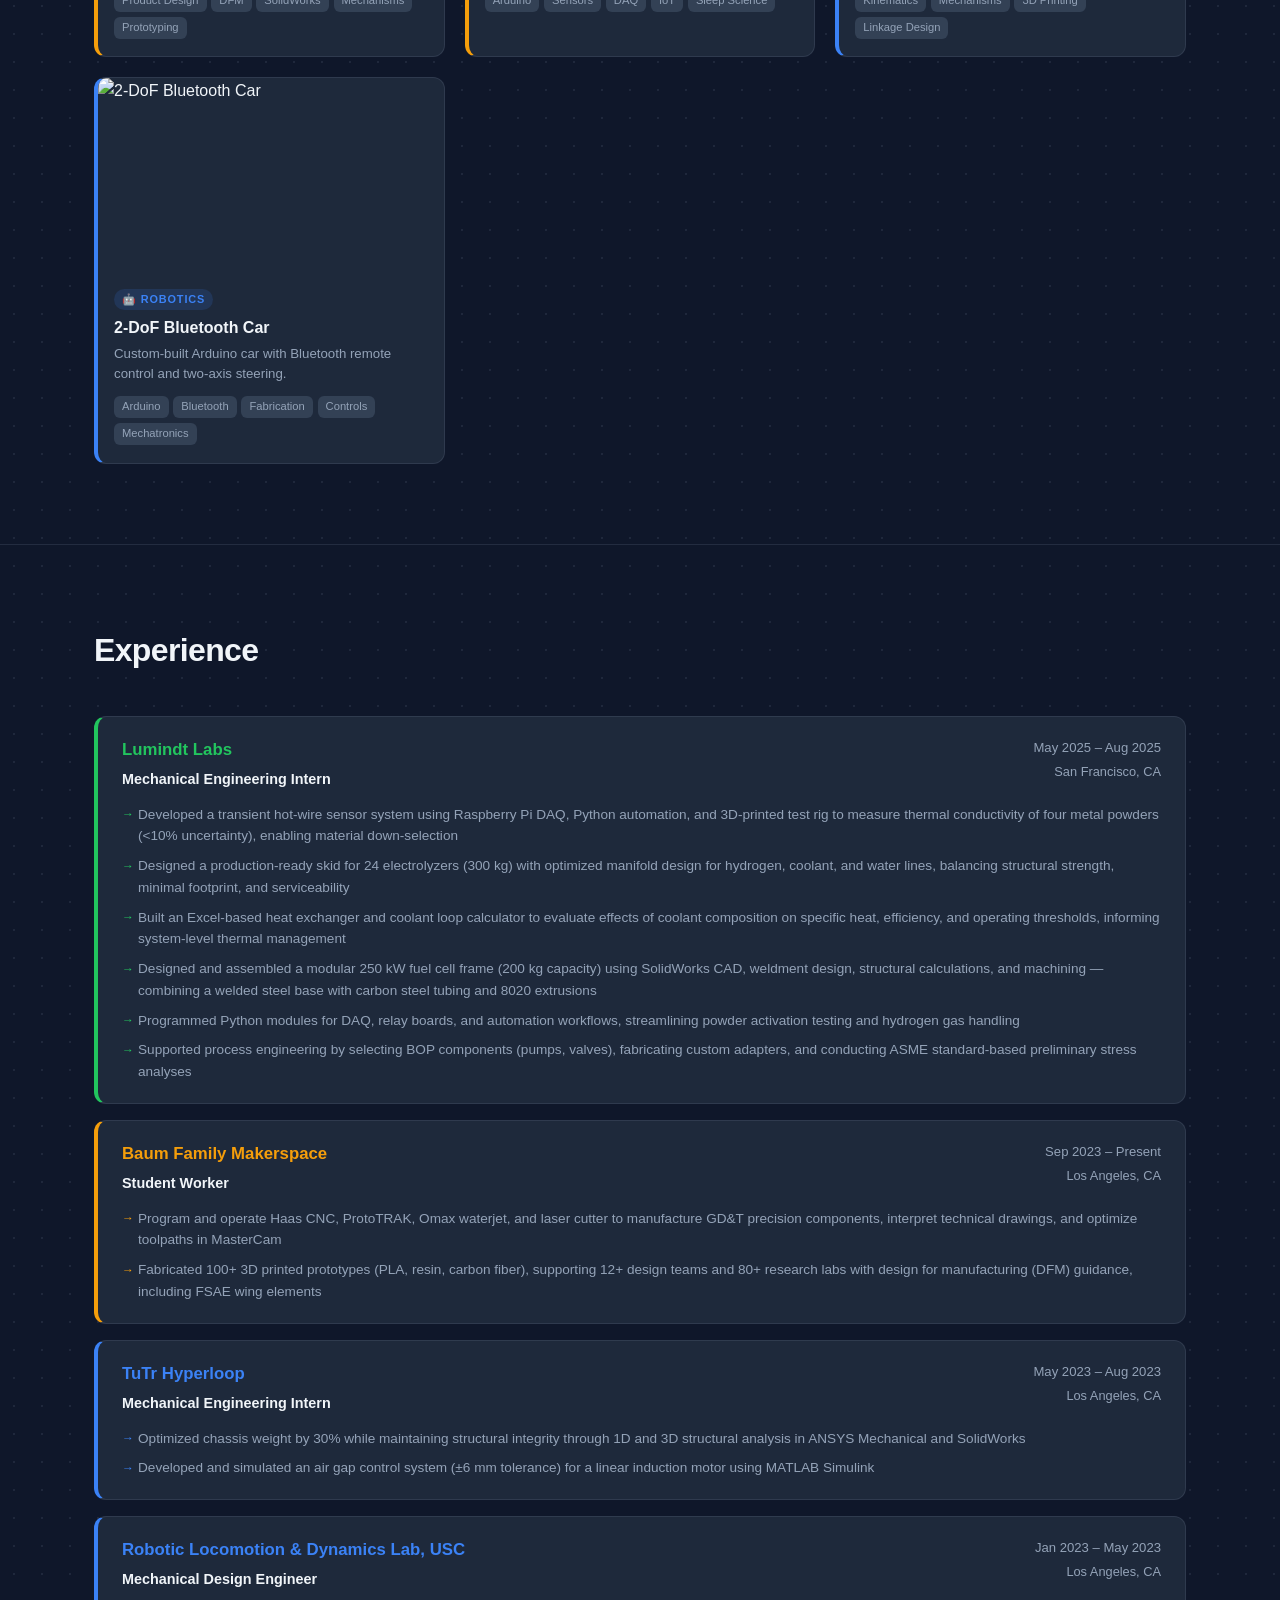
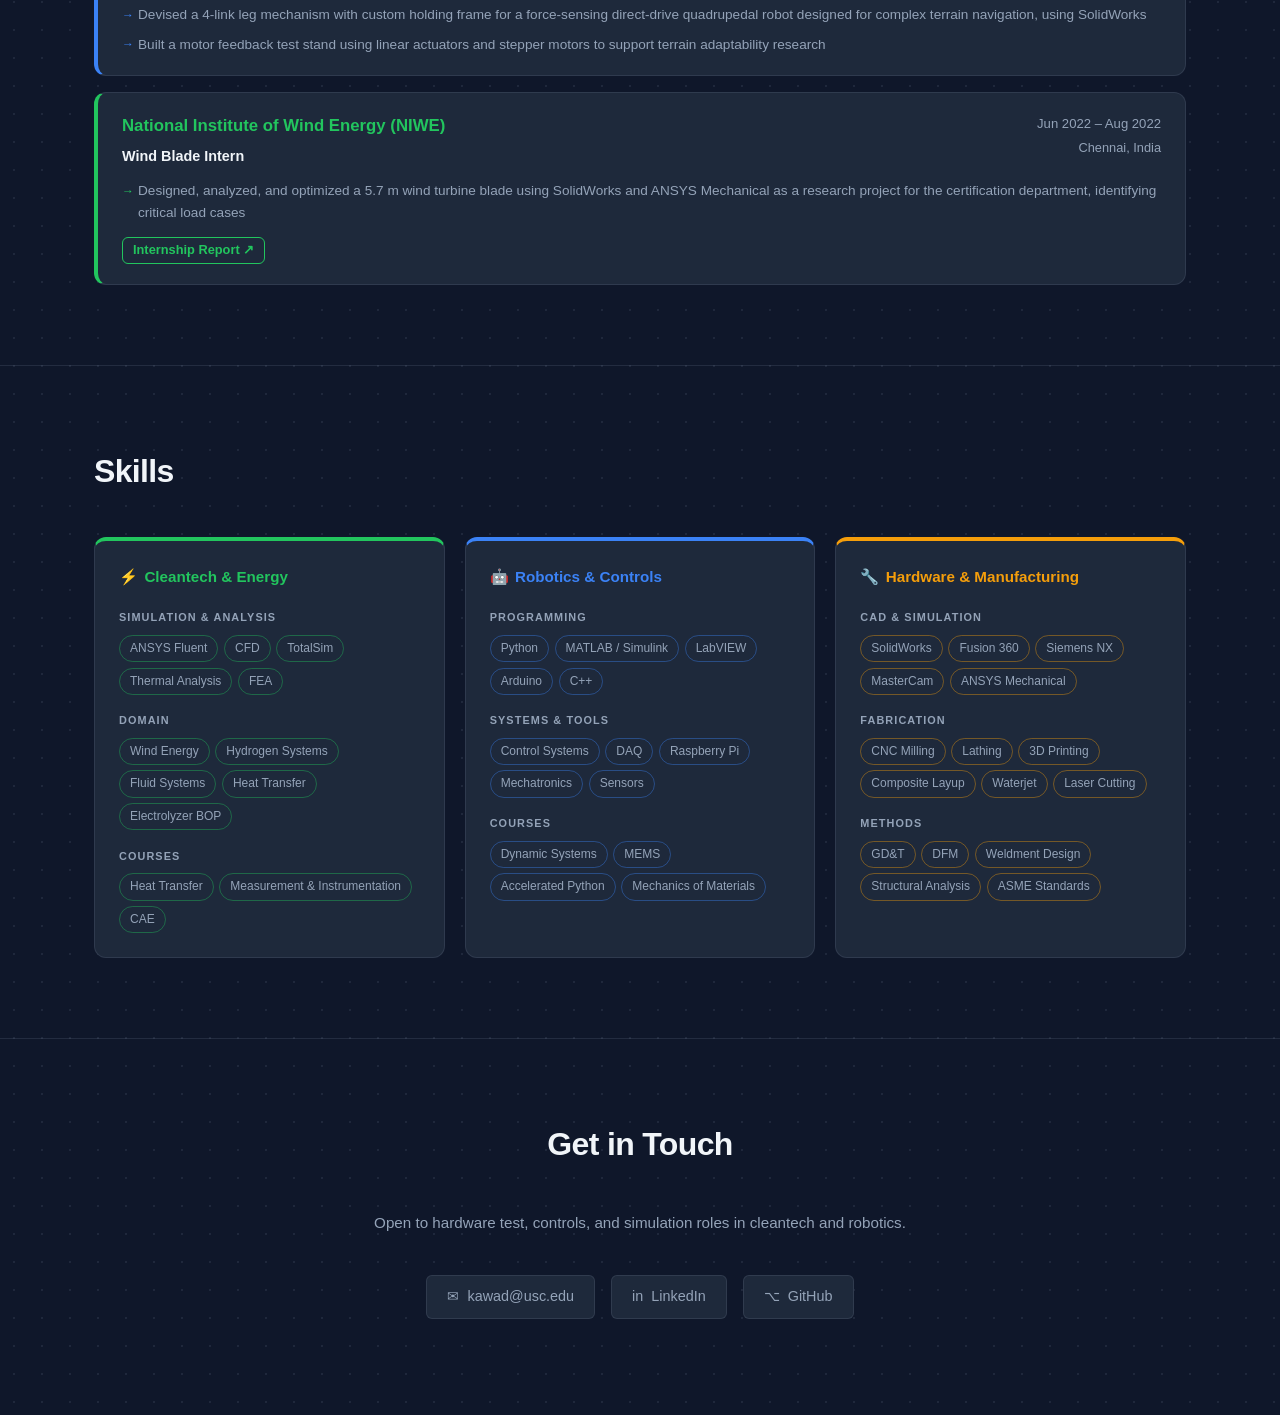
==== commit 78962e0f: "feat: add centered hero photo, remove zone counts" ====
--- a/index.html
+++ b/index.html
@@ -49,6 +49,7 @@
   ═══════════════════════════════════════════ -->
   <section id="hero" aria-label="Introduction">
     <div class="hero-inner">
+      <img src="assets/profile_picture.png" alt="Reeth Kawad" class="hero-photo" />
       <p class="hero-label">Mechanical Engineer</p>
       <h1 class="hero-name">
         <span id="typing-target"></span><span class="cursor" aria-hidden="true">|</span>
@@ -61,17 +62,14 @@
         <button class="zone-portal zone-cleantech" data-zone="cleantech" aria-pressed="false">
           <span class="zone-icon" aria-hidden="true">⚡</span>
           <span class="zone-name">Cleantech</span>
-          <span class="zone-count" id="count-cleantech">— projects</span>
         </button>
         <button class="zone-portal zone-robotics" data-zone="robotics" aria-pressed="false">
           <span class="zone-icon" aria-hidden="true">🤖</span>
           <span class="zone-name">Robotics</span>
-          <span class="zone-count" id="count-robotics">— projects</span>
         </button>
         <button class="zone-portal zone-hardware" data-zone="hardware" aria-pressed="false">
           <span class="zone-icon" aria-hidden="true">🔧</span>
           <span class="zone-name">Hardware</span>
-          <span class="zone-count" id="count-hardware">— projects</span>
         </button>
       </div>
 
--- a/style.css
+++ b/style.css
@@ -272,6 +272,16 @@
   font-size: 0.95rem;
   color: var(--text-muted);
   margin-bottom: 3.5rem;
+}
+
+.hero-photo {
+  width: 150px;
+  height: 150px;
+  border-radius: 50%;
+  object-fit: cover;
+  border: 2px solid var(--border);
+  margin-bottom: 1.5rem;
+  flex-shrink: 0;
 }
 
 .hero-filter-label {
@@ -997,10 +1007,6 @@
     font-size: 1.25rem;
   }
 
-  .zone-count {
-    margin-left: auto;
-  }
-
   /* About */
   .about-layout {
     flex-direction: column;
